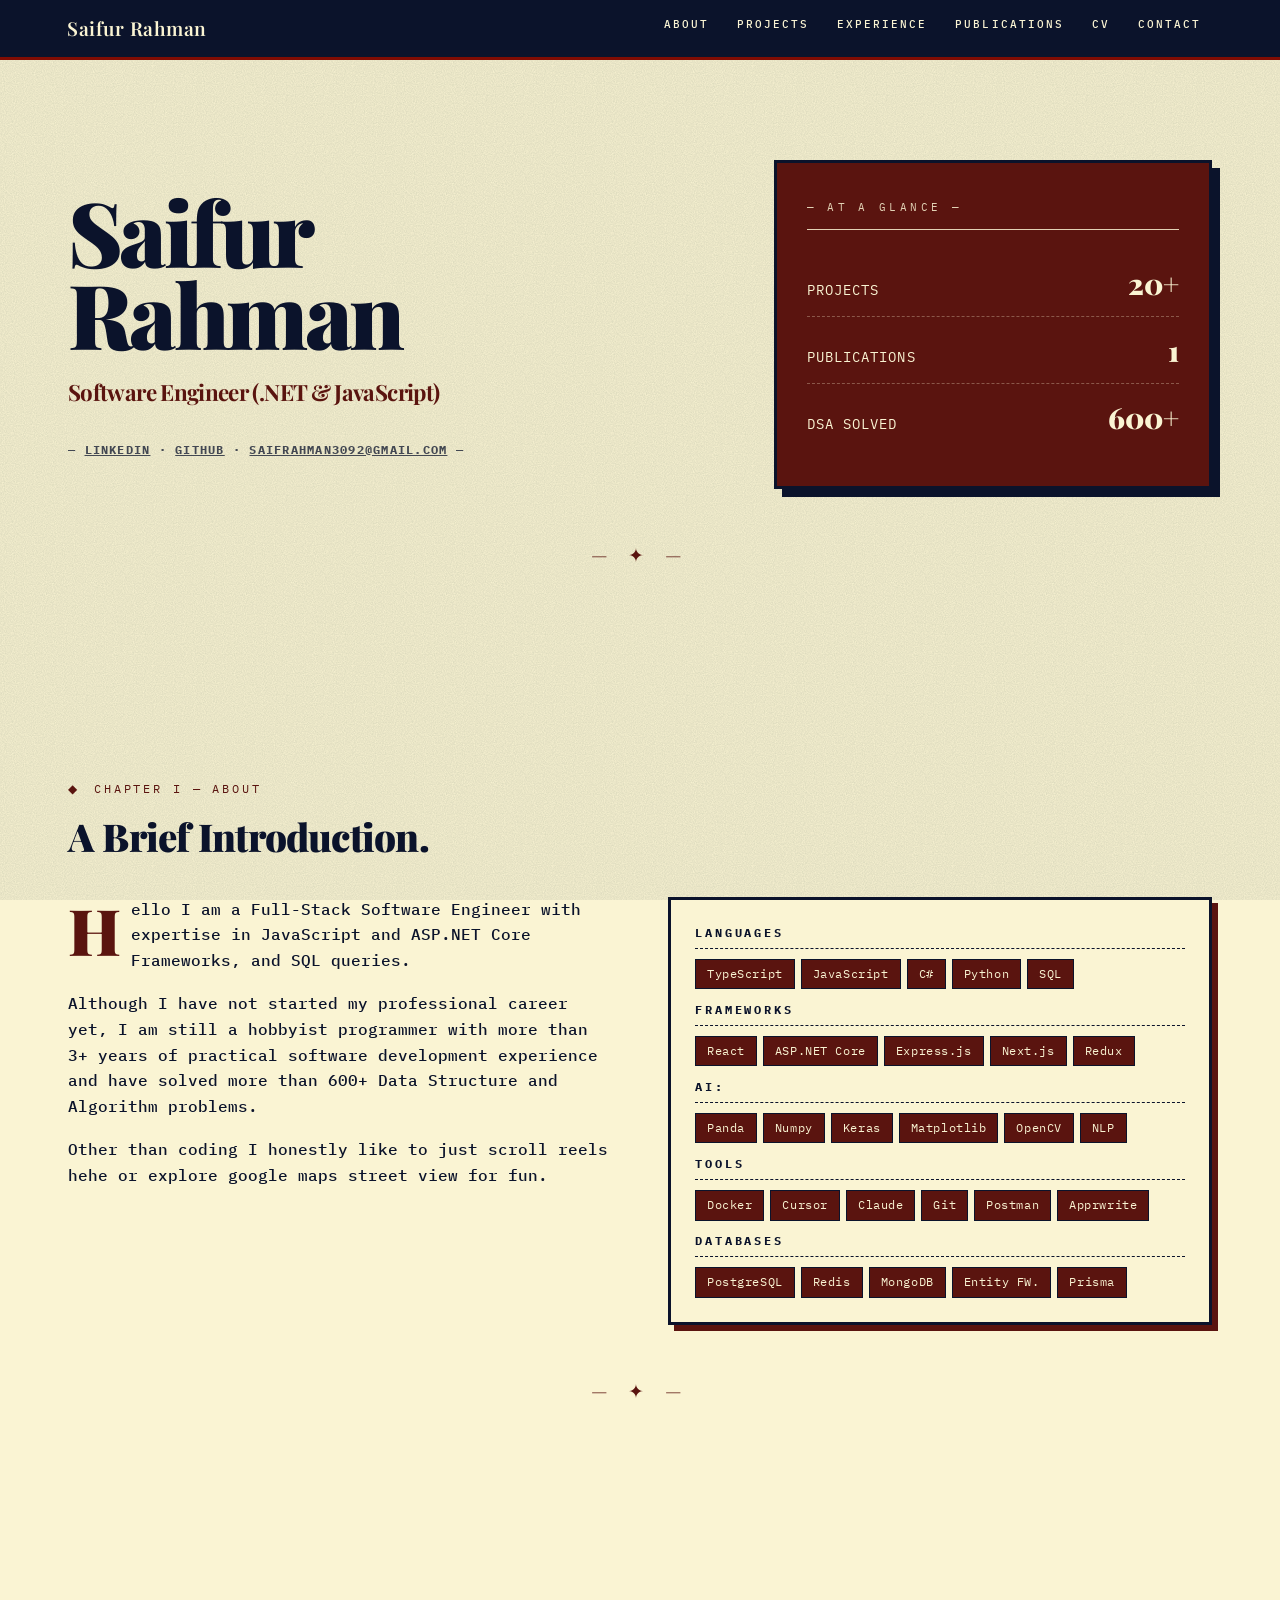
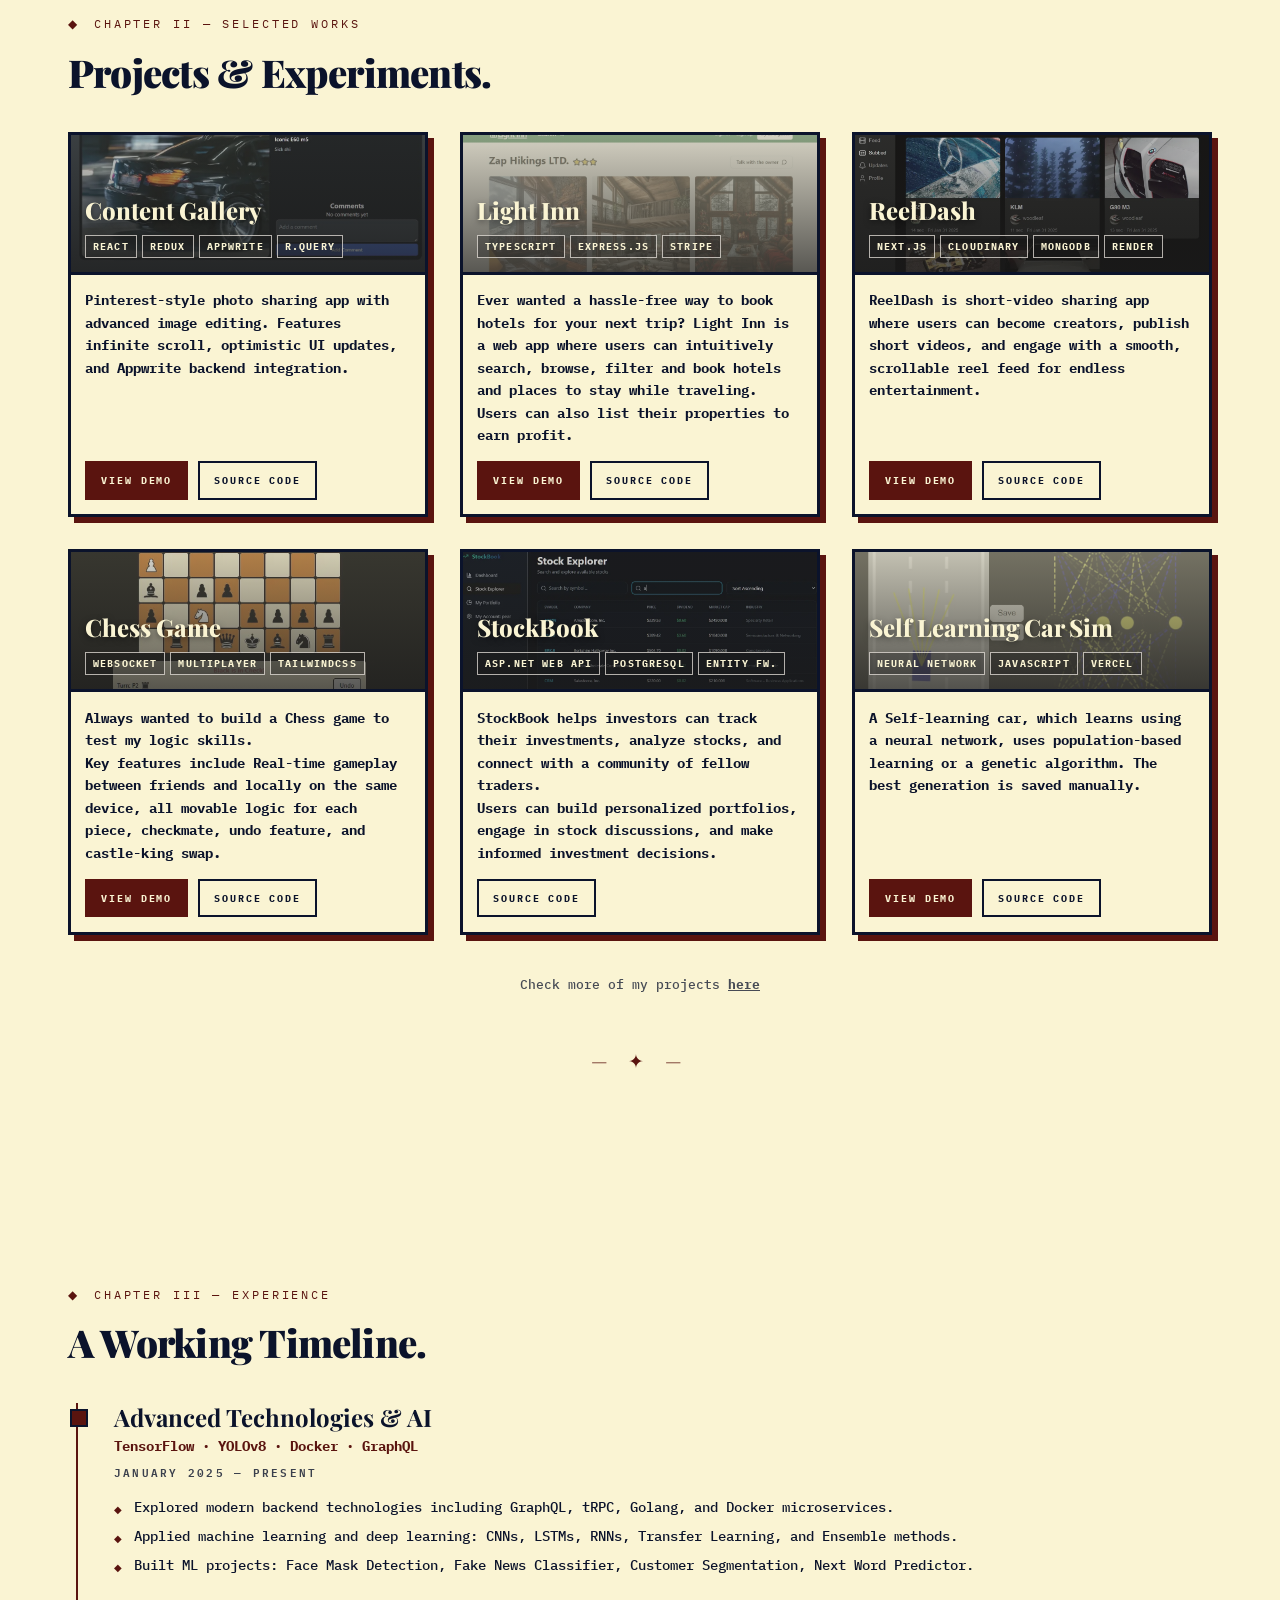
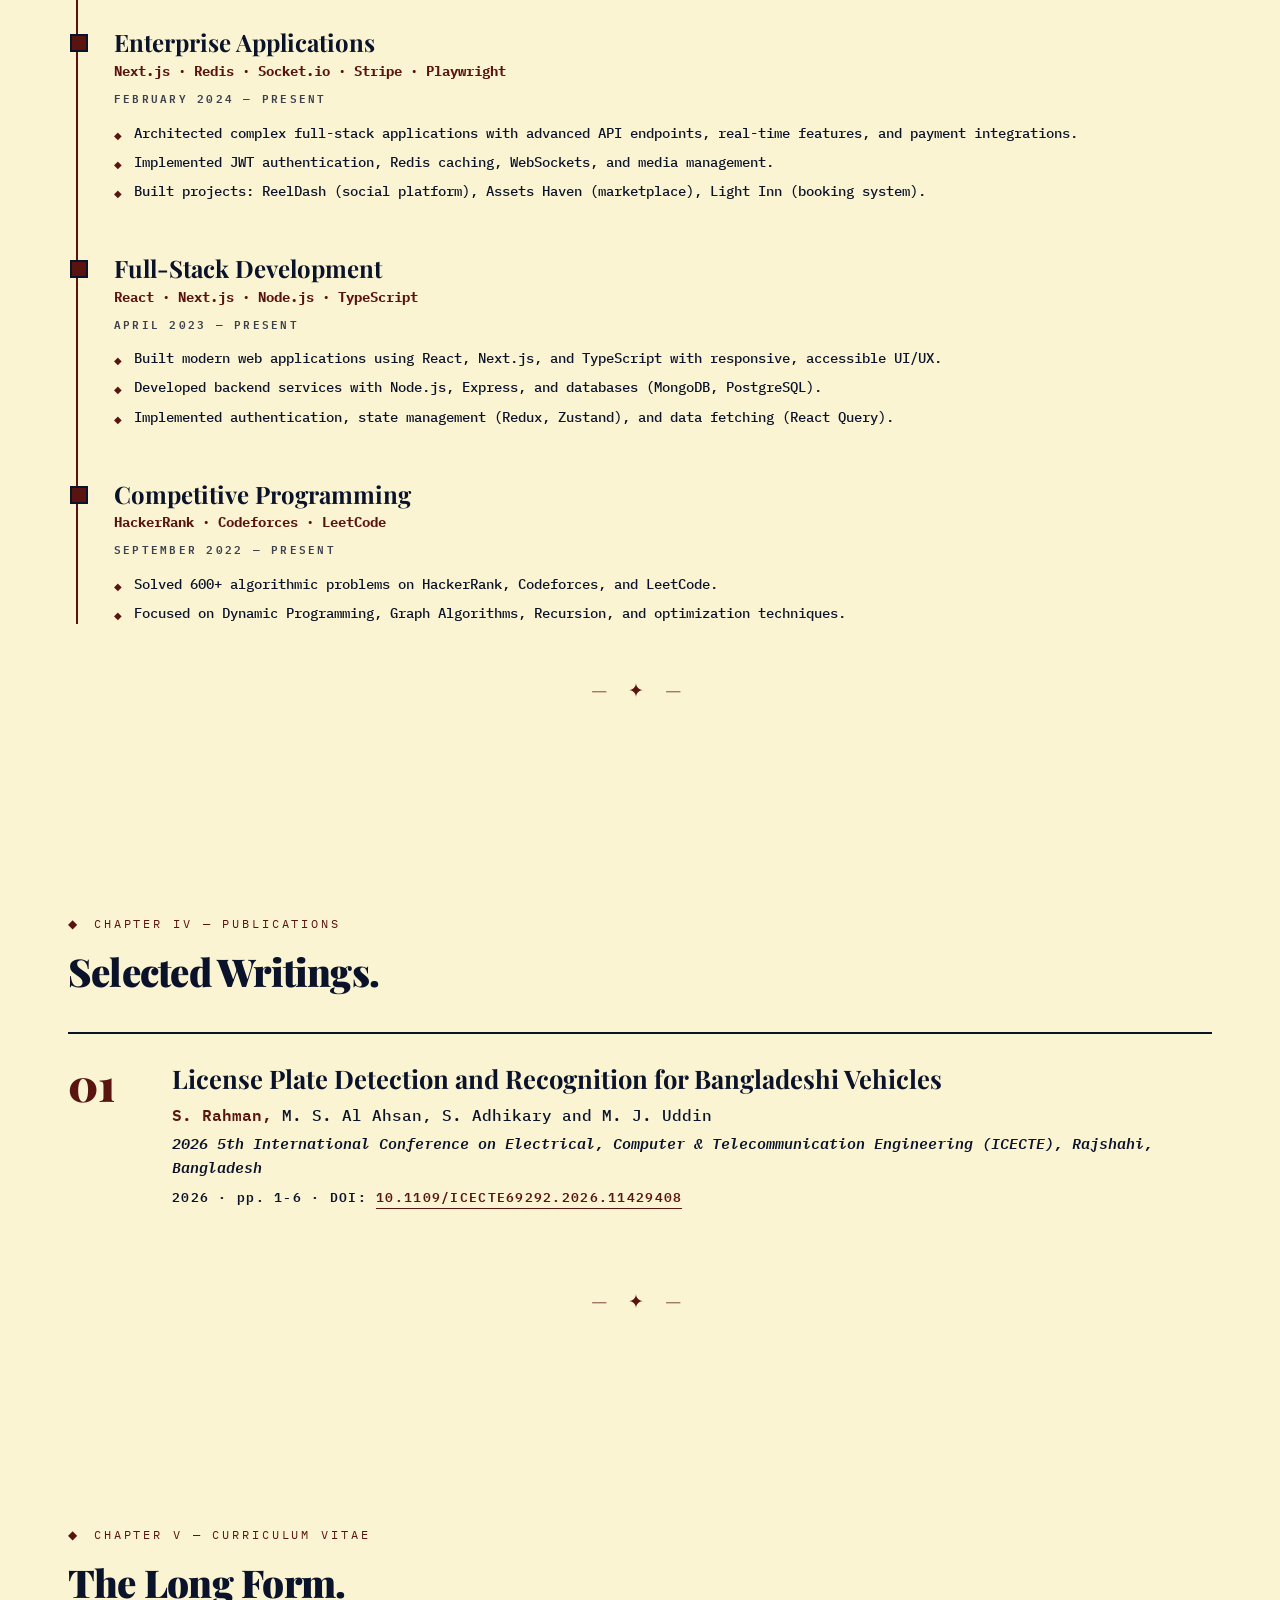
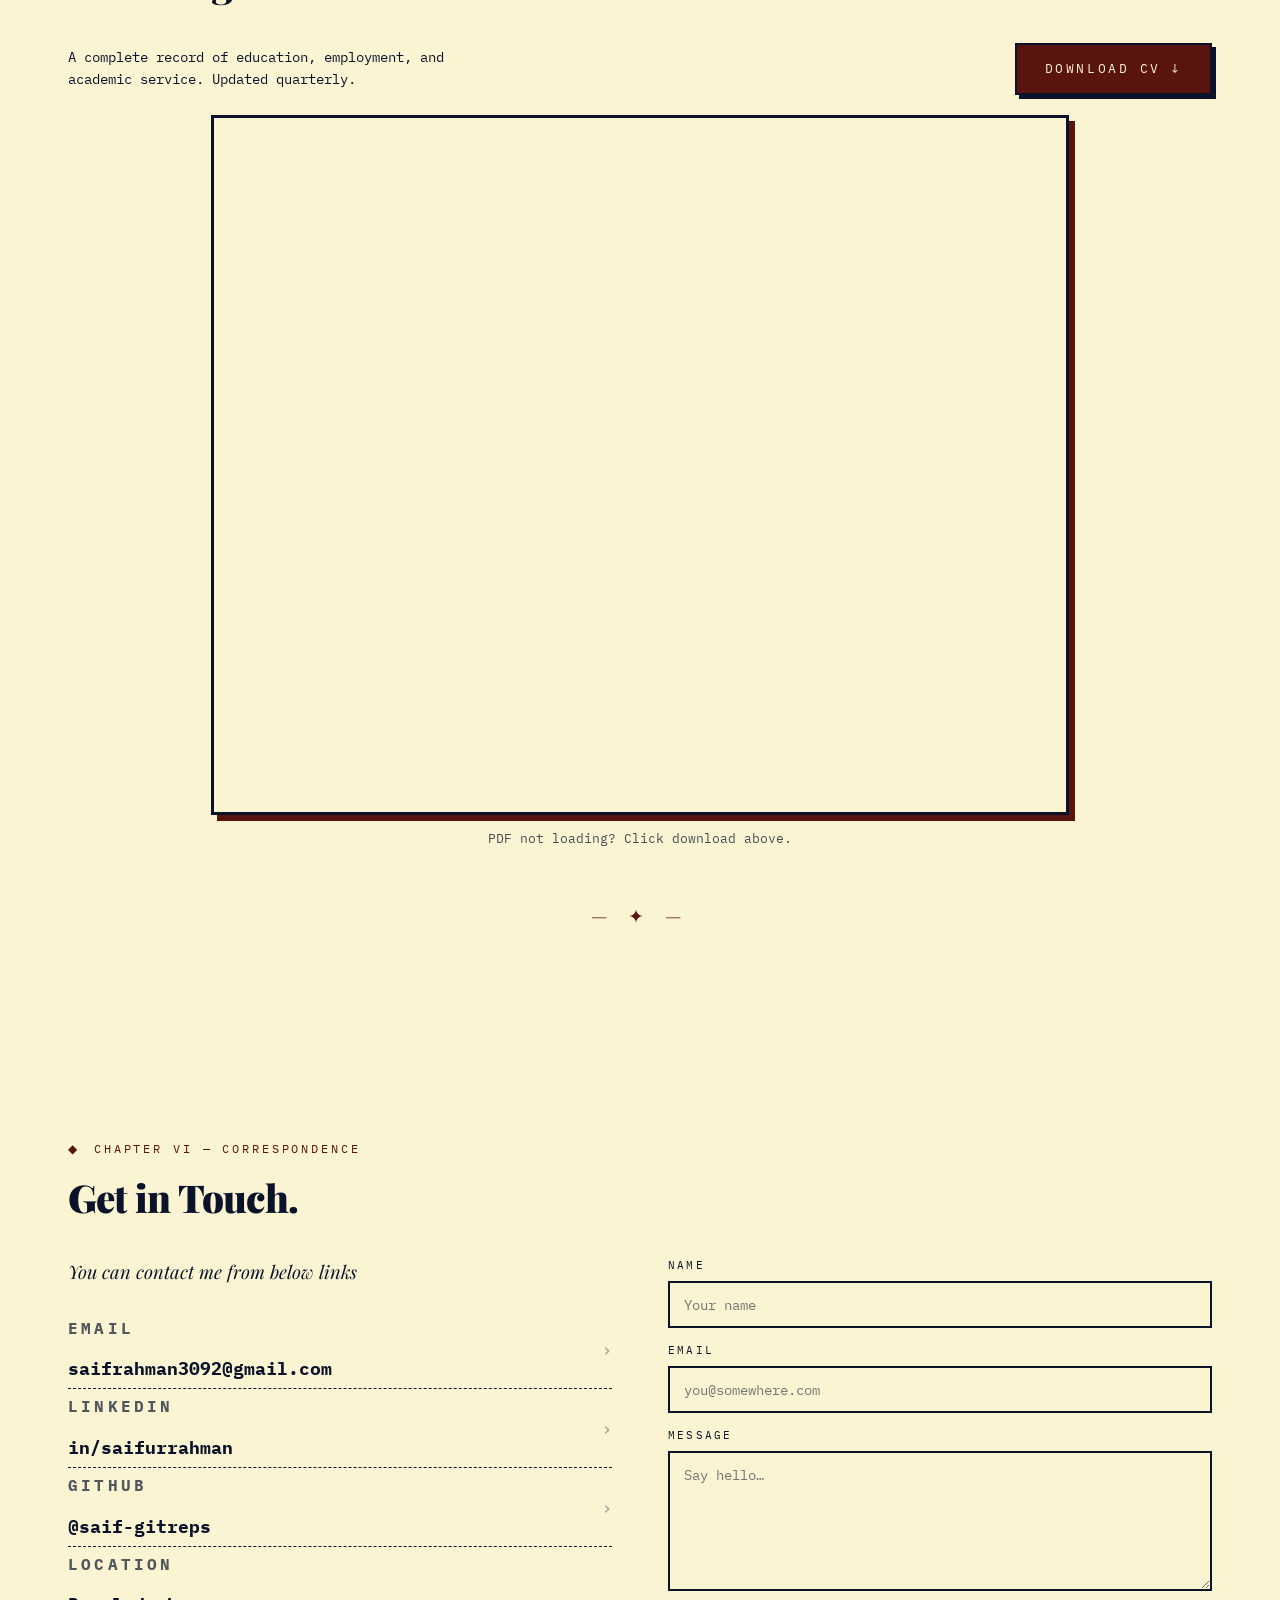
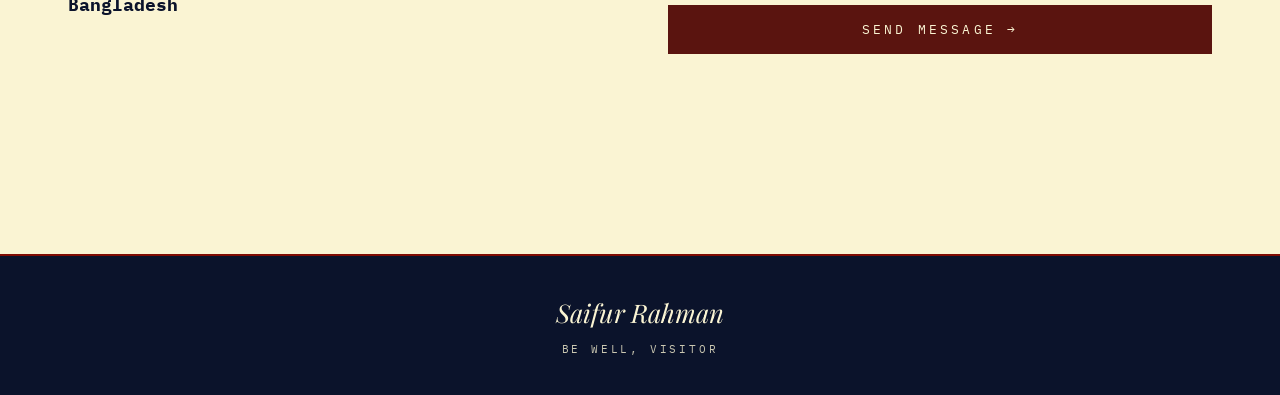
==== index.html @ 7e16777e "forgot to rename to index html lol" ====
<!doctype html>
<html lang="en">
   <head>
      <meta charset="UTF-8" />
      <meta name="viewport" content="width=device-width, initial-scale=1.0" />

      <title>Saifur Rahman</title>
      <meta
         name="description"
         content="Portfolio of Jonathan A. Doe — Full-Stack Developer & Research Engineer. Projects, experience, publications, and CV."
      />
      <link rel="preconnect" href="https://fonts.googleapis.com" />
      <link rel="preconnect" href="https://fonts.gstatic.com" crossorigin />
      <link
         href="https://fonts.googleapis.com/css2?family=Playfair+Display:ital,wght@0,400;0,700;0,900;1,400;1,700&family=IBM+Plex+Mono:wght@400;500;600;700&display=swap"
         rel="stylesheet"
      />
      <style>
         :root {
            --cream: #faf4d3;
            --ink: #0c1618;
            --teal: #004643;

            --cream: #faf4d3;
            --ink: #0b132b;
            --teal: #5a140f;

            --teal2: #800c03;

            --serif: "Playfair Display", Georgia, serif;
            --mono: "IBM Plex Mono", ui-monospace, monospace;
            --maxw: 1200px;
         }
         * {
            box-sizing: border-box;
            margin: 0;
            padding: 0;
         }
         html {
            scroll-behavior: smooth;
            scroll-padding-top: 80px;
         }
         body {
            background: var(--cream);
            color: var(--ink);
            font-family: var(--mono);
            font-size: 15px;
            line-height: 1.6;
            -webkit-font-smoothing: antialiased;
            position: relative;
            overflow-x: hidden;
         }
         /* Grain texture */
         body::before {
            content: "";
            position: fixed;
            inset: 0;
            pointer-events: none;
            z-index: 1;
            opacity: 0.35;
            background-image: url("data:image/svg+xml;utf8,<svg xmlns='http://www.w3.org/2000/svg' width='200' height='200'><filter id='n'><feTurbulence type='fractalNoise' baseFrequency='0.9' numOctaves='2' stitchTiles='stitch'/><feColorMatrix values='0 0 0 0 0.047 0 0 0 0 0.086 0 0 0 0 0.094 0 0 0 0.5 0'/></filter><rect width='100%' height='100%' filter='url(%23n)'/></svg>");
            mix-blend-mode: multiply;
         }
         a {
            color: inherit;
            text-decoration: none;
         }
         img {
            max-width: 100%;
            display: block;
         }

         /* ---------- NAV ---------- */
         .nav-wrap {
            position: fixed;
            top: 0;
            left: 0;
            right: 0;
            z-index: 100;
            display: flex;
            justify-content: center;
            pointer-events: none;
            border-bottom: 3px solid var(--teal2);
            background: var(--ink);
         }
         .nav {
            pointer-events: auto;
            width: 100%;
            max-width: var(--maxw);
            color: var(--cream);
            padding: 0.5rem 1.7rem;
            display: flex;
            align-items: center;
            justify-content: space-between;
            gap: 24px;
         }
         .logo {
            font-family: var(--serif);
            font-weight: 600;
            font-size: 1.2rem;
            color: var(--cream);
            letter-spacing: 0.5px;
         }
         .logo:hover {
            opacity: 0.85;
         }
         .nav-links {
            display: flex;
            gap: 4px;
            list-style: none;
         }
         .nav-links a {
            position: relative;
            display: inline-block;
            padding: 8px 12px;
            font-family: var(--mono);
            font-size: 0.7rem;
            font-weight: 500;
            letter-spacing: 0.18em;
            text-transform: uppercase;
            color: var(--cream);
            overflow: hidden;
            z-index: 1;
         }
         .nav-links a::before {
            content: "";
            position: absolute;
            inset: 0;
            background: var(--teal);
            width: 0;
            transition: width 0.28s ease;
            z-index: -1;
         }
         .nav-links a:hover::before,
         .nav-links a.active::before {
            width: 100%;
         }
         .nav-links a.active {
            color: var(--cream);
         }
         .hamburger {
            display: none;
            background: none;
            border: none;
            cursor: pointer;
            width: 36px;
            height: 36px;
            flex-direction: column;
            justify-content: center;
            align-items: center;
            gap: 5px;
            padding: 0;
         }
         .hamburger span {
            display: block;
            width: 22px;
            height: 2px;
            background: var(--cream);
            transition:
               transform 0.25s,
               opacity 0.25s;
         }
         .hamburger.open span:nth-child(1) {
            transform: translateY(7px) rotate(45deg);
         }
         .hamburger.open span:nth-child(2) {
            opacity: 0;
         }
         .hamburger.open span:nth-child(3) {
            transform: translateY(-7px) rotate(-45deg);
         }

         /* ---------- LAYOUT ---------- */
         main {
            position: relative;
            z-index: 2;
            max-width: var(--maxw);
            margin: 0 auto;
            padding: 120px 28px 60px;
         }
         section {
            padding: 80px 0;
            opacity: 0;
            transform: translateY(24px);
            transition:
               opacity 0.8s ease,
               transform 0.8s ease;
         }
         section.visible {
            opacity: 1;
            transform: none;
         }
         .section-label {
            font-family: var(--mono);
            font-size: 0.72rem;
            letter-spacing: 0.25em;
            text-transform: uppercase;
            color: var(--teal);
            margin-bottom: 18px;
            display: flex;
            align-items: center;
            gap: 14px;
         }
         .section-label::before {
            content: "◆";
            color: var(--teal);
         }
         .section-title {
            font-family: var(--serif);
            font-weight: 900;
            font-size: clamp(1.5rem, 3vw, 2.5rem);
            line-height: 1.05;
            margin-bottom: 40px;
            letter-spacing: -0.02em;
         }

         /* Diamond divider */
         .divider {
            text-align: center;
            color: var(--teal);
            letter-spacing: 0.5em;
            font-size: 0.9rem;
            margin: 20px 0 0;
            user-select: none;
            overflow: hidden;
            white-space: nowrap;
         }
         .ornament {
            text-align: center;
            font-family: var(--serif);
            color: var(--teal);
            font-size: 1.2rem;
            letter-spacing: 0.4em;
            margin: 50px 0;
         }

         /* ---------- HERO ---------- */
         #home {
            padding-top: 40px;
         }
         .hero {
            display: grid;
            grid-template-columns: 6fr 4fr;
            gap: 48px;
            align-items: center;
         }
         .hero-label {
            font-family: var(--mono);
            font-size: 0.78rem;
            letter-spacing: 0.3em;
            font-weight: 700;
            text-transform: uppercase;
            color: var(--ink);
            margin-bottom: 24px;
            display: flex;
            align-items: center;
            gap: 12px;
         }
         .hero-label::before {
            content: "";
            display: inline-block;
            width: 48px;
            height: 2px;
            background: var(--ink);
         }
         .hero-name {
            font-family: var(--serif);
            font-weight: 900;
            font-size: clamp(2.5rem, 7vw, 6rem);
            line-height: 0.92;
            letter-spacing: -0.04em;

            margin-bottom: 24px;
         }
         .hero-role {
            font-family: var(--serif);

            letter-spacing: -0.04rem;
            font-weight: 700;
            font-size: clamp(1rem, 2vw, 1.4rem);
            color: var(--teal);
            line-height: 1.3;
            max-width: 520px;
         }
         .hero-tag {
            margin-top: 32px;
            font-family: var(--mono);
            font-size: 0.78rem;
            font-weight: 800;
            letter-spacing: 0.1em;
            text-transform: uppercase;
            color: var(--ink);
            opacity: 0.75;
         }
         .hero-tag-links,
         .hero-tag-span {
            text-decoration: underline;
         }
         .stats-box {
            background: var(--teal);
            color: var(--cream);
            padding: 36px 30px;
            border: 3px solid var(--ink);
            box-shadow: 8px 8px 0 var(--ink);
            font-family: var(--mono);
            position: relative;
         }
         .stats-box .stats-head {
            font-family: var(--mono);
            font-size: 0.7rem;
            letter-spacing: 0.3em;
            text-transform: uppercase;
            margin-bottom: 20px;
            opacity: 0.85;
            border-bottom: 1px solid var(--cream);
            padding-bottom: 12px;
         }
         .stat {
            display: flex;
            justify-content: space-between;
            align-items: baseline;
            padding: 10px 0;
            border-bottom: 1px dashed rgba(250, 244, 211, 0.3);
            font-size: 0.85rem;
            letter-spacing: 0.08em;
            text-transform: uppercase;
         }
         .stat:last-child {
            border-bottom: none;
         }
         .stat .num {
            font-family: var(--serif);
            font-weight: 900;
            font-size: 1.8rem;
            letter-spacing: 0;
         }
         .diamond-rule {
            margin-top: 80px;
            color: var(--teal);
            letter-spacing: 0.6em;
            font-size: 0.85rem;
            text-align: center;
            overflow: hidden;
            white-space: nowrap;
         }

         /* ---------- ABOUT ---------- */
         .about-grid {
            display: grid;
            grid-template-columns: 1fr 1fr;
            gap: 56px;
            align-items: start;
         }
         .bio p {
            margin-bottom: 18px;
            font-size: 1rem;
            font-weight: 500;
         }
         .bio p:first-of-type::first-letter {
            font-family: var(--serif);
            font-size: 4rem;
            font-weight: 900;
            float: left;
            line-height: 0.85;
            margin: 6px 10px 0 0;
            color: var(--teal);
         }
         .skills-box {
            border: 3px solid var(--ink);
            background: var(--cream);
            padding: 1.5rem;
            box-shadow: 6px 6px 0 var(--teal);
         }
         .skill-group {
            margin-bottom: 0.7rem;
         }
         .skill-group:last-child {
            margin-bottom: 0;
         }
         .skill-group h4 {
            font-family: var(--mono);
            font-size: 0.72rem;
            letter-spacing: 0.25em;
            text-transform: uppercase;
            margin-bottom: 10px;
            color: var(--ink);
            border-bottom: 1px dashed var(--ink);
            padding-bottom: 6px;
         }
         .tags {
            display: flex;
            flex-wrap: wrap;
            gap: 6px;
         }
         .tag {
            background: var(--teal);
            color: var(--cream);
            padding: 5px 11px;
            font-family: var(--mono);
            font-size: 0.72rem;
            letter-spacing: 0.05em;
            border: 1px solid var(--ink);
         }

         /* ---------- PROJECTS ---------- */
         .projects-grid {
            display: grid;
            grid-template-columns: repeat(auto-fit, minmax(300px, 1fr));
            gap: 32px;
         }

         .card {
            background: var(--cream);
            border: 3px solid var(--ink);
            box-shadow: 6px 6px 0 var(--teal);
            transition:
               transform 0.24s ease,
               box-shadow 0.24s ease;
            display: flex;
            flex-direction: column;
            overflow: hidden;
         }

         .card:hover {
            transform: translate(-4px, -4px);
            box-shadow: 10px 10px 0 var(--teal);
         }

         /* --- Image header --- */
         .card-header {
            position: relative;
            height: 140px;
            border-bottom: 3px solid var(--ink);
            overflow: hidden;
         }

         .card-header-img {
            position: absolute;
            inset: 0;
            width: 100%;
            height: 100%;
            object-fit: cover;
            opacity: 0.65;
            filter: grayscale(30%);
         }

         #card-1 {
            opacity: 0.85;
         }

         #card-2 {
            opacity: 0.45;
         }
         #card-3 {
            opacity: 0.95;
         }
         #card-4 {
            opacity: 0.75;
         }
         #card-5 {
            opacity: 0.95;
         }
         #card-6 {
            opacity: 0.45;
         }

         .card-header-overlay {
            position: absolute;
            inset: 0;
            background: linear-gradient(
               to bottom,
               rgba(26, 26, 26, 0.18) 0%,
               rgba(26, 26, 26, 0.72) 100%
            );
         }

         .card-header-content {
            position: absolute;
            inset: 0;
            padding: 14px;
            display: flex;
            flex-direction: column;
            justify-content: flex-end;
         }

         .card-header h3 {
            font-family: var(--serif);
            font-weight: 800;
            font-size: 1.5rem;
            margin-bottom: 10px;
            line-height: 1.15;
            color: var(--cream);
            text-shadow: 0 2px 6px rgba(0, 0, 0, 0.5);
         }

         /* --- Stack badges (inside header) --- */
         .card .stack {
            display: flex;
            flex-wrap: wrap;
            gap: 5px;
         }

         .card .stack span {
            font-family: var(--mono);
            font-size: 0.6rem;
            font-weight: 700;
            letter-spacing: 0.12em;
            padding: 3px 7px;
            text-transform: uppercase;
            color: var(--cream);
            border: 1px solid rgba(245, 240, 232, 0.7);
            background: rgba(26, 26, 26, 0.35);
         }

         /* --- Body --- */
         .card p {
            font-size: 0.88rem;
            padding: 0.9rem 0.9rem 0;
            flex-grow: 1;
            font-weight: 700;
         }

         .card-actions {
            display: flex;
            gap: 10px;
            padding: 0.9rem;
         }

         /* --- Buttons (unchanged) --- */
         .btn {
            display: inline-block;
            font-family: var(--mono);
            font-size: 0.65rem;
            letter-spacing: 0.18em;
            font-weight: 800;
            text-transform: uppercase;
            padding: 9px 14px;
            border: 2px solid var(--ink);
            background: var(--cream);
            color: var(--ink);
            cursor: pointer;
            transition:
               background 0.2s,
               color 0.2s;
            text-align: center;
         }

         .btn:hover {
            background: var(--teal);
            color: var(--cream);
            border-color: var(--teal);
         }

         .btn-primary {
            background: var(--teal);
            color: var(--cream);
            border-color: var(--teal);
         }

         .btn-primary:hover {
            background: var(--ink);
            border-color: var(--ink);
            color: var(--cream);
         }

         .pjt-git-link {
            font-family: var(--mono);
            font-size: 0.8rem;
            margin-top: 2.5rem;
            font-weight: 500;
            text-align: center;
            opacity: 0.75;
         }
         .pjt-git-link a {
            font-weight: 700;
            text-decoration: underline;
         }

         /* ---------- EXPERIENCE ---------- */
         .timeline {
            border-left: 2px solid var(--teal);
            padding-left: 36px;
            margin-left: 8px;
            position: relative;
         }
         .tl-item {
            position: relative;
            padding-bottom: 46px;
         }
         .tl-item:last-child {
            padding-bottom: 0;
         }
         .tl-item::before {
            content: "";
            position: absolute;
            left: -44px;
            top: 6px;
            width: 14px;
            height: 14px;
            background: var(--teal);
            border: 2px solid var(--ink);
         }
         .tl-company {
            font-family: var(--serif);
            font-weight: 700;
            font-size: 1.5rem;
            line-height: 1.2;
         }
         .tl-role {
            font-family: var(--mono);
            font-size: 0.85rem;
            color: var(--teal);
            font-weight: 700;
            margin-top: 4px;
         }
         .tl-date {
            font-family: var(--mono);
            font-size: 0.7rem;
            letter-spacing: 0.2em;
            font-weight: 600;
            text-transform: uppercase;
            margin: 6px 0 14px;
            opacity: 0.8;
         }
         .tl-item ul {
            list-style: none;
            padding: 0;
         }
         .tl-item li {
            padding-left: 20px;
            position: relative;
            margin-bottom: 6px;
            font-size: 0.9rem;
            font-weight: 500;
         }
         .tl-item li::before {
            content: "◆";
            position: absolute;
            left: 0;
            color: var(--teal);
            font-size: 0.6rem;
            top: 7px;
         }

         /* ---------- PUBLICATIONS ---------- */
         .pub {
            display: grid;
            grid-template-columns: 80px 1fr;
            gap: 24px;
            border-top: 2px solid var(--ink);
            padding: 28px 0;
         }
         .pub:last-child {
            border-bottom: 2px solid var(--ink);
         }
         .pub-num {
            font-family: var(--serif);
            font-weight: 900;
            font-size: 2.8rem;
            color: var(--teal);
            line-height: 1;
         }
         .pub-title {
            font-family: var(--serif);
            font-weight: 700;
            font-size: 1.6rem;
            margin-bottom: 8px;
            line-height: 1.25;
         }
         .pub-authors {
            font-family: var(--mono);
            font-size: 1rem;
            font-weight: 500;
            margin-bottom: 4px;
         }
         .pub-main-author {
            font-family: var(--mono);
            color: var(--teal);
            font-weight: 600;
         }
         .pub-venue {
            font-family: var(--mono);
            font-size: 0.95rem;
            font-weight: 600;
            font-style: italic;
            letter-spacing: 0rem;
            margin-bottom: 6px;
         }
         .pub-meta {
            font-family: var(--mono);
            font-size: 0.8rem;
            letter-spacing: 0.1em;
            font-weight: 600;
         }
         .pub-meta a {
            color: var(--teal);
            border-bottom: 1px solid var(--teal);
         }

         /* ---------- CV ---------- */
         .cv-actions {
            display: flex;
            justify-content: space-between;
            align-items: center;
            margin-bottom: 20px;
            width: 100%;
            flex-wrap: wrap;
            gap: 14px;
         }
         .btn-download {
            background: var(--teal);
            color: var(--cream);
            border: 2px solid var(--ink);
            padding: 14px 28px;
            font-family: var(--mono);
            font-size: 0.8rem;
            letter-spacing: 0.2em;
            text-transform: uppercase;
            box-shadow: 4px 4px 0 var(--ink);
            cursor: pointer;
            transition:
               transform 0.2s,
               box-shadow 0.2s;
         }
         .btn-download:hover {
            transform: translate(-2px, -2px);
            box-shadow: 6px 6px 0 var(--ink);
         }
         .cv-frame-container {
            width: 100%;
            display: flex;
            justify-content: center;
            align-items: center;
         }
         .cv-frame {
            width: 75%;
            height: 700px;
            border: 3px solid var(--ink);
            background: var(--cream);
            box-shadow: 6px 6px 0 var(--teal);
         }
         .cv-note {
            font-family: var(--mono);
            font-size: 0.8rem;
            margin-top: 14px;
            text-align: center;
            opacity: 0.75;
         }

         /* ---------- CONTACT ---------- */
         .contact-grid {
            display: grid;
            grid-template-columns: 1fr 1fr;
            gap: 56px;
         }
         .contact-info p {
            margin-bottom: 14px;
            font-size: 0.95rem;
         }
         .contact-info .ci-line {
            display: flex;
            align-items: center;
            font-weight: bold;
            gap: 10px;
            padding: 14px 0;
            border-bottom: 1px dashed var(--ink);
         }
         .contact-info .ci-line::before {
            content: "◆";
            color: var(--teal);
         }
         .contact-info .ci-label {
            font-family: var(--mono);
            font-weight: bold;
            font-size: 1rem;
            letter-spacing: 0.2em;
            text-transform: uppercase;
            margin-right: 8px;
            opacity: 0.7;
         }
         .ci-list {
            display: flex;
            flex-direction: column;
         }

         .ci-row {
            display: flex;
            align-items: center;
            gap: 14px;
            padding: 5px 0;
            border-bottom: 1px dashed var(--ink);
         }

         .ci-row:last-child {
            border-bottom: none;
         }

         .ci-meta {
            flex: 1;
            font-size: 1.1rem;
         }

         .contact-info .ci-value {
            font-size: 1.1rem;
            font-weight: bold;
            margin: 0;
         }

         .ci-value a {
            color: inherit;
            text-decoration: none;
         }

         .ci-value a:hover {
            text-decoration: underline;
         }

         .ci-arrow {
            font-size: 1.2rem;
            opacity: 0.35;
         }
         form {
            display: flex;
            flex-direction: column;
            gap: 14px;
         }
         form label {
            font-family: var(--mono);
            font-size: 0.7rem;
            letter-spacing: 0.2em;
            text-transform: uppercase;
            margin-bottom: -8px;
         }
         form input,
         form textarea {
            background: var(--cream);
            border: 2px solid var(--ink);
            border-radius: 0;
            padding: 12px 14px;
            font-family: var(--mono);
            font-size: 0.9rem;
            color: var(--ink);
            outline: none;
            transition: border-color 0.2s;
         }
         form input:focus,
         form textarea:focus {
            border-color: var(--teal);
         }
         form textarea {
            min-height: 140px;
            resize: vertical;
         }
         form button {
            background: var(--teal);
            color: var(--cream);
            border: 2px solid var(--teal);
            padding: 14px;
            font-family: var(--mono);
            font-size: 0.8rem;
            letter-spacing: 0.25em;
            text-transform: uppercase;
            cursor: pointer;
            transition:
               background 0.2s,
               border-color 0.2s;
         }
         form button:hover {
            background: var(--ink);
            border-color: var(--ink);
         }

         /* ---------- FOOTER ---------- */
         footer {
            position: relative;
            z-index: 2;
            background: var(--ink);
            color: var(--cream);
            padding: 36px 28px;
            border-top: 2px solid var(--teal2);
            text-align: center;
            margin-top: 60px;
         }
         footer .f-name {
            font-family: var(--serif);
            font-style: italic;
            font-size: 1.6rem;
            margin-bottom: 8px;
         }
         footer .f-meta {
            font-family: var(--mono);
            font-size: 0.7rem;
            letter-spacing: 0.25em;
            text-transform: uppercase;
            opacity: 0.8;
         }

         footer .socials {
            display: flex;
            gap: 18px;
            justify-content: center;
            margin-top: 18px;
            margin-bottom: 18px;
         }
         footer .socials a {
            font-family: var(--mono);
            font-size: 0.75rem;
            letter-spacing: 0.15em;
            border: 1px solid var(--cream);
            padding: 6px 10px;
            transition:
               background 0.2s,
               color 0.2s,
               border-color 0.2s;
         }
         footer .socials a:hover {
            background: var(--teal);
            border-color: var(--teal);
            color: var(--cream);
         }

         /* ---------- RESPONSIVE ---------- */
         @media (max-width: 900px) {
            .hero {
               grid-template-columns: 1fr;
               gap: 40px;
            }
            .about-grid,
            .contact-grid {
               grid-template-columns: 1fr;
               gap: 36px;
            }
            .nav {
               padding: 12px 18px;
            }
            main {
               padding: 110px 18px 40px;
            }
         }
         @media (max-width: 768px) {
            .hamburger {
               display: flex;
            }
            .nav-links {
               position: absolute;
               top: 100%;
               left: 0;
               right: 0;
               background: var(--ink);
               flex-direction: column;
               gap: 0;
               padding: 0;
               max-height: 0;
               overflow: hidden;
               transition: max-height 0.3s ease;
               border-bottom: 2px solid var(--teal);
            }
            .nav-links.open {
               max-height: 500px;
            }
            .nav-links li {
               width: 100%;
            }
            .nav-links a {
               display: block;
               width: 100%;
               padding: 14px 24px;
               border-bottom: 1px solid rgba(250, 244, 211, 0.1);
            }
            .pub {
               grid-template-columns: 60px 1fr;
               gap: 14px;
            }
            .pub-num {
               font-size: 2.5rem;
            }
            .cv-frame {
               height: 500px;
            }
         }
         @media (max-width: 480px) {
            main {
               padding: 100px 14px 30px;
            }
            .stats-box {
               padding: 24px 20px;
            }
            .card {
               padding: 20px;
            }
            .timeline {
               padding-left: 24px;
            }
            .tl-item::before {
               left: -32px;
            }
         }
      </style>
   </head>
   <body>
      <div class="nav-wrap">
         <nav class="nav" aria-label="Primary">
            <a href="#home" class="logo">Saifur Rahman</a>
            <button
               class="hamburger"
               id="hamburger"
               aria-label="Toggle menu"
               aria-expanded="false"
            >
               <span></span><span></span><span></span>
            </button>
            <ul class="nav-links" id="navLinks">
               <li><a href="#about">About</a></li>
               <li><a href="#projects">Projects</a></li>
               <li><a href="#experience">Experience</a></li>
               <li><a href="#publications">Publications</a></li>
               <li><a href="#cv">CV</a></li>
               <li><a href="#contact">Contact</a></li>
            </ul>
         </nav>
      </div>

      <main>
         <!-- HERO -->
         <section id="home" class="visible">
            <div class="hero">
               <div>
                  <h1 class="hero-name">Saifur <br />Rahman</h1>
                  <p class="hero-role">Software Engineer (.NET &amp; JavaScript)<br /></p>

                  <div class="hero-tag">
                     —
                     <a
                        class="hero-tag-links"
                        target="_blank"
                        href="https://www.linkedin.com/in/saifur-rahman-4184b3244/"
                        >LinkedIn</a
                     >
                     ·
                     <a
                        class="hero-tag-links"
                        target="_blank"
                        href="https://github.com/saif-gitreps"
                        >Github</a
                     >
                     ·
                     <span class="hero-tag-span">saifrahman3092@gmail.com</span>
                     —
                  </div>
               </div>
               <aside class="stats-box" aria-label="Quick stats">
                  <div class="stats-head">— At a Glance —</div>
                  <!-- <div class="stat">
                     <span>Years Exp.</span><span class="num">Fresher :/</span>
                  </div> -->
                  <div class="stat">
                     <span>Projects</span><span class="num">20+</span>
                  </div>
                  <div class="stat">
                     <span>Publications</span><span class="num">1</span>
                  </div>
                  <div class="stat">
                     <span>DSA Solved</span><span class="num">600+</span>
                  </div>
                  <!-- <div class="stat"><span>Tea · L</span><span class="num">∞</span></div> -->
               </aside>
            </div>
            <div class="ornament">— ✦ —</div>
         </section>

         <!-- ABOUT -->
         <section id="about">
            <div class="section-label">Chapter I — About</div>
            <h2 class="section-title">A Brief Introduction.</h2>
            <div class="about-grid">
               <div class="bio">
                  <p>
                     Hello I am a Full-Stack Software Engineer with expertise in
                     JavaScript and ASP.NET Core Frameworks, and SQL queries.
                  </p>
                  <p>
                     Although I have not started my professional career yet, I am still a
                     hobbyist programmer with more than 3+ years of practical software
                     development experience and have solved more than 600+ Data Structure
                     and Algorithm problems.
                  </p>
                  <p>
                     Other than coding I honestly like to just scroll reels hehe or
                     explore google maps street view for fun.
                  </p>
               </div>
               <div class="skills-box">
                  <div class="skill-group">
                     <h4>Languages</h4>
                     <div class="tags">
                        <span class="tag">TypeScript</span
                        ><span class="tag">JavaScript</span> <span class="tag">C#</span
                        ><span class="tag">Python</span><span class="tag">SQL</span>
                     </div>
                  </div>
                  <div class="skill-group">
                     <h4>Frameworks</h4>
                     <div class="tags">
                        <span class="tag">React</span>
                        <span class="tag">ASP.NET Core</span
                        ><span class="tag"> Express.js</span
                        ><span class="tag">Next.js</span>
                        <span class="tag">Redux</span>
                     </div>
                  </div>

                  <div class="skill-group">
                     <h4>AI:</h4>
                     <div class="tags">
                        <span class="tag">Panda</span>
                        <span class="tag">Numpy</span><span class="tag">Keras</span
                        ><span class="tag">Matplotlib</span>
                        <span class="tag">OpenCV</span>
                        <span class="tag">NLP</span>
                     </div>
                  </div>

                  <div class="skill-group">
                     <h4>Tools</h4>
                     <div class="tags">
                        <span class="tag">Docker</span><span class="tag">Cursor</span>
                        <span class="tag">Claude</span><span class="tag">Git</span
                        ><span class="tag">Postman</span>
                        <span class="tag">Apprwrite</span>
                     </div>
                  </div>
                  <div class="skill-group">
                     <h4>Databases</h4>
                     <div class="tags">
                        <span class="tag">PostgreSQL</span><span class="tag">Redis</span>
                        <span class="tag">MongoDB</span
                        ><span class="tag">Entity FW.</span>
                        <span class="tag">Prisma</span>
                     </div>
                  </div>
               </div>
            </div>
            <div class="ornament">— ✦ —</div>
         </section>

         <!-- PROJECTS -->
         <section id="projects">
            <div class="section-label">Chapter II — Selected Works</div>
            <h2 class="section-title">Projects &amp; Experiments.</h2>
            <div class="projects-grid">
               <article class="card">
                  <div class="card-header">
                     <img
                        class="card-header-img"
                        id="card-1"
                        src="image1.webp"
                        alt="Content Gallery preview"
                     />
                     <div class="card-header-overlay"></div>
                     <div class="card-header-content">
                        <h3>Content Gallery</h3>
                        <div class="stack">
                           <span>React</span>
                           <span>Redux</span>
                           <span>Appwrite</span>
                           <span>R.Query</span>
                        </div>
                     </div>
                  </div>
                  <p>
                     Pinterest-style photo sharing app with advanced image editing.
                     Features infinite scroll, optimistic UI updates, and Appwrite backend
                     integration.
                  </p>
                  <div class="card-actions">
                     <a
                        target="_blank"
                        class="btn btn-primary"
                        href="https://content-gallery-pro.vercel.app/"
                        >View Demo</a
                     >
                     <a
                        class="btn"
                        href="https://github.com/saif-gitreps/Content-Gallery"
                        target="_blank"
                        >Source Code</a
                     >
                  </div>
               </article>

               <article class="card">
                  <div class="card-header">
                     <img
                        id="card-2"
                        class="card-header-img"
                        src="image2.webp"
                        alt="Light Inn preview"
                     />
                     <div class="card-header-overlay"></div>
                     <div class="card-header-content">
                        <h3>Light Inn</h3>
                        <div class="stack">
                           <span>TypeScript</span>
                           <span>Express.js</span>
                           <span>Stripe</span>
                        </div>
                     </div>
                  </div>
                  <p>
                     Ever wanted a hassle-free way to book hotels for your next trip?
                     Light Inn is a web app where users can intuitively search, browse,
                     filter and book hotels and places to stay while traveling.
                     <br />
                     Users can also list their properties to earn profit.
                  </p>
                  <div class="card-actions">
                     <a
                        target="_blank"
                        class="btn btn-primary"
                        href="https://light-inn.vercel.app/"
                        >View Demo</a
                     >
                     <a
                        target="_blank"
                        class="btn"
                        href="https://github.com/saif-gitreps/Light-Inn"
                        >Source Code</a
                     >
                  </div>
               </article>

               <article class="card">
                  <div class="card-header">
                     <img
                        id="card-3"
                        class="card-header-img"
                        src="test-image2.webp"
                        alt="ReelDash preview"
                     />
                     <div class="card-header-overlay"></div>
                     <div class="card-header-content">
                        <h3>ReelDash</h3>
                        <div class="stack">
                           <span>Next.js</span>
                           <span>Cloudinary</span>
                           <span>MongoDB</span>
                           <span>Render</span>
                        </div>
                     </div>
                  </div>
                  <p>
                     ReelDash is short-video sharing app where users can become creators,
                     publish short videos, and engage with a smooth, scrollable reel feed
                     for endless entertainment.
                  </p>
                  <div class="card-actions">
                     <a
                        target="_blank"
                        class="btn btn-primary"
                        href="https://reel-dash-frontend.vercel.app/"
                        >View Demo</a
                     >
                     <a
                        target="_blank"
                        class="btn"
                        href="https://github.com/saif-gitreps/ReelDash-Frontend"
                        >Source Code</a
                     >
                  </div>
               </article>

               <article class="card">
                  <div class="card-header">
                     <img
                        id="card-4"
                        class="card-header-img"
                        src="image5.webp"
                        alt="Chess Game preview"
                     />
                     <div class="card-header-overlay"></div>
                     <div class="card-header-content">
                        <h3>Chess Game</h3>
                        <div class="stack">
                           <span>Websocket</span>
                           <span>Multiplayer</span>
                           <span>TailwindCSS</span>
                        </div>
                     </div>
                  </div>
                  <p>
                     Always wanted to build a Chess game to test my logic skills.
                     <br />
                     Key features include Real-time gameplay between friends and locally
                     on the same device, all movable logic for each piece, checkmate, undo
                     feature, and castle-king swap.
                  </p>
                  <div class="card-actions">
                     <a
                        target="_blank"
                        class="btn btn-primary"
                        href="https://chess-from-scratch.vercel.app/"
                        >View Demo</a
                     >
                     <a
                        target="_blank"
                        class="btn"
                        href="https://github.com/saif-gitreps/Chess"
                        >Source Code</a
                     >
                  </div>
               </article>

               <article class="card">
                  <div class="card-header">
                     <img
                        id="card-5"
                        class="card-header-img"
                        src="image6.webp"
                        alt="StockBook preview"
                     />
                     <div class="card-header-overlay"></div>
                     <div class="card-header-content">
                        <h3>StockBook</h3>
                        <div class="stack">
                           <span>ASP.NET Web API</span>
                           <span>PostgreSQL</span>
                           <span>Entity FW.</span>
                        </div>
                     </div>
                  </div>
                  <p>
                     StockBook helps investors can track their investments, analyze
                     stocks, and connect with a community of fellow traders.<br />
                     Users can build personalized portfolios, engage in stock discussions,
                     and make informed investment decisions.
                  </p>
                  <div class="card-actions">
                     <a
                        target="_blank"
                        class="btn"
                        href="https://github.com/saif-gitreps/StockBook"
                        >Source Code</a
                     >
                  </div>
               </article>

               <article class="card">
                  <div class="card-header">
                     <img
                        id="card-6"
                        class="card-header-img"
                        src="image4.webp"
                        alt="Self Learning Car Sim preview"
                     />
                     <div class="card-header-overlay"></div>
                     <div class="card-header-content">
                        <h3>Self Learning Car Sim</h3>
                        <div class="stack">
                           <span>Neural Network</span>
                           <span>JavaScript</span>
                           <span>Vercel</span>
                        </div>
                     </div>
                  </div>
                  <p>
                     A Self-learning car, which learns using a neural network, uses
                     population-based learning or a genetic algorithm. The best generation
                     is saved manually.
                  </p>
                  <div class="card-actions">
                     <a
                        target="_blank"
                        class="btn btn-primary"
                        href="https://self-learning-car-simulation.vercel.app/"
                        >View Demo</a
                     >
                     <a
                        target="_blank"
                        class="btn"
                        href="https://github.com/saif-gitreps/Self-Learning-Car-Simulation"
                        >Source Code</a
                     >
                  </div>
               </article>
            </div>
            <p class="pjt-git-link">
               Check more of my projects
               <a href="https://github.com/saif-gitreps?tab=repositories" target="_blank"
                  >here</a
               >
            </p>
            <div class="ornament">— ✦ —</div>
         </section>

         <!-- EXPERIENCE -->
         <section id="experience">
            <div class="section-label">Chapter III — Experience</div>
            <h2 class="section-title">A Working Timeline.</h2>
            <div class="timeline">
               <div class="tl-item">
                  <div class="tl-company">Advanced Technologies &amp; AI</div>
                  <div class="tl-role">TensorFlow · YOLOv8 · Docker · GraphQL</div>
                  <div class="tl-date">January 2025 — Present</div>
                  <ul>
                     <li>
                        Explored modern backend technologies including GraphQL, tRPC,
                        Golang, and Docker microservices.
                     </li>
                     <li>
                        Applied machine learning and deep learning: CNNs, LSTMs, RNNs,
                        Transfer Learning, and Ensemble methods.
                     </li>
                     <li>
                        Built ML projects: Face Mask Detection, Fake News Classifier,
                        Customer Segmentation, Next Word Predictor.
                     </li>
                  </ul>
               </div>

               <div class="tl-item">
                  <div class="tl-company">Enterprise Applications</div>
                  <div class="tl-role">
                     Next.js · Redis · Socket.io · Stripe · Playwright
                  </div>
                  <div class="tl-date">February 2024 — Present</div>
                  <ul>
                     <li>
                        Architected complex full-stack applications with advanced API
                        endpoints, real-time features, and payment integrations.
                     </li>
                     <li>
                        Implemented JWT authentication, Redis caching, WebSockets, and
                        media management.
                     </li>
                     <li>
                        Built projects: ReelDash (social platform), Assets Haven
                        (marketplace), Light Inn (booking system).
                     </li>
                  </ul>
               </div>

               <div class="tl-item">
                  <div class="tl-company">Full-Stack Development</div>
                  <div class="tl-role">React · Next.js · Node.js · TypeScript</div>
                  <div class="tl-date">April 2023 — Present</div>
                  <ul>
                     <li>
                        Built modern web applications using React, Next.js, and TypeScript
                        with responsive, accessible UI/UX.
                     </li>
                     <li>
                        Developed backend services with Node.js, Express, and databases
                        (MongoDB, PostgreSQL).
                     </li>
                     <li>
                        Implemented authentication, state management (Redux, Zustand), and
                        data fetching (React Query).
                     </li>
                  </ul>
               </div>

               <div class="tl-item">
                  <div class="tl-company">Competitive Programming</div>
                  <div class="tl-role">HackerRank · Codeforces · LeetCode</div>
                  <div class="tl-date">September 2022 — Present</div>
                  <ul>
                     <li>
                        Solved 600+ algorithmic problems on HackerRank, Codeforces, and
                        LeetCode.
                     </li>
                     <li>
                        Focused on Dynamic Programming, Graph Algorithms, Recursion, and
                        optimization techniques.
                     </li>
                  </ul>
               </div>
            </div>
            <div class="ornament">— ✦ —</div>
         </section>

         <!-- PUBLICATIONS -->
         <section id="publications">
            <div class="section-label">Chapter IV — Publications</div>
            <h2 class="section-title">Selected Writings.</h2>
            <div class="pub">
               <div class="pub-num">01</div>
               <div>
                  <div class="pub-title">
                     License Plate Detection and Recognition for Bangladeshi Vehicles
                  </div>
                  <div class="pub-authors">
                     <span class="pub-main-author">S. Rahman,</span> M. S. Al Ahsan, S.
                     Adhikary and M. J. Uddin
                  </div>
                  <div class="pub-venue">
                     2026 5th International Conference on Electrical, Computer &
                     Telecommunication Engineering (ICECTE), Rajshahi, Bangladesh
                  </div>
                  <div class="pub-meta">
                     2026 · pp. 1-6 · DOI:
                     <a
                        target="_blank"
                        href="https://ieeexplore.ieee.org/document/11429408"
                     >
                        10.1109/ICECTE69292.2026.11429408</a
                     >
                  </div>
               </div>
            </div>
            <div class="ornament">— ✦ —</div>
         </section>

         <!-- CV -->
         <section id="cv">
            <div class="section-label">Chapter V — Curriculum Vitae</div>
            <h2 class="section-title">The Long Form.</h2>
            <div class="cv-actions">
               <p style="font-family: var(--mono); font-size: 0.85rem; max-width: 420px">
                  A complete record of education, employment, and academic service.
                  Updated quarterly.
               </p>
               <a
                  class="btn-download"
                  href="https://www.w3.org/WAI/WCAG21/Techniques/pdf/sample.pdf"
                  download
                  >Download CV ↓</a
               >
            </div>
            <div class="cv-frame-container">
               <iframe
                  class="cv-frame"
                  src="Saifur Rahman.pdf"
                  title="Saifur Rahman — CV"
               ></iframe>
            </div>
            <p class="cv-note">PDF not loading? Click download above.</p>
            <div class="ornament">— ✦ —</div>
         </section>

         <!-- CONTACT -->
         <section id="contact">
            <div class="section-label">Chapter VI — Correspondence</div>
            <h2 class="section-title">Get in Touch.</h2>
            <div class="contact-grid">
               <div class="contact-info">
                  <p
                     style="
                        margin-bottom: 24px;
                        font-family: var(--serif);
                        font-style: italic;
                        font-size: 1.15rem;
                     "
                  >
                     You can contact me from below links
                  </p>
                  <div class="ci-list">
                     <div class="ci-row">
                        <div class="ci-meta">
                           <p class="ci-label">Email</p>
                           <p class="ci-value">saifrahman3092@gmail.com</p>
                        </div>
                        <span class="ci-arrow">›</span>
                     </div>

                     <div class="ci-row">
                        <div class="ci-meta">
                           <p class="ci-label">LinkedIn</p>
                           <p class="ci-value">
                              <a
                                 target="_blank"
                                 href="https://www.linkedin.com/in/saifur-rahman-4184b3244/"
                                 >in/saifurrahman</a
                              >
                           </p>
                        </div>
                        <span class="ci-arrow">›</span>
                     </div>

                     <div class="ci-row">
                        <div class="ci-meta">
                           <p class="ci-label">GitHub</p>
                           <p class="ci-value">
                              <a target="_blank" href="https://github.com/saif-gitreps"
                                 >@saif-gitreps</a
                              >
                           </p>
                        </div>
                        <span class="ci-arrow">›</span>
                     </div>

                     <div class="ci-row">
                        <div class="ci-meta">
                           <p class="ci-label">Location</p>
                           <p class="ci-value">Bangladesh</p>
                        </div>
                     </div>
                  </div>
               </div>
               <form
                  id="contactForm"
                  action="https://formspree.io/f/maqapalb"
                  target="_top"
                  method="POST"
               >
                  <label for="cname">Name</label>
                  <input
                     id="cname"
                     name="name"
                     type="text"
                     required
                     placeholder="Your name"
                  />
                  <label for="cemail">Email</label>
                  <input
                     id="cemail"
                     name="email"
                     type="email"
                     required
                     placeholder="you@somewhere.com"
                  />
                  <label for="cmsg">Message</label>
                  <textarea
                     id="cmsg"
                     name="message"
                     required
                     placeholder="Say hello…"
                  ></textarea>
                  <button type="submit">Send Message →</button>
               </form>
            </div>
         </section>
      </main>

      <footer>
         <div class="f-name">Saifur Rahman</div>

         <div class="f-meta">Be well, visitor</div>
      </footer>

      <script>
         (function () {
            // Hamburger toggle
            const burger = document.getElementById("hamburger");
            const links = document.getElementById("navLinks");
            burger.addEventListener("click", () => {
               const open = links.classList.toggle("open");
               burger.classList.toggle("open", open);
               burger.setAttribute("aria-expanded", open);
            });
            // Close mobile menu on link click
            links.querySelectorAll("a").forEach((a) => {
               a.addEventListener("click", () => {
                  links.classList.remove("open");
                  burger.classList.remove("open");
                  burger.setAttribute("aria-expanded", false);
               });
            });

            // Active nav link via IntersectionObserver
            const sections = document.querySelectorAll("main section[id]");
            const navMap = {};
            links.querySelectorAll("a").forEach((a) => {
               const id = a.getAttribute("href").slice(1);
               navMap[id] = a;
            });
            const navObs = new IntersectionObserver(
               (entries) => {
                  entries.forEach((e) => {
                     if (e.isIntersecting) {
                        const id = e.target.id;
                        Object.values(navMap).forEach((a) =>
                           a.classList.remove("active"),
                        );
                        if (navMap[id]) navMap[id].classList.add("active");
                        if (history.replaceState)
                           history.replaceState(null, "", "#" + id);
                     }
                  });
               },
               { rootMargin: "-40% 0px -55% 0px", threshold: 0 },
            );
            sections.forEach((s) => navObs.observe(s));

            // Fade-in on enter
            const fadeObs = new IntersectionObserver(
               (entries) => {
                  entries.forEach((e) => {
                     if (e.isIntersecting) {
                        e.target.classList.add("visible");
                        fadeObs.unobserve(e.target);
                     }
                  });
               },
               { threshold: 0.08 },
            );
            sections.forEach((s) => fadeObs.observe(s));
         })();
      </script>
   </body>
</html>
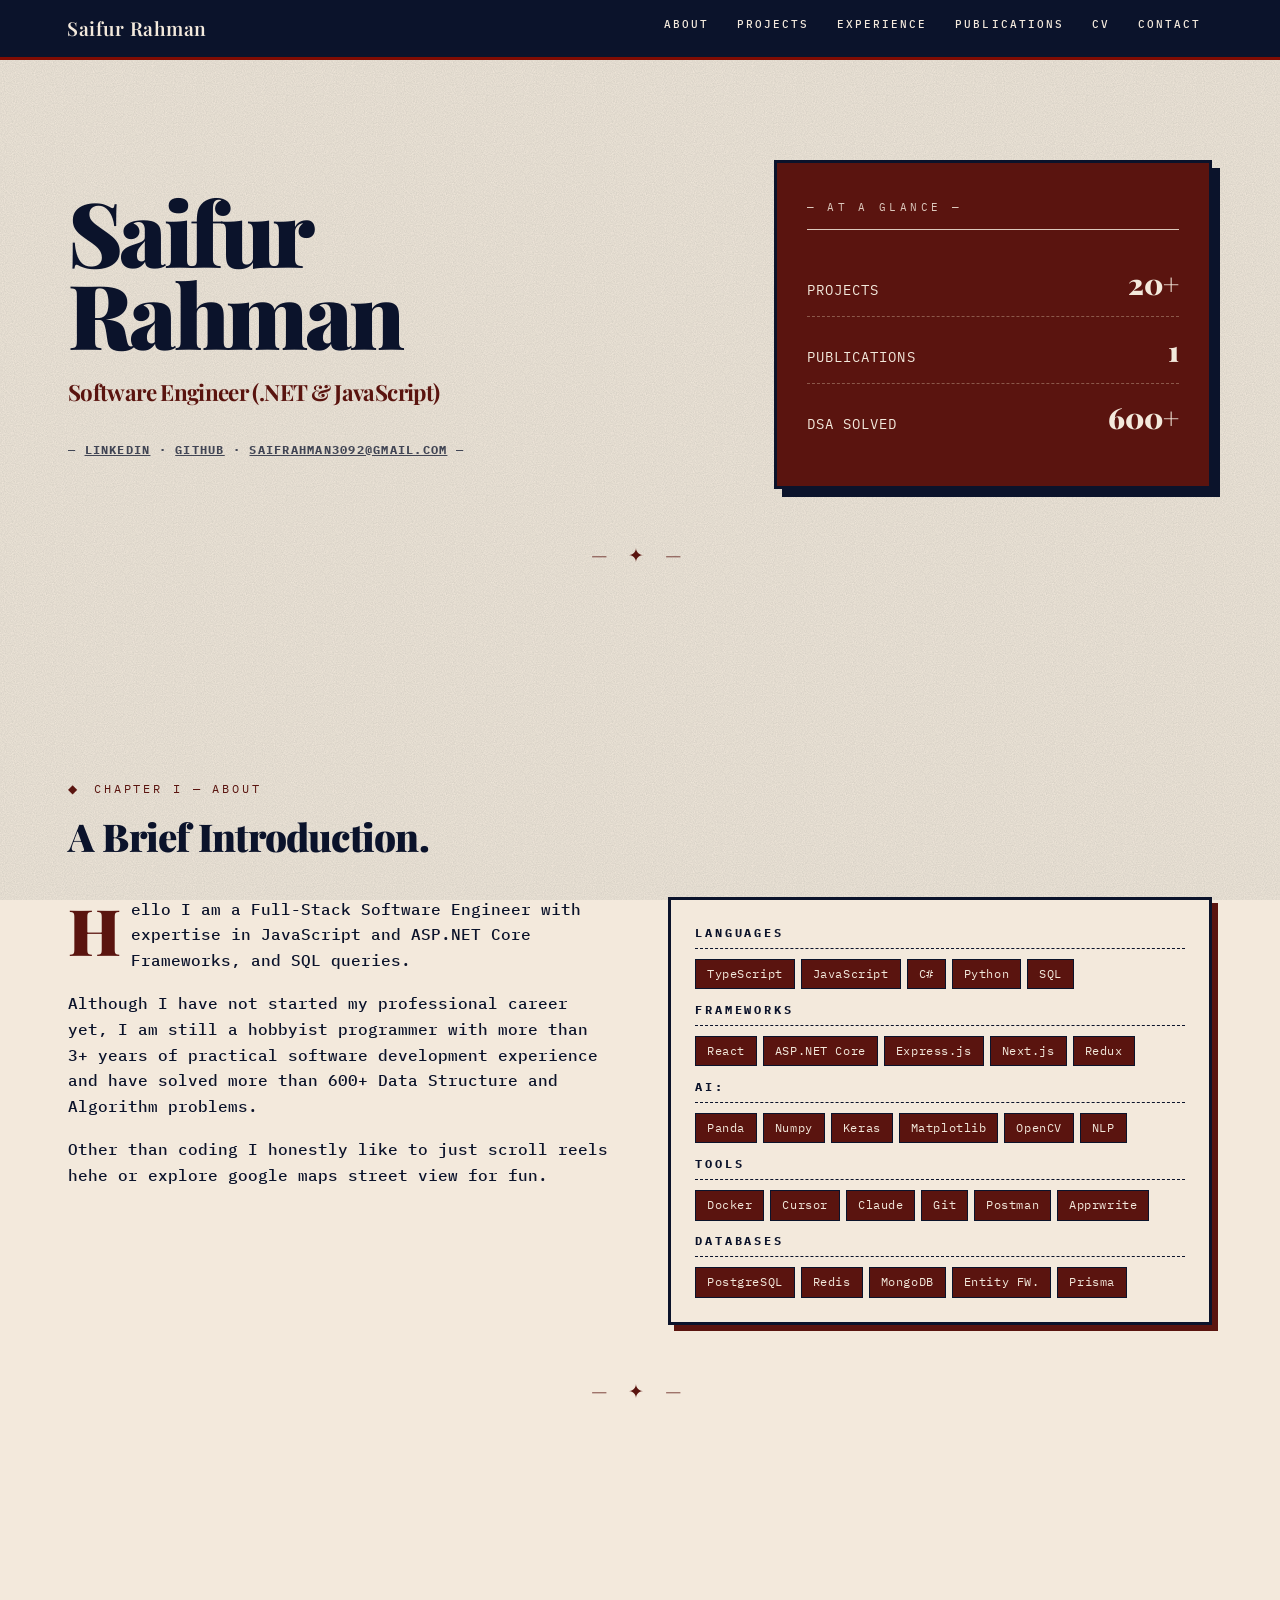
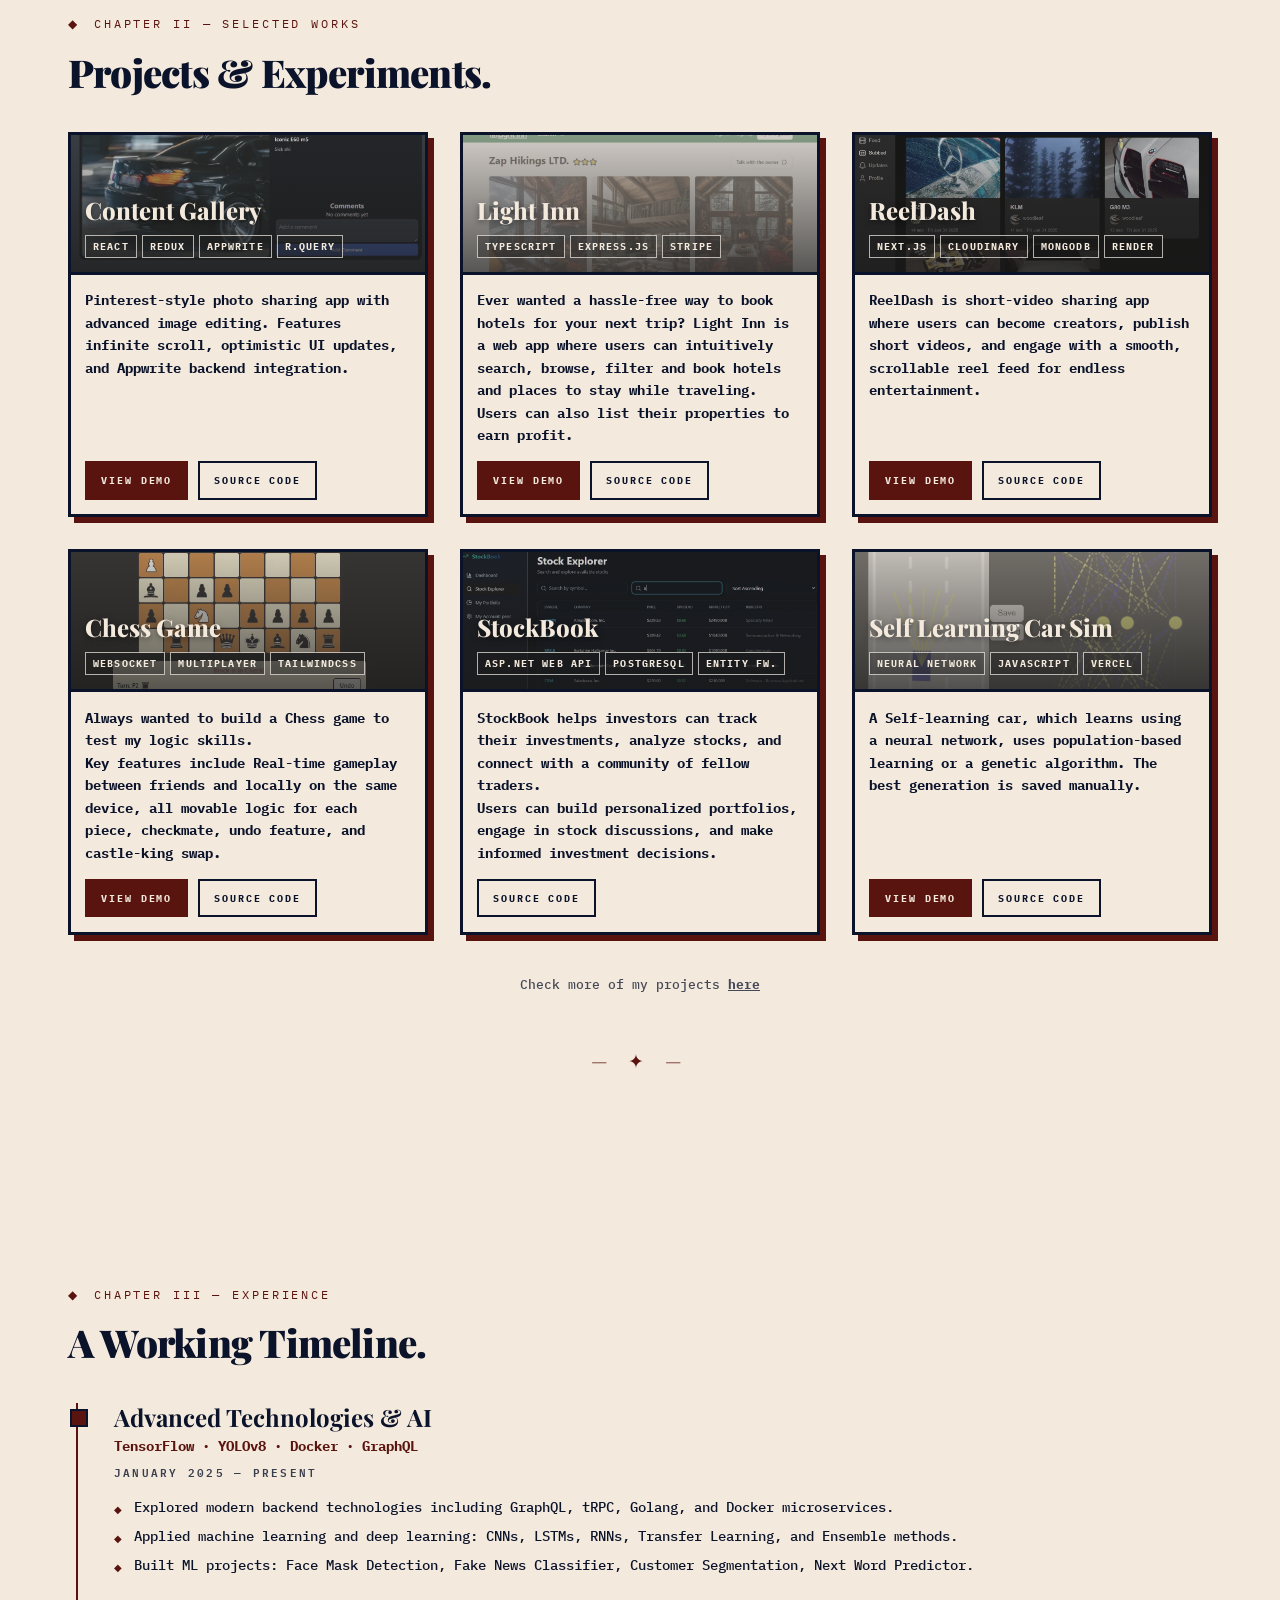
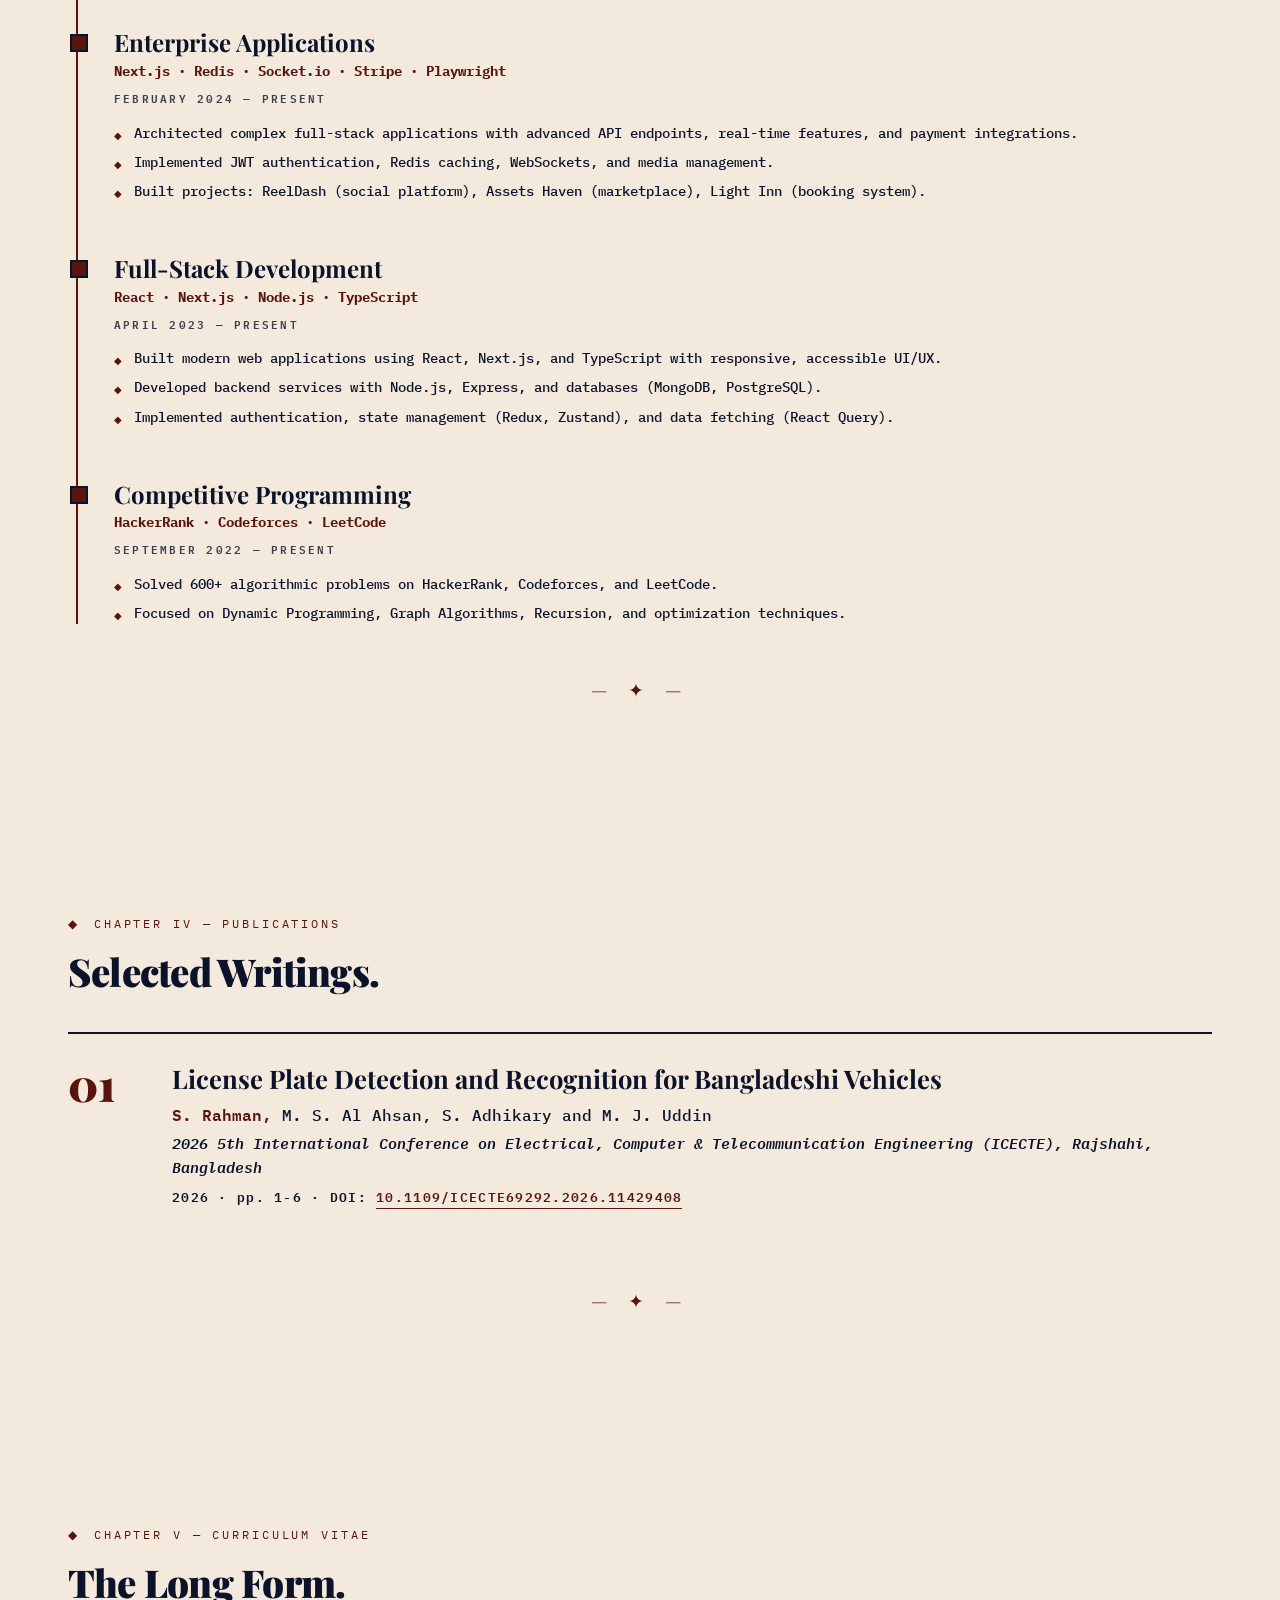
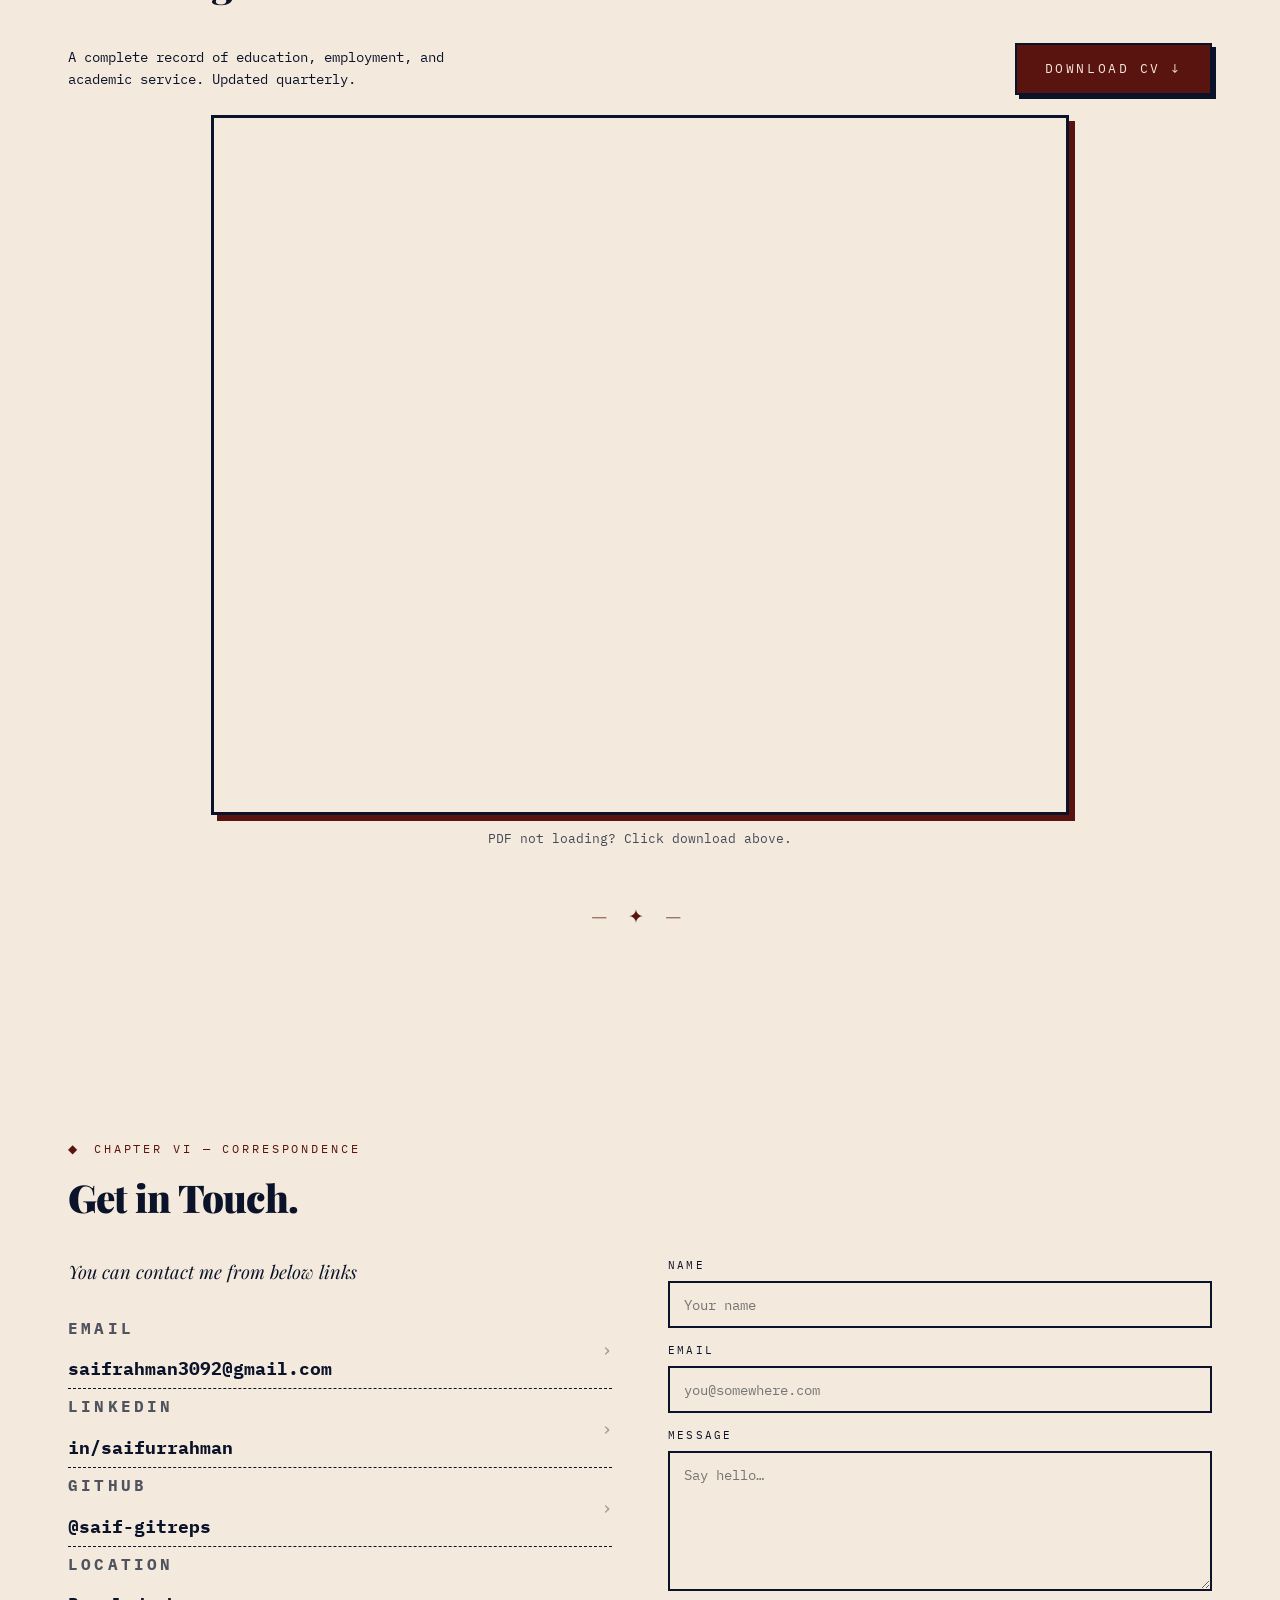
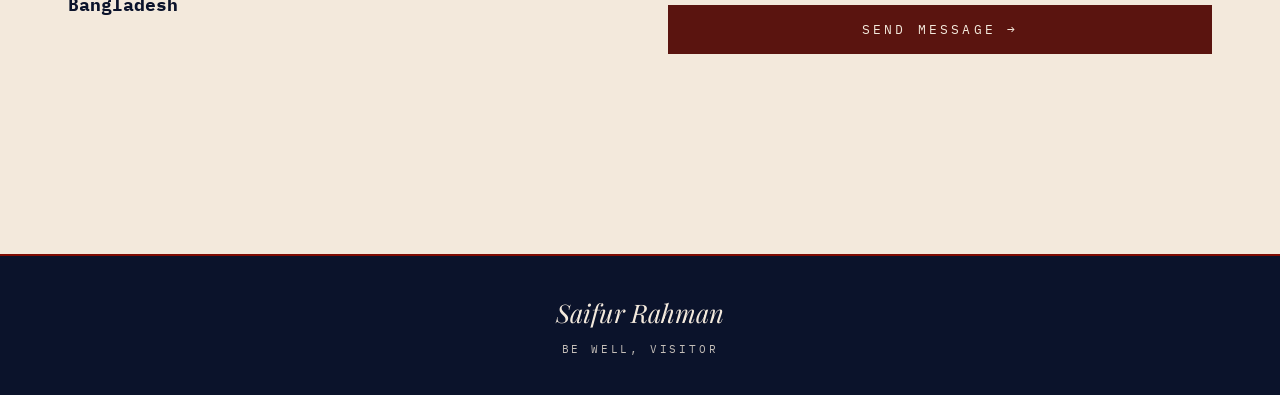
==== commit f7d35a8e: "Update teal color" ====
--- a/index.html
+++ b/index.html
@@ -17,11 +17,7 @@
       />
       <style>
          :root {
-            --cream: #faf4d3;
-            --ink: #0c1618;
-            --teal: #004643;
-
-            --cream: #faf4d3;
+            --cream: #f3e9dc;
             --ink: #0b132b;
             --teal: #5a140f;
 
@@ -1069,7 +1065,7 @@
          </section>
 
          <!-- ABOUT -->
-         <section id="about">
+         <section id="about" class="visible">
             <div class="section-label">Chapter I — About</div>
             <h2 class="section-title">A Brief Introduction.</h2>
             <div class="about-grid">
@@ -1144,7 +1140,7 @@
          </section>
 
          <!-- PROJECTS -->
-         <section id="projects">
+         <section id="projects" class="visible">
             <div class="section-label">Chapter II — Selected Works</div>
             <h2 class="section-title">Projects &amp; Experiments.</h2>
             <div class="projects-grid">
@@ -1393,7 +1389,7 @@
          </section>
 
          <!-- EXPERIENCE -->
-         <section id="experience">
+         <section id="experience" class="visible">
             <div class="section-label">Chapter III — Experience</div>
             <h2 class="section-title">A Working Timeline.</h2>
             <div class="timeline">
@@ -1479,7 +1475,7 @@
          </section>
 
          <!-- PUBLICATIONS -->
-         <section id="publications">
+         <section id="publications" class="visible">
             <div class="section-label">Chapter IV — Publications</div>
             <h2 class="section-title">Selected Writings.</h2>
             <div class="pub">
@@ -1511,7 +1507,7 @@
          </section>
 
          <!-- CV -->
-         <section id="cv">
+         <section id="cv" class="visible">
             <div class="section-label">Chapter V — Curriculum Vitae</div>
             <h2 class="section-title">The Long Form.</h2>
             <div class="cv-actions">
@@ -1519,12 +1515,7 @@
                   A complete record of education, employment, and academic service.
                   Updated quarterly.
                </p>
-               <a
-                  class="btn-download"
-                  href="https://www.w3.org/WAI/WCAG21/Techniques/pdf/sample.pdf"
-                  download
-                  >Download CV ↓</a
-               >
+               <a class="btn-download" href="Saifur Rahman.pdf" download>Download CV ↓</a>
             </div>
             <div class="cv-frame-container">
                <iframe
@@ -1538,7 +1529,7 @@
          </section>
 
          <!-- CONTACT -->
-         <section id="contact">
+         <section id="contact" class="visible">
             <div class="section-label">Chapter VI — Correspondence</div>
             <h2 class="section-title">Get in Touch.</h2>
             <div class="contact-grid">
@@ -1656,7 +1647,6 @@
                });
             });
 
-            // Active nav link via IntersectionObserver
             const sections = document.querySelectorAll("main section[id]");
             const navMap = {};
             links.querySelectorAll("a").forEach((a) => {
@@ -1680,20 +1670,6 @@
                { rootMargin: "-40% 0px -55% 0px", threshold: 0 },
             );
             sections.forEach((s) => navObs.observe(s));
-
-            // Fade-in on enter
-            const fadeObs = new IntersectionObserver(
-               (entries) => {
-                  entries.forEach((e) => {
-                     if (e.isIntersecting) {
-                        e.target.classList.add("visible");
-                        fadeObs.unobserve(e.target);
-                     }
-                  });
-               },
-               { threshold: 0.08 },
-            );
-            sections.forEach((s) => fadeObs.observe(s));
          })();
       </script>
    </body>
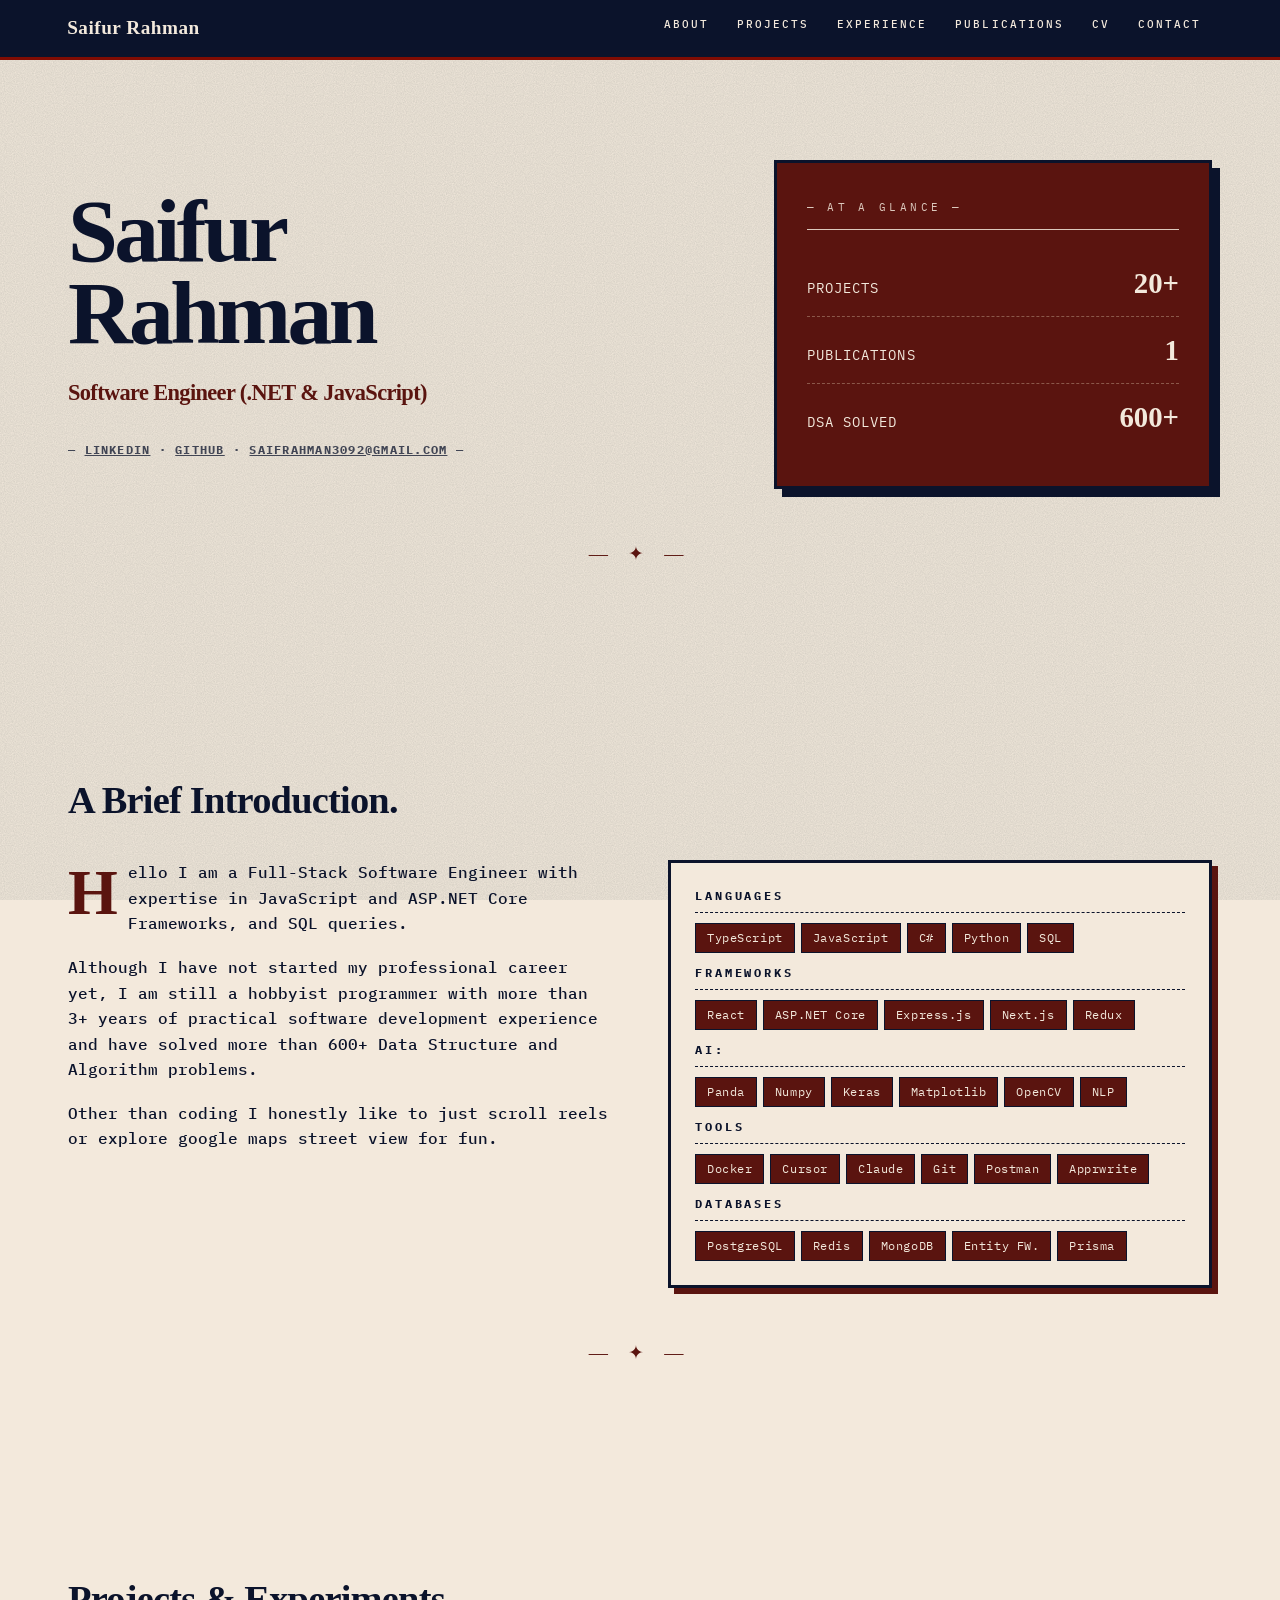
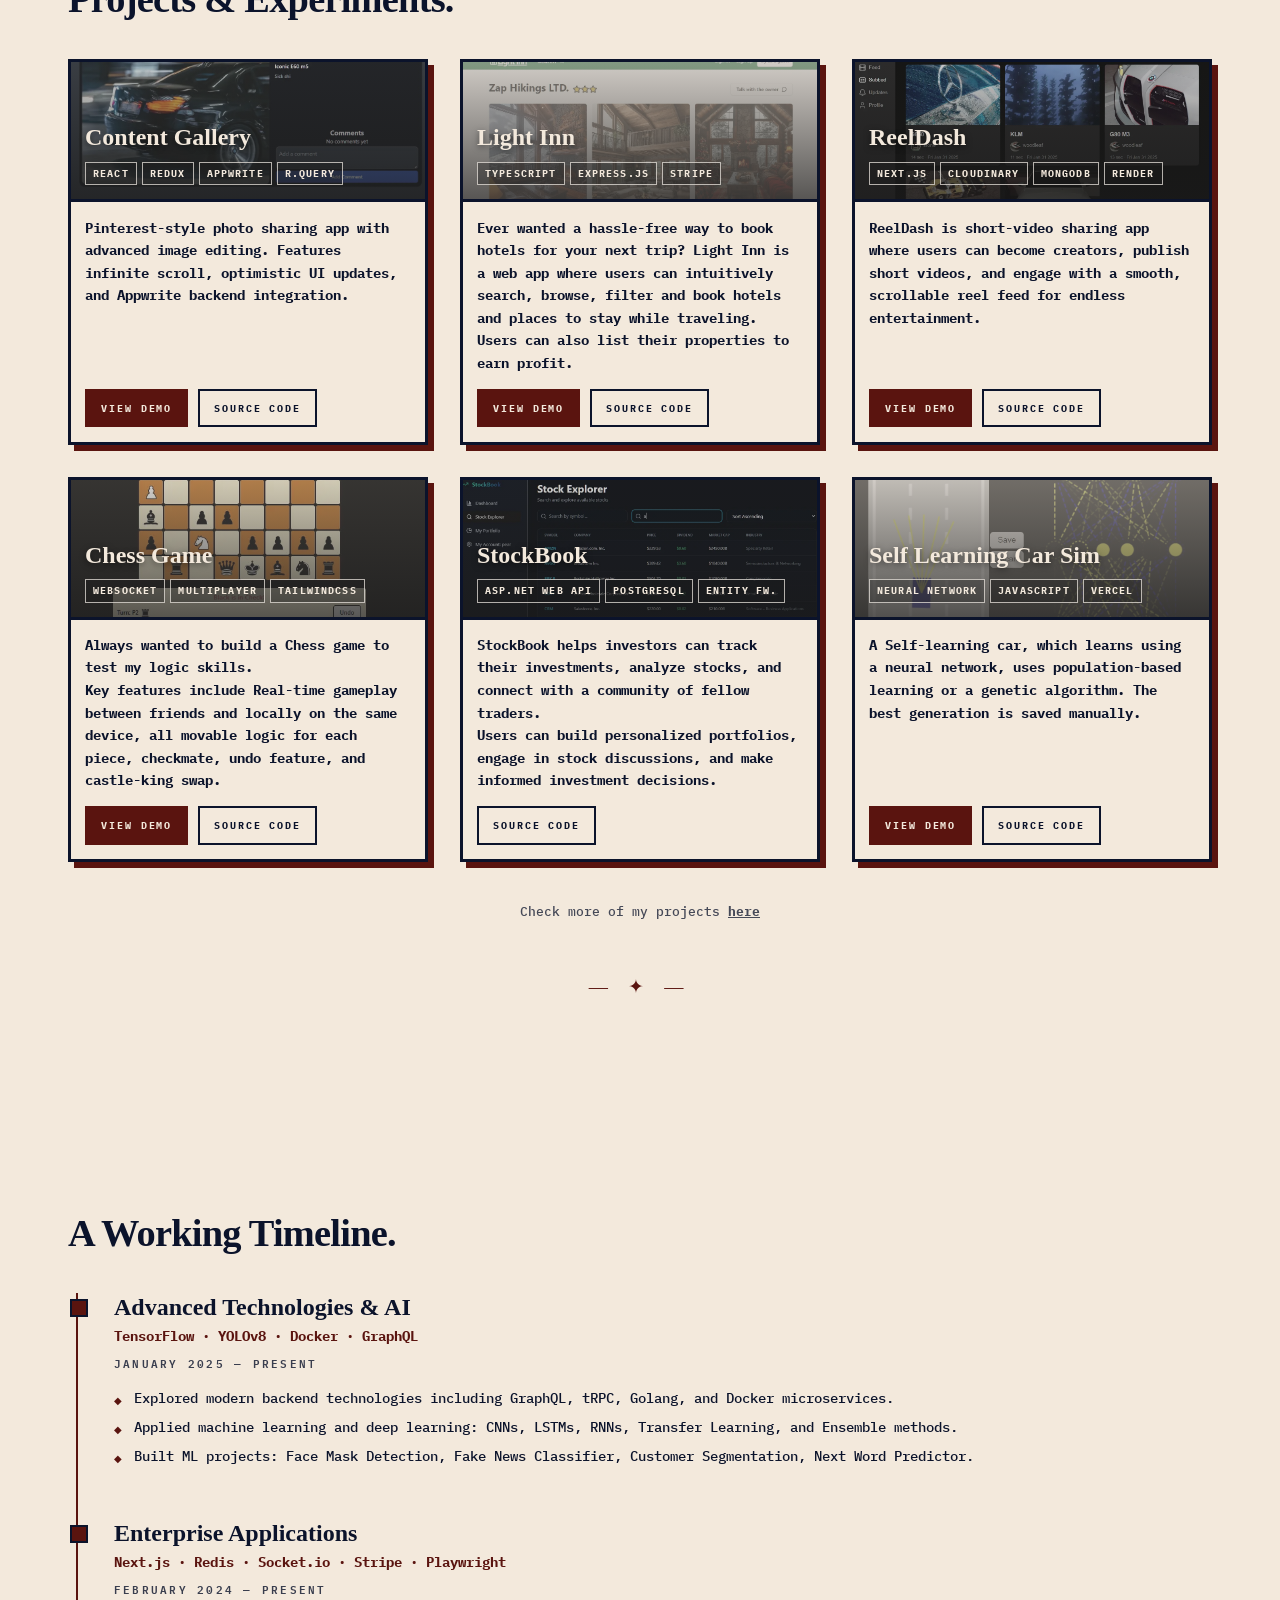
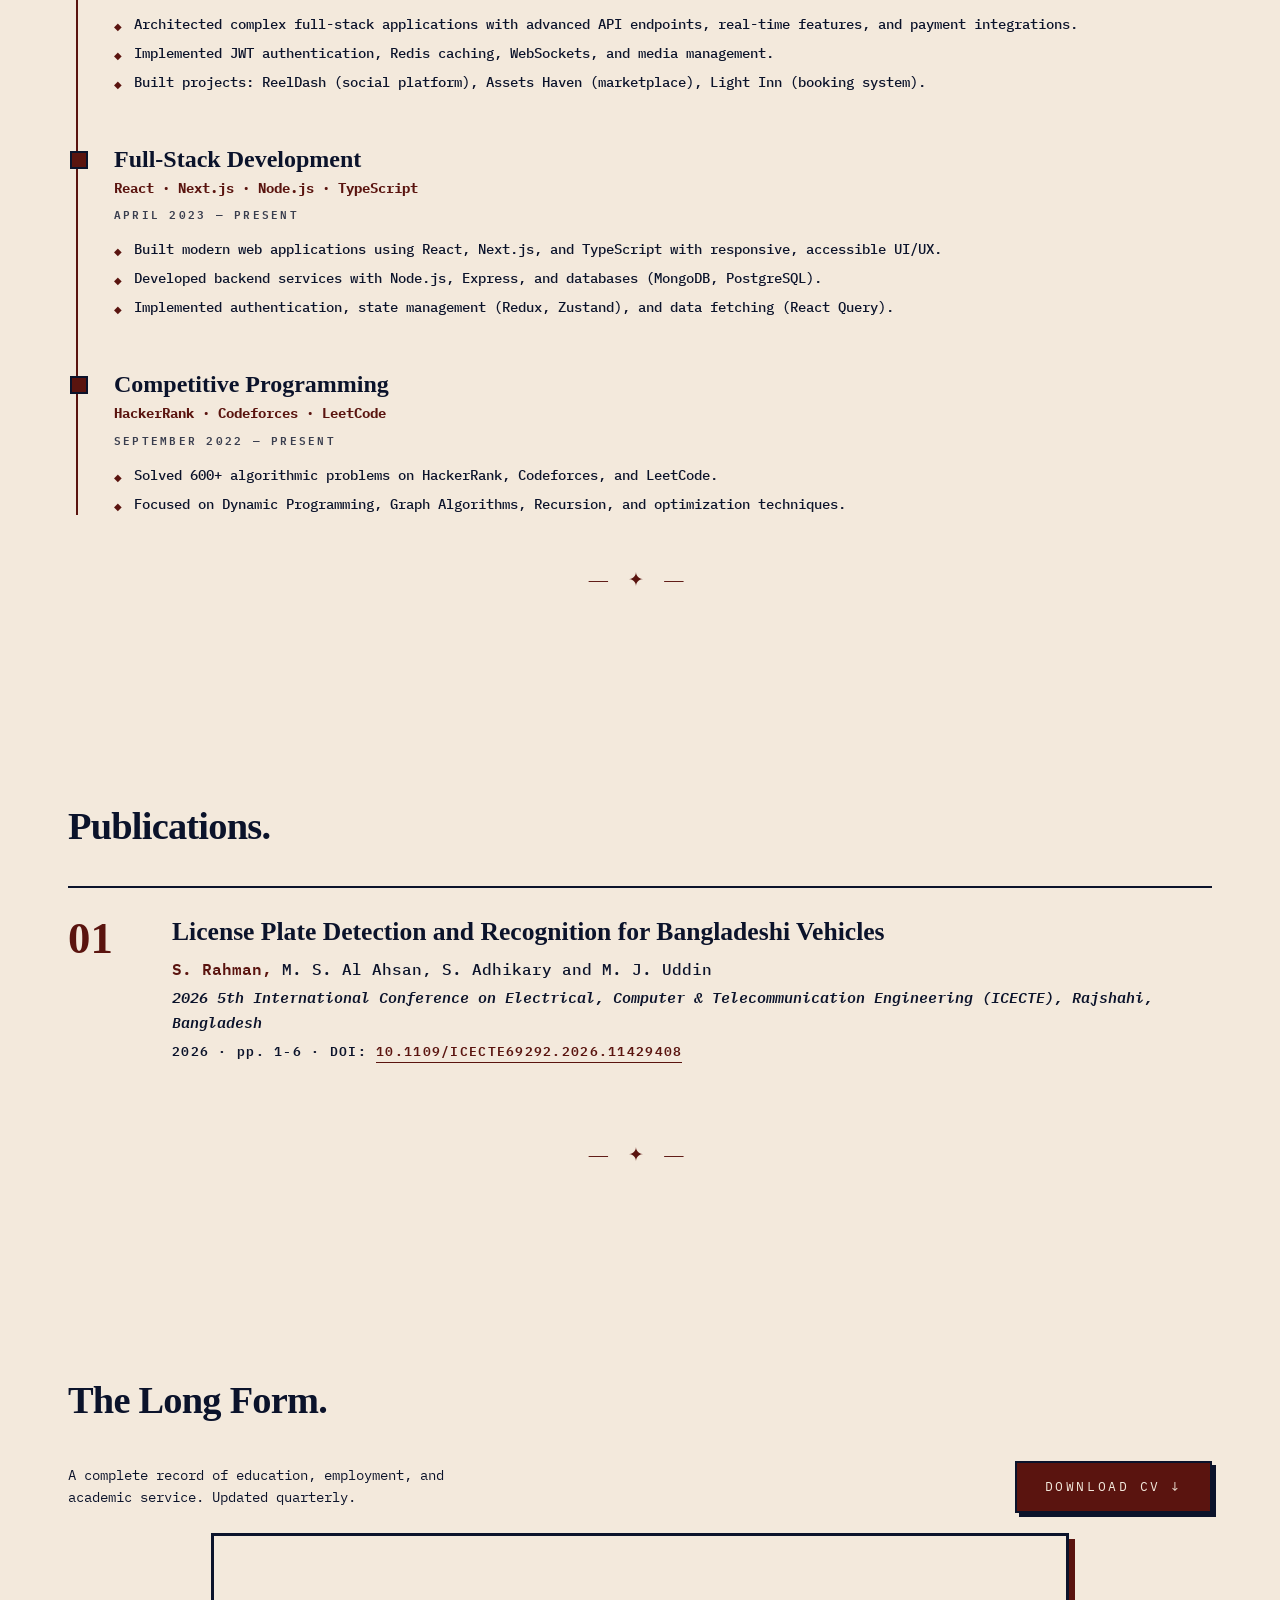
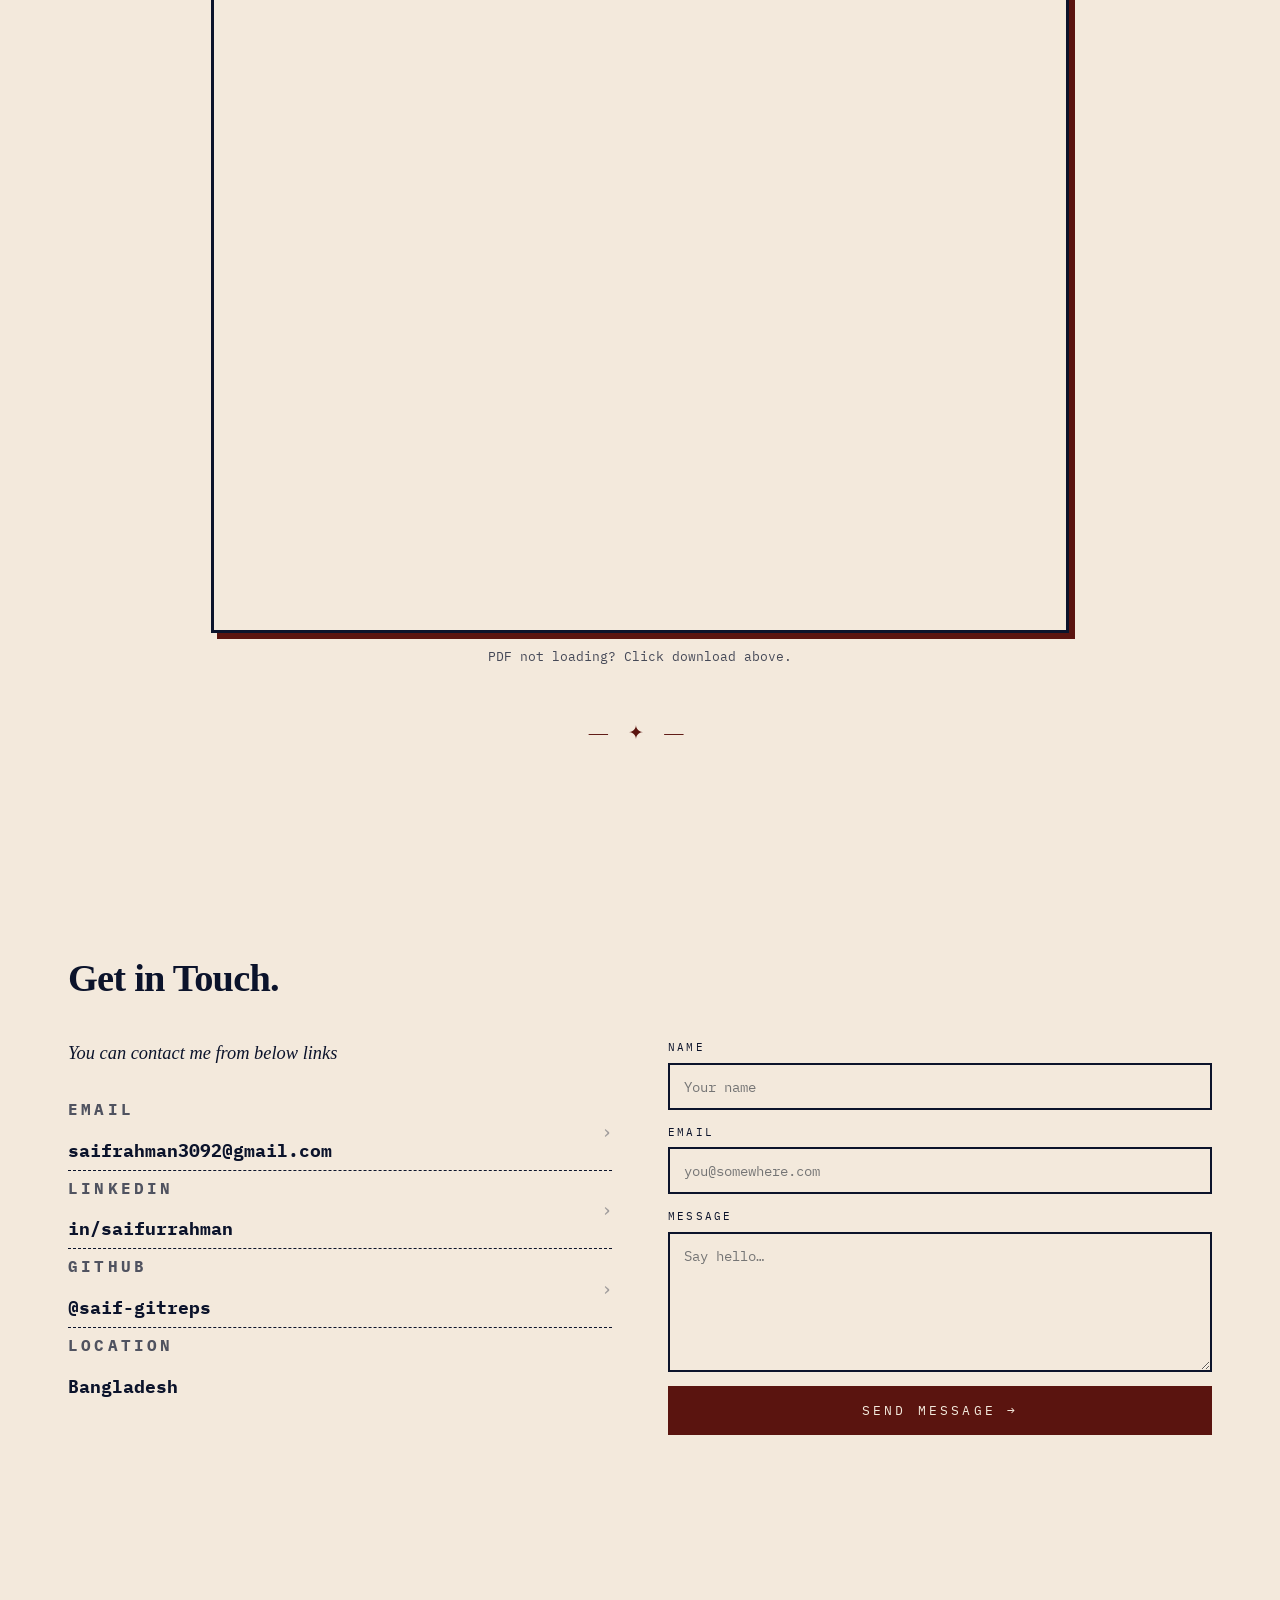
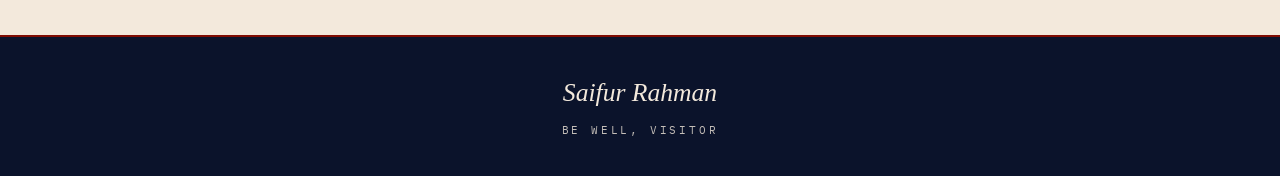
==== commit fe4a280e: "Small update" ====
--- a/index.html
+++ b/index.html
@@ -23,7 +23,7 @@
 
             --teal2: #800c03;
 
-            --serif: "Playfair Display", Georgia, serif;
+            --serif: Georgia, serif;
             --mono: "IBM Plex Mono", ui-monospace, monospace;
             --maxw: 1200px;
          }
@@ -196,6 +196,7 @@
             display: flex;
             align-items: center;
             gap: 14px;
+            display: none;
          }
          .section-label::before {
             content: "◆";
@@ -1081,8 +1082,8 @@
                      and Algorithm problems.
                   </p>
                   <p>
-                     Other than coding I honestly like to just scroll reels hehe or
-                     explore google maps street view for fun.
+                     Other than coding I honestly like to just scroll reels or explore
+                     google maps street view for fun.
                   </p>
                </div>
                <div class="skills-box">
@@ -1141,7 +1142,7 @@
 
          <!-- PROJECTS -->
          <section id="projects" class="visible">
-            <div class="section-label">Chapter II — Selected Works</div>
+            <div class="section-label">Chapter II — Projects</div>
             <h2 class="section-title">Projects &amp; Experiments.</h2>
             <div class="projects-grid">
                <article class="card">
@@ -1477,7 +1478,7 @@
          <!-- PUBLICATIONS -->
          <section id="publications" class="visible">
             <div class="section-label">Chapter IV — Publications</div>
-            <h2 class="section-title">Selected Writings.</h2>
+            <h2 class="section-title">Publications.</h2>
             <div class="pub">
                <div class="pub-num">01</div>
                <div>
@@ -1530,7 +1531,7 @@
 
          <!-- CONTACT -->
          <section id="contact" class="visible">
-            <div class="section-label">Chapter VI — Correspondence</div>
+            <div class="section-label">Chapter VI — Contact</div>
             <h2 class="section-title">Get in Touch.</h2>
             <div class="contact-grid">
                <div class="contact-info">
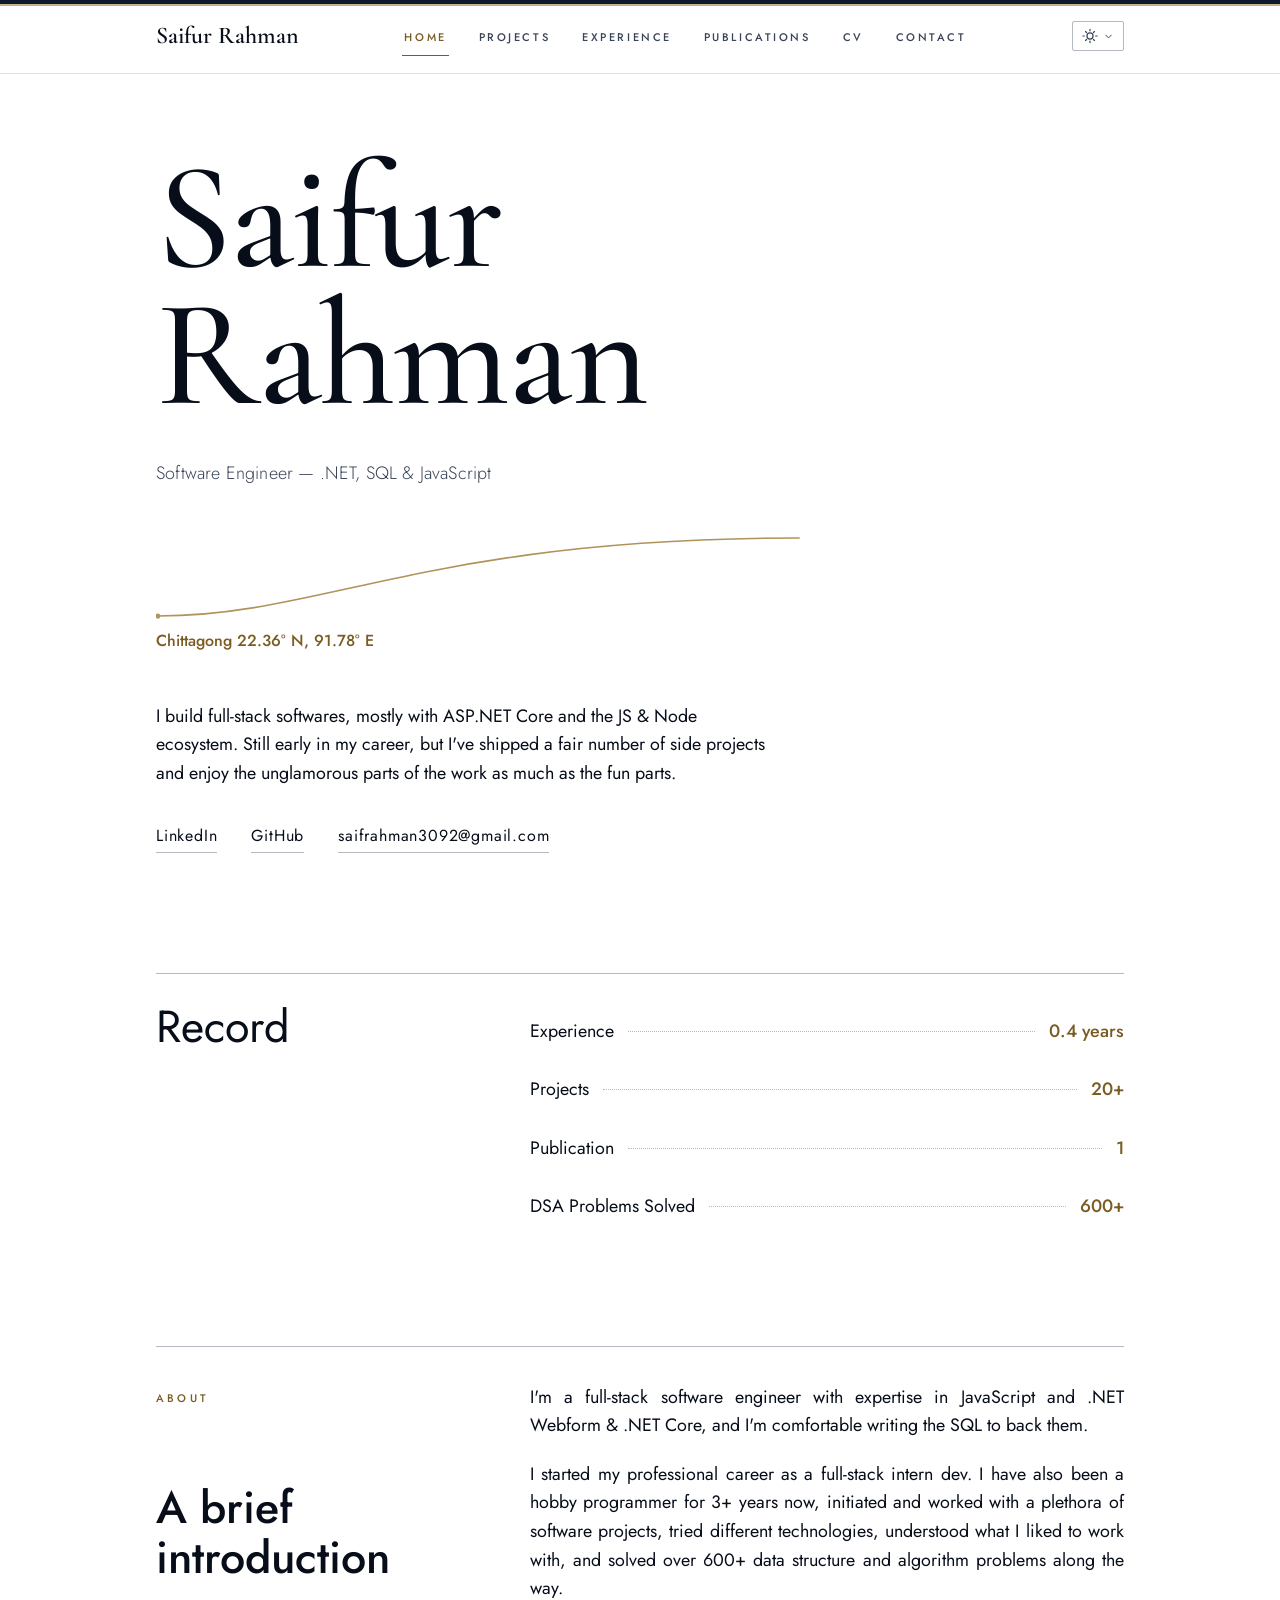
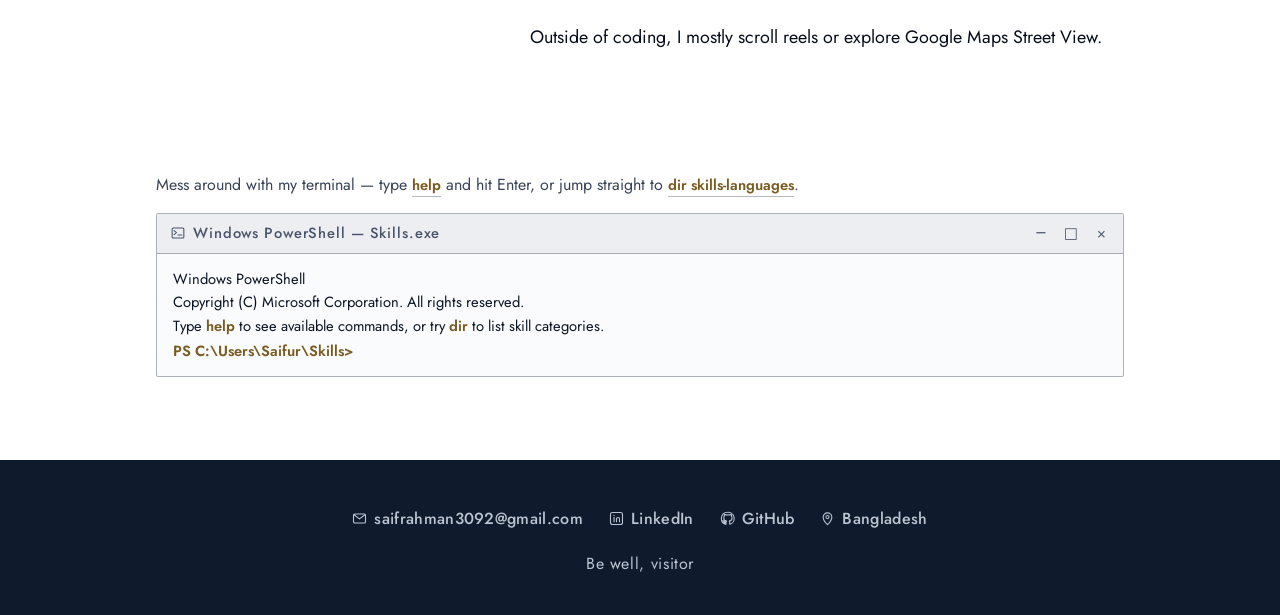
==== commit 9c8ec041: "Alotta changes" ====
--- a/index.html
+++ b/index.html
@@ -3,1674 +3,723 @@
    <head>
       <meta charset="UTF-8" />
       <meta name="viewport" content="width=device-width, initial-scale=1.0" />
-
-      <title>Saifur Rahman</title>
+      <title>Saifur Rahman — Software Engineer</title>
       <meta
          name="description"
-         content="Portfolio of Jonathan A. Doe — Full-Stack Developer & Research Engineer. Projects, experience, publications, and CV."
+         content="Portfolio of Saifur Rahman — Software Engineer (.NET & JavaScript). Projects, experience, publications, and CV."
       />
       <link rel="preconnect" href="https://fonts.googleapis.com" />
       <link rel="preconnect" href="https://fonts.gstatic.com" crossorigin />
       <link
-         href="https://fonts.googleapis.com/css2?family=Playfair+Display:ital,wght@0,400;0,700;0,900;1,400;1,700&family=IBM+Plex+Mono:wght@400;500;600;700&display=swap"
+         href="https://fonts.googleapis.com/css2?family=Inter:wght@400;500;600;700;800&family=IBM+Plex+Mono:wght@400;500;600&display=swap"
          rel="stylesheet"
       />
-      <style>
-         :root {
-            --cream: #f3e9dc;
-            --ink: #0b132b;
-            --teal: #5a140f;
-
-            --teal2: #800c03;
-
-            --serif: Georgia, serif;
-            --mono: "IBM Plex Mono", ui-monospace, monospace;
-            --maxw: 1200px;
-         }
-         * {
-            box-sizing: border-box;
-            margin: 0;
-            padding: 0;
-         }
-         html {
-            scroll-behavior: smooth;
-            scroll-padding-top: 80px;
-         }
-         body {
-            background: var(--cream);
-            color: var(--ink);
-            font-family: var(--mono);
-            font-size: 15px;
-            line-height: 1.6;
-            -webkit-font-smoothing: antialiased;
-            position: relative;
-            overflow-x: hidden;
-         }
-         /* Grain texture */
-         body::before {
-            content: "";
-            position: fixed;
-            inset: 0;
-            pointer-events: none;
-            z-index: 1;
-            opacity: 0.35;
-            background-image: url("data:image/svg+xml;utf8,<svg xmlns='http://www.w3.org/2000/svg' width='200' height='200'><filter id='n'><feTurbulence type='fractalNoise' baseFrequency='0.9' numOctaves='2' stitchTiles='stitch'/><feColorMatrix values='0 0 0 0 0.047 0 0 0 0 0.086 0 0 0 0 0.094 0 0 0 0.5 0'/></filter><rect width='100%' height='100%' filter='url(%23n)'/></svg>");
-            mix-blend-mode: multiply;
-         }
-         a {
-            color: inherit;
-            text-decoration: none;
-         }
-         img {
-            max-width: 100%;
-            display: block;
-         }
-
-         /* ---------- NAV ---------- */
-         .nav-wrap {
-            position: fixed;
-            top: 0;
-            left: 0;
-            right: 0;
-            z-index: 100;
-            display: flex;
-            justify-content: center;
-            pointer-events: none;
-            border-bottom: 3px solid var(--teal2);
-            background: var(--ink);
-         }
-         .nav {
-            pointer-events: auto;
-            width: 100%;
-            max-width: var(--maxw);
-            color: var(--cream);
-            padding: 0.5rem 1.7rem;
-            display: flex;
-            align-items: center;
-            justify-content: space-between;
-            gap: 24px;
-         }
-         .logo {
-            font-family: var(--serif);
-            font-weight: 600;
-            font-size: 1.2rem;
-            color: var(--cream);
-            letter-spacing: 0.5px;
-         }
-         .logo:hover {
-            opacity: 0.85;
-         }
-         .nav-links {
-            display: flex;
-            gap: 4px;
-            list-style: none;
-         }
-         .nav-links a {
-            position: relative;
-            display: inline-block;
-            padding: 8px 12px;
-            font-family: var(--mono);
-            font-size: 0.7rem;
-            font-weight: 500;
-            letter-spacing: 0.18em;
-            text-transform: uppercase;
-            color: var(--cream);
-            overflow: hidden;
-            z-index: 1;
-         }
-         .nav-links a::before {
-            content: "";
-            position: absolute;
-            inset: 0;
-            background: var(--teal);
-            width: 0;
-            transition: width 0.28s ease;
-            z-index: -1;
-         }
-         .nav-links a:hover::before,
-         .nav-links a.active::before {
-            width: 100%;
-         }
-         .nav-links a.active {
-            color: var(--cream);
-         }
-         .hamburger {
-            display: none;
-            background: none;
-            border: none;
-            cursor: pointer;
-            width: 36px;
-            height: 36px;
-            flex-direction: column;
-            justify-content: center;
-            align-items: center;
-            gap: 5px;
-            padding: 0;
-         }
-         .hamburger span {
-            display: block;
-            width: 22px;
-            height: 2px;
-            background: var(--cream);
-            transition:
-               transform 0.25s,
-               opacity 0.25s;
-         }
-         .hamburger.open span:nth-child(1) {
-            transform: translateY(7px) rotate(45deg);
-         }
-         .hamburger.open span:nth-child(2) {
-            opacity: 0;
-         }
-         .hamburger.open span:nth-child(3) {
-            transform: translateY(-7px) rotate(-45deg);
-         }
-
-         /* ---------- LAYOUT ---------- */
-         main {
-            position: relative;
-            z-index: 2;
-            max-width: var(--maxw);
-            margin: 0 auto;
-            padding: 120px 28px 60px;
-         }
-         section {
-            padding: 80px 0;
-            opacity: 0;
-            transform: translateY(24px);
-            transition:
-               opacity 0.8s ease,
-               transform 0.8s ease;
-         }
-         section.visible {
-            opacity: 1;
-            transform: none;
-         }
-         .section-label {
-            font-family: var(--mono);
-            font-size: 0.72rem;
-            letter-spacing: 0.25em;
-            text-transform: uppercase;
-            color: var(--teal);
-            margin-bottom: 18px;
-            display: flex;
-            align-items: center;
-            gap: 14px;
-            display: none;
-         }
-         .section-label::before {
-            content: "◆";
-            color: var(--teal);
-         }
-         .section-title {
-            font-family: var(--serif);
-            font-weight: 900;
-            font-size: clamp(1.5rem, 3vw, 2.5rem);
-            line-height: 1.05;
-            margin-bottom: 40px;
-            letter-spacing: -0.02em;
-         }
-
-         /* Diamond divider */
-         .divider {
-            text-align: center;
-            color: var(--teal);
-            letter-spacing: 0.5em;
-            font-size: 0.9rem;
-            margin: 20px 0 0;
-            user-select: none;
-            overflow: hidden;
-            white-space: nowrap;
-         }
-         .ornament {
-            text-align: center;
-            font-family: var(--serif);
-            color: var(--teal);
-            font-size: 1.2rem;
-            letter-spacing: 0.4em;
-            margin: 50px 0;
-         }
-
-         /* ---------- HERO ---------- */
-         #home {
-            padding-top: 40px;
-         }
-         .hero {
-            display: grid;
-            grid-template-columns: 6fr 4fr;
-            gap: 48px;
-            align-items: center;
-         }
-         .hero-label {
-            font-family: var(--mono);
-            font-size: 0.78rem;
-            letter-spacing: 0.3em;
-            font-weight: 700;
-            text-transform: uppercase;
-            color: var(--ink);
-            margin-bottom: 24px;
-            display: flex;
-            align-items: center;
-            gap: 12px;
-         }
-         .hero-label::before {
-            content: "";
-            display: inline-block;
-            width: 48px;
-            height: 2px;
-            background: var(--ink);
-         }
-         .hero-name {
-            font-family: var(--serif);
-            font-weight: 900;
-            font-size: clamp(2.5rem, 7vw, 6rem);
-            line-height: 0.92;
-            letter-spacing: -0.04em;
-
-            margin-bottom: 24px;
-         }
-         .hero-role {
-            font-family: var(--serif);
-
-            letter-spacing: -0.04rem;
-            font-weight: 700;
-            font-size: clamp(1rem, 2vw, 1.4rem);
-            color: var(--teal);
-            line-height: 1.3;
-            max-width: 520px;
-         }
-         .hero-tag {
-            margin-top: 32px;
-            font-family: var(--mono);
-            font-size: 0.78rem;
-            font-weight: 800;
-            letter-spacing: 0.1em;
-            text-transform: uppercase;
-            color: var(--ink);
-            opacity: 0.75;
-         }
-         .hero-tag-links,
-         .hero-tag-span {
-            text-decoration: underline;
-         }
-         .stats-box {
-            background: var(--teal);
-            color: var(--cream);
-            padding: 36px 30px;
-            border: 3px solid var(--ink);
-            box-shadow: 8px 8px 0 var(--ink);
-            font-family: var(--mono);
-            position: relative;
-         }
-         .stats-box .stats-head {
-            font-family: var(--mono);
-            font-size: 0.7rem;
-            letter-spacing: 0.3em;
-            text-transform: uppercase;
-            margin-bottom: 20px;
-            opacity: 0.85;
-            border-bottom: 1px solid var(--cream);
-            padding-bottom: 12px;
-         }
-         .stat {
-            display: flex;
-            justify-content: space-between;
-            align-items: baseline;
-            padding: 10px 0;
-            border-bottom: 1px dashed rgba(250, 244, 211, 0.3);
-            font-size: 0.85rem;
-            letter-spacing: 0.08em;
-            text-transform: uppercase;
-         }
-         .stat:last-child {
-            border-bottom: none;
-         }
-         .stat .num {
-            font-family: var(--serif);
-            font-weight: 900;
-            font-size: 1.8rem;
-            letter-spacing: 0;
-         }
-         .diamond-rule {
-            margin-top: 80px;
-            color: var(--teal);
-            letter-spacing: 0.6em;
-            font-size: 0.85rem;
-            text-align: center;
-            overflow: hidden;
-            white-space: nowrap;
-         }
-
-         /* ---------- ABOUT ---------- */
-         .about-grid {
-            display: grid;
-            grid-template-columns: 1fr 1fr;
-            gap: 56px;
-            align-items: start;
-         }
-         .bio p {
-            margin-bottom: 18px;
-            font-size: 1rem;
-            font-weight: 500;
-         }
-         .bio p:first-of-type::first-letter {
-            font-family: var(--serif);
-            font-size: 4rem;
-            font-weight: 900;
-            float: left;
-            line-height: 0.85;
-            margin: 6px 10px 0 0;
-            color: var(--teal);
-         }
-         .skills-box {
-            border: 3px solid var(--ink);
-            background: var(--cream);
-            padding: 1.5rem;
-            box-shadow: 6px 6px 0 var(--teal);
-         }
-         .skill-group {
-            margin-bottom: 0.7rem;
-         }
-         .skill-group:last-child {
-            margin-bottom: 0;
-         }
-         .skill-group h4 {
-            font-family: var(--mono);
-            font-size: 0.72rem;
-            letter-spacing: 0.25em;
-            text-transform: uppercase;
-            margin-bottom: 10px;
-            color: var(--ink);
-            border-bottom: 1px dashed var(--ink);
-            padding-bottom: 6px;
-         }
-         .tags {
-            display: flex;
-            flex-wrap: wrap;
-            gap: 6px;
-         }
-         .tag {
-            background: var(--teal);
-            color: var(--cream);
-            padding: 5px 11px;
-            font-family: var(--mono);
-            font-size: 0.72rem;
-            letter-spacing: 0.05em;
-            border: 1px solid var(--ink);
-         }
-
-         /* ---------- PROJECTS ---------- */
-         .projects-grid {
-            display: grid;
-            grid-template-columns: repeat(auto-fit, minmax(300px, 1fr));
-            gap: 32px;
-         }
-
-         .card {
-            background: var(--cream);
-            border: 3px solid var(--ink);
-            box-shadow: 6px 6px 0 var(--teal);
-            transition:
-               transform 0.24s ease,
-               box-shadow 0.24s ease;
-            display: flex;
-            flex-direction: column;
-            overflow: hidden;
-         }
-
-         .card:hover {
-            transform: translate(-4px, -4px);
-            box-shadow: 10px 10px 0 var(--teal);
-         }
-
-         /* --- Image header --- */
-         .card-header {
-            position: relative;
-            height: 140px;
-            border-bottom: 3px solid var(--ink);
-            overflow: hidden;
-         }
-
-         .card-header-img {
-            position: absolute;
-            inset: 0;
-            width: 100%;
-            height: 100%;
-            object-fit: cover;
-            opacity: 0.65;
-            filter: grayscale(30%);
-         }
-
-         #card-1 {
-            opacity: 0.85;
-         }
-
-         #card-2 {
-            opacity: 0.45;
-         }
-         #card-3 {
-            opacity: 0.95;
-         }
-         #card-4 {
-            opacity: 0.75;
-         }
-         #card-5 {
-            opacity: 0.95;
-         }
-         #card-6 {
-            opacity: 0.45;
-         }
-
-         .card-header-overlay {
-            position: absolute;
-            inset: 0;
-            background: linear-gradient(
-               to bottom,
-               rgba(26, 26, 26, 0.18) 0%,
-               rgba(26, 26, 26, 0.72) 100%
-            );
-         }
-
-         .card-header-content {
-            position: absolute;
-            inset: 0;
-            padding: 14px;
-            display: flex;
-            flex-direction: column;
-            justify-content: flex-end;
-         }
-
-         .card-header h3 {
-            font-family: var(--serif);
-            font-weight: 800;
-            font-size: 1.5rem;
-            margin-bottom: 10px;
-            line-height: 1.15;
-            color: var(--cream);
-            text-shadow: 0 2px 6px rgba(0, 0, 0, 0.5);
-         }
-
-         /* --- Stack badges (inside header) --- */
-         .card .stack {
-            display: flex;
-            flex-wrap: wrap;
-            gap: 5px;
-         }
-
-         .card .stack span {
-            font-family: var(--mono);
-            font-size: 0.6rem;
-            font-weight: 700;
-            letter-spacing: 0.12em;
-            padding: 3px 7px;
-            text-transform: uppercase;
-            color: var(--cream);
-            border: 1px solid rgba(245, 240, 232, 0.7);
-            background: rgba(26, 26, 26, 0.35);
-         }
-
-         /* --- Body --- */
-         .card p {
-            font-size: 0.88rem;
-            padding: 0.9rem 0.9rem 0;
-            flex-grow: 1;
-            font-weight: 700;
-         }
-
-         .card-actions {
-            display: flex;
-            gap: 10px;
-            padding: 0.9rem;
-         }
-
-         /* --- Buttons (unchanged) --- */
-         .btn {
-            display: inline-block;
-            font-family: var(--mono);
-            font-size: 0.65rem;
-            letter-spacing: 0.18em;
-            font-weight: 800;
-            text-transform: uppercase;
-            padding: 9px 14px;
-            border: 2px solid var(--ink);
-            background: var(--cream);
-            color: var(--ink);
-            cursor: pointer;
-            transition:
-               background 0.2s,
-               color 0.2s;
-            text-align: center;
-         }
-
-         .btn:hover {
-            background: var(--teal);
-            color: var(--cream);
-            border-color: var(--teal);
-         }
-
-         .btn-primary {
-            background: var(--teal);
-            color: var(--cream);
-            border-color: var(--teal);
-         }
-
-         .btn-primary:hover {
-            background: var(--ink);
-            border-color: var(--ink);
-            color: var(--cream);
-         }
-
-         .pjt-git-link {
-            font-family: var(--mono);
-            font-size: 0.8rem;
-            margin-top: 2.5rem;
-            font-weight: 500;
-            text-align: center;
-            opacity: 0.75;
-         }
-         .pjt-git-link a {
-            font-weight: 700;
-            text-decoration: underline;
-         }
-
-         /* ---------- EXPERIENCE ---------- */
-         .timeline {
-            border-left: 2px solid var(--teal);
-            padding-left: 36px;
-            margin-left: 8px;
-            position: relative;
-         }
-         .tl-item {
-            position: relative;
-            padding-bottom: 46px;
-         }
-         .tl-item:last-child {
-            padding-bottom: 0;
-         }
-         .tl-item::before {
-            content: "";
-            position: absolute;
-            left: -44px;
-            top: 6px;
-            width: 14px;
-            height: 14px;
-            background: var(--teal);
-            border: 2px solid var(--ink);
-         }
-         .tl-company {
-            font-family: var(--serif);
-            font-weight: 700;
-            font-size: 1.5rem;
-            line-height: 1.2;
-         }
-         .tl-role {
-            font-family: var(--mono);
-            font-size: 0.85rem;
-            color: var(--teal);
-            font-weight: 700;
-            margin-top: 4px;
-         }
-         .tl-date {
-            font-family: var(--mono);
-            font-size: 0.7rem;
-            letter-spacing: 0.2em;
-            font-weight: 600;
-            text-transform: uppercase;
-            margin: 6px 0 14px;
-            opacity: 0.8;
-         }
-         .tl-item ul {
-            list-style: none;
-            padding: 0;
-         }
-         .tl-item li {
-            padding-left: 20px;
-            position: relative;
-            margin-bottom: 6px;
-            font-size: 0.9rem;
-            font-weight: 500;
-         }
-         .tl-item li::before {
-            content: "◆";
-            position: absolute;
-            left: 0;
-            color: var(--teal);
-            font-size: 0.6rem;
-            top: 7px;
-         }
-
-         /* ---------- PUBLICATIONS ---------- */
-         .pub {
-            display: grid;
-            grid-template-columns: 80px 1fr;
-            gap: 24px;
-            border-top: 2px solid var(--ink);
-            padding: 28px 0;
-         }
-         .pub:last-child {
-            border-bottom: 2px solid var(--ink);
-         }
-         .pub-num {
-            font-family: var(--serif);
-            font-weight: 900;
-            font-size: 2.8rem;
-            color: var(--teal);
-            line-height: 1;
-         }
-         .pub-title {
-            font-family: var(--serif);
-            font-weight: 700;
-            font-size: 1.6rem;
-            margin-bottom: 8px;
-            line-height: 1.25;
-         }
-         .pub-authors {
-            font-family: var(--mono);
-            font-size: 1rem;
-            font-weight: 500;
-            margin-bottom: 4px;
-         }
-         .pub-main-author {
-            font-family: var(--mono);
-            color: var(--teal);
-            font-weight: 600;
-         }
-         .pub-venue {
-            font-family: var(--mono);
-            font-size: 0.95rem;
-            font-weight: 600;
-            font-style: italic;
-            letter-spacing: 0rem;
-            margin-bottom: 6px;
-         }
-         .pub-meta {
-            font-family: var(--mono);
-            font-size: 0.8rem;
-            letter-spacing: 0.1em;
-            font-weight: 600;
-         }
-         .pub-meta a {
-            color: var(--teal);
-            border-bottom: 1px solid var(--teal);
-         }
-
-         /* ---------- CV ---------- */
-         .cv-actions {
-            display: flex;
-            justify-content: space-between;
-            align-items: center;
-            margin-bottom: 20px;
-            width: 100%;
-            flex-wrap: wrap;
-            gap: 14px;
-         }
-         .btn-download {
-            background: var(--teal);
-            color: var(--cream);
-            border: 2px solid var(--ink);
-            padding: 14px 28px;
-            font-family: var(--mono);
-            font-size: 0.8rem;
-            letter-spacing: 0.2em;
-            text-transform: uppercase;
-            box-shadow: 4px 4px 0 var(--ink);
-            cursor: pointer;
-            transition:
-               transform 0.2s,
-               box-shadow 0.2s;
-         }
-         .btn-download:hover {
-            transform: translate(-2px, -2px);
-            box-shadow: 6px 6px 0 var(--ink);
-         }
-         .cv-frame-container {
-            width: 100%;
-            display: flex;
-            justify-content: center;
-            align-items: center;
-         }
-         .cv-frame {
-            width: 75%;
-            height: 700px;
-            border: 3px solid var(--ink);
-            background: var(--cream);
-            box-shadow: 6px 6px 0 var(--teal);
-         }
-         .cv-note {
-            font-family: var(--mono);
-            font-size: 0.8rem;
-            margin-top: 14px;
-            text-align: center;
-            opacity: 0.75;
-         }
-
-         /* ---------- CONTACT ---------- */
-         .contact-grid {
-            display: grid;
-            grid-template-columns: 1fr 1fr;
-            gap: 56px;
-         }
-         .contact-info p {
-            margin-bottom: 14px;
-            font-size: 0.95rem;
-         }
-         .contact-info .ci-line {
-            display: flex;
-            align-items: center;
-            font-weight: bold;
-            gap: 10px;
-            padding: 14px 0;
-            border-bottom: 1px dashed var(--ink);
-         }
-         .contact-info .ci-line::before {
-            content: "◆";
-            color: var(--teal);
-         }
-         .contact-info .ci-label {
-            font-family: var(--mono);
-            font-weight: bold;
-            font-size: 1rem;
-            letter-spacing: 0.2em;
-            text-transform: uppercase;
-            margin-right: 8px;
-            opacity: 0.7;
-         }
-         .ci-list {
-            display: flex;
-            flex-direction: column;
-         }
-
-         .ci-row {
-            display: flex;
-            align-items: center;
-            gap: 14px;
-            padding: 5px 0;
-            border-bottom: 1px dashed var(--ink);
-         }
-
-         .ci-row:last-child {
-            border-bottom: none;
-         }
-
-         .ci-meta {
-            flex: 1;
-            font-size: 1.1rem;
-         }
-
-         .contact-info .ci-value {
-            font-size: 1.1rem;
-            font-weight: bold;
-            margin: 0;
-         }
-
-         .ci-value a {
-            color: inherit;
-            text-decoration: none;
-         }
-
-         .ci-value a:hover {
-            text-decoration: underline;
-         }
-
-         .ci-arrow {
-            font-size: 1.2rem;
-            opacity: 0.35;
-         }
-         form {
-            display: flex;
-            flex-direction: column;
-            gap: 14px;
-         }
-         form label {
-            font-family: var(--mono);
-            font-size: 0.7rem;
-            letter-spacing: 0.2em;
-            text-transform: uppercase;
-            margin-bottom: -8px;
-         }
-         form input,
-         form textarea {
-            background: var(--cream);
-            border: 2px solid var(--ink);
-            border-radius: 0;
-            padding: 12px 14px;
-            font-family: var(--mono);
-            font-size: 0.9rem;
-            color: var(--ink);
-            outline: none;
-            transition: border-color 0.2s;
-         }
-         form input:focus,
-         form textarea:focus {
-            border-color: var(--teal);
-         }
-         form textarea {
-            min-height: 140px;
-            resize: vertical;
-         }
-         form button {
-            background: var(--teal);
-            color: var(--cream);
-            border: 2px solid var(--teal);
-            padding: 14px;
-            font-family: var(--mono);
-            font-size: 0.8rem;
-            letter-spacing: 0.25em;
-            text-transform: uppercase;
-            cursor: pointer;
-            transition:
-               background 0.2s,
-               border-color 0.2s;
-         }
-         form button:hover {
-            background: var(--ink);
-            border-color: var(--ink);
-         }
-
-         /* ---------- FOOTER ---------- */
-         footer {
-            position: relative;
-            z-index: 2;
-            background: var(--ink);
-            color: var(--cream);
-            padding: 36px 28px;
-            border-top: 2px solid var(--teal2);
-            text-align: center;
-            margin-top: 60px;
-         }
-         footer .f-name {
-            font-family: var(--serif);
-            font-style: italic;
-            font-size: 1.6rem;
-            margin-bottom: 8px;
-         }
-         footer .f-meta {
-            font-family: var(--mono);
-            font-size: 0.7rem;
-            letter-spacing: 0.25em;
-            text-transform: uppercase;
-            opacity: 0.8;
-         }
-
-         footer .socials {
-            display: flex;
-            gap: 18px;
-            justify-content: center;
-            margin-top: 18px;
-            margin-bottom: 18px;
-         }
-         footer .socials a {
-            font-family: var(--mono);
-            font-size: 0.75rem;
-            letter-spacing: 0.15em;
-            border: 1px solid var(--cream);
-            padding: 6px 10px;
-            transition:
-               background 0.2s,
-               color 0.2s,
-               border-color 0.2s;
-         }
-         footer .socials a:hover {
-            background: var(--teal);
-            border-color: var(--teal);
-            color: var(--cream);
-         }
-
-         /* ---------- RESPONSIVE ---------- */
-         @media (max-width: 900px) {
-            .hero {
-               grid-template-columns: 1fr;
-               gap: 40px;
-            }
-            .about-grid,
-            .contact-grid {
-               grid-template-columns: 1fr;
-               gap: 36px;
-            }
-            .nav {
-               padding: 12px 18px;
-            }
-            main {
-               padding: 110px 18px 40px;
-            }
-         }
-         @media (max-width: 768px) {
-            .hamburger {
-               display: flex;
-            }
-            .nav-links {
-               position: absolute;
-               top: 100%;
-               left: 0;
-               right: 0;
-               background: var(--ink);
-               flex-direction: column;
-               gap: 0;
-               padding: 0;
-               max-height: 0;
-               overflow: hidden;
-               transition: max-height 0.3s ease;
-               border-bottom: 2px solid var(--teal);
-            }
-            .nav-links.open {
-               max-height: 500px;
-            }
-            .nav-links li {
-               width: 100%;
-            }
-            .nav-links a {
-               display: block;
-               width: 100%;
-               padding: 14px 24px;
-               border-bottom: 1px solid rgba(250, 244, 211, 0.1);
-            }
-            .pub {
-               grid-template-columns: 60px 1fr;
-               gap: 14px;
-            }
-            .pub-num {
-               font-size: 2.5rem;
-            }
-            .cv-frame {
-               height: 500px;
-            }
-         }
-         @media (max-width: 480px) {
-            main {
-               padding: 100px 14px 30px;
-            }
-            .stats-box {
-               padding: 24px 20px;
-            }
-            .card {
-               padding: 20px;
-            }
-            .timeline {
-               padding-left: 24px;
-            }
-            .tl-item::before {
-               left: -32px;
-            }
-         }
-      </style>
+      <link rel="stylesheet" href="common.css" />
    </head>
-   <body>
+   <body class="page-home">
       <div class="nav-wrap">
          <nav class="nav" aria-label="Primary">
-            <a href="#home" class="logo">Saifur Rahman</a>
-            <button
-               class="hamburger"
-               id="hamburger"
-               aria-label="Toggle menu"
-               aria-expanded="false"
-            >
-               <span></span><span></span><span></span>
-            </button>
+            <a href="index.html" class="logo">Saifur Rahman</a>
             <ul class="nav-links" id="navLinks">
-               <li><a href="#about">About</a></li>
-               <li><a href="#projects">Projects</a></li>
-               <li><a href="#experience">Experience</a></li>
-               <li><a href="#publications">Publications</a></li>
-               <li><a href="#cv">CV</a></li>
-               <li><a href="#contact">Contact</a></li>
+               <li><a href="index.html" class="active">Home</a></li>
+               <li><a href="projects.html">Projects</a></li>
+               <li><a href="experience.html">Experience</a></li>
+               <li><a href="publications.html">Publications</a></li>
+               <li><a href="cv.html">CV</a></li>
+               <li><a href="contact.html">Contact</a></li>
             </ul>
+            <div class="nav-right">
+               <div class="theme-switch">
+                  <button
+                     class="theme-btn"
+                     id="themeToggleBtn"
+                     aria-haspopup="listbox"
+                     aria-expanded="false"
+                  >
+                     <span id="themeIconWrap"
+                        ><svg
+                           viewBox="0 0 18 18"
+                           width="16"
+                           height="16"
+                           fill="none"
+                           stroke="currentColor"
+                           stroke-width="1.4"
+                           stroke-linecap="round"
+                        >
+                           <circle cx="9" cy="9" r="3.4" />
+                           <path
+                              d="M9 1.6v1.6M9 14.8v1.6M2.6 9H1M17 9h-1.6M4 4l1.1 1.1M12.9 12.9L14 14M14 4l-1.1 1.1M5.1 12.9L4 14"
+                           /></svg
+                     ></span>
+                     <svg
+                        viewBox="0 0 18 18"
+                        width="11"
+                        height="11"
+                        fill="none"
+                        stroke="currentColor"
+                        stroke-width="1.6"
+                        stroke-linecap="round"
+                        stroke-linejoin="round"
+                     >
+                        <path d="M4.5 6.75L9 11.25l4.5-4.5" />
+                     </svg>
+                  </button>
+                  <ul class="theme-menu" id="themeMenu" role="listbox">
+                     <li role="option" data-value="light" class="selected">
+                        <svg
+                           viewBox="0 0 18 18"
+                           width="16"
+                           height="16"
+                           fill="none"
+                           stroke="currentColor"
+                           stroke-width="1.4"
+                           stroke-linecap="round"
+                        >
+                           <circle cx="9" cy="9" r="3.4" />
+                           <path
+                              d="M9 1.6v1.6M9 14.8v1.6M2.6 9H1M17 9h-1.6M4 4l1.1 1.1M12.9 12.9L14 14M14 4l-1.1 1.1M5.1 12.9L4 14"
+                           /></svg
+                        ><span>Light</span>
+                     </li>
+                     <li role="option" data-value="dark">
+                        <svg
+                           viewBox="0 0 18 18"
+                           width="16"
+                           height="16"
+                           fill="none"
+                           stroke="currentColor"
+                           stroke-width="1.4"
+                           stroke-linejoin="round"
+                        >
+                           <path
+                              d="M15.5 10.6A6.8 6.8 0 117.4 2.5a5.4 5.4 0 108.1 8.1z"
+                           /></svg
+                        ><span>Dark</span>
+                     </li>
+                  </ul>
+               </div>
+               <button
+                  class="hamburger"
+                  id="hamburger"
+                  aria-label="Toggle menu"
+                  aria-expanded="false"
+               >
+                  <span></span><span></span><span></span>
+               </button>
+            </div>
          </nav>
       </div>
 
       <main>
-         <!-- HERO -->
-         <section id="home" class="visible">
-            <div class="hero">
-               <div>
-                  <h1 class="hero-name">Saifur <br />Rahman</h1>
-                  <p class="hero-role">Software Engineer (.NET &amp; JavaScript)<br /></p>
-
-                  <div class="hero-tag">
-                     —
-                     <a
-                        class="hero-tag-links"
-                        target="_blank"
-                        href="https://www.linkedin.com/in/saifur-rahman-4184b3244/"
-                        >LinkedIn</a
-                     >
-                     ·
-                     <a
-                        class="hero-tag-links"
-                        target="_blank"
-                        href="https://github.com/saif-gitreps"
-                        >Github</a
-                     >
-                     ·
-                     <span class="hero-tag-span">saifrahman3092@gmail.com</span>
-                     —
-                  </div>
+         <section class="page-head">
+            <h1 class="hero-name">Saifur Rahman</h1>
+            <p class="hero-role">Software Engineer — .NET, SQL &amp; JavaScript</p>
+            <p class="hero-bio">
+               I build full-stack softwares, mostly with ASP.NET Core and the JS & Node
+               ecosystem. Still early in my career, but I've shipped a fair number of side
+               projects and enjoy the unglamorous parts of the work as much as the fun
+               parts.
+            </p>
+            <div class="hero-links">
+               <a
+                  target="_blank"
+                  href="https://www.linkedin.com/in/saifur-rahman-4184b3244/"
+                  >LinkedIn</a
+               >
+               <a target="_blank" href="https://github.com/saif-gitreps">GitHub</a>
+               <a href="mailto:saifrahman3092@gmail.com">saifrahman3092@gmail.com</a>
+            </div>
+            <div class="stats-row">
+               <div class="stat">
+                  <span class="num" id="yoe"></span><span class="label">Experience</span>
                </div>
-               <aside class="stats-box" aria-label="Quick stats">
-                  <div class="stats-head">— At a Glance —</div>
-                  <!-- <div class="stat">
-                     <span>Years Exp.</span><span class="num">Fresher :/</span>
-                  </div> -->
-                  <div class="stat">
-                     <span>Projects</span><span class="num">20+</span>
-                  </div>
-                  <div class="stat">
-                     <span>Publications</span><span class="num">1</span>
-                  </div>
-                  <div class="stat">
-                     <span>DSA Solved</span><span class="num">600+</span>
-                  </div>
-                  <!-- <div class="stat"><span>Tea · L</span><span class="num">∞</span></div> -->
-               </aside>
+               <div class="stat">
+                  <span class="num">20+</span><span class="label">projects</span>
+               </div>
+               <div class="stat">
+                  <span class="num">1</span><span class="label">publication</span>
+               </div>
+               <div class="stat">
+                  <span class="num">600+</span
+                  ><span class="label">DSA problems solved</span>
+               </div>
             </div>
-            <div class="ornament">— ✦ —</div>
-         </section>
-
-         <!-- ABOUT -->
-         <section id="about" class="visible">
-            <div class="section-label">Chapter I — About</div>
-            <h2 class="section-title">A Brief Introduction.</h2>
-            <div class="about-grid">
+
+            <div class="about-block">
+               <div class="eyebrow">About</div>
+               <h2 class="section-title">A brief introduction</h2>
                <div class="bio">
                   <p>
-                     Hello I am a Full-Stack Software Engineer with expertise in
-                     JavaScript and ASP.NET Core Frameworks, and SQL queries.
+                     I'm a full-stack software engineer with expertise in JavaScript and
+                     .NET Webform & .NET Core, and I'm comfortable writing the SQL to back
+                     them.
                   </p>
                   <p>
-                     Although I have not started my professional career yet, I am still a
-                     hobbyist programmer with more than 3+ years of practical software
-                     development experience and have solved more than 600+ Data Structure
-                     and Algorithm problems.
+                     I started my professional career as a full-stack intern dev. I have
+                     also been a hobby programmer for 3+ years now, initiated and worked
+                     with a plethora of software projects, tried different technologies,
+                     understood what I liked to work with, and solved over 600+ data
+                     structure and algorithm problems along the way.
                   </p>
                   <p>
-                     Other than coding I honestly like to just scroll reels or explore
-                     google maps street view for fun.
+                     Outside of coding, I mostly scroll reels or explore Google Maps
+                     Street View.
                   </p>
                </div>
-               <div class="skills-box">
-                  <div class="skill-group">
-                     <h4>Languages</h4>
-                     <div class="tags">
-                        <span class="tag">TypeScript</span
-                        ><span class="tag">JavaScript</span> <span class="tag">C#</span
-                        ><span class="tag">Python</span><span class="tag">SQL</span>
+
+               <!-- <noscript>
+                  <div class="skills">
+                     <div class="skill-group">
+                        <h4>Languages</h4>
+                        <div class="tags">
+                           <span class="tag">TypeScript</span
+                           ><span class="tag">JavaScript</span><span class="tag">C#</span
+                           ><span class="tag">Python</span><span class="tag">SQL</span>
+                        </div>
+                     </div>
+                     <div class="skill-group">
+                        <h4>Frameworks</h4>
+                        <div class="tags">
+                           <span class="tag">React</span
+                           ><span class="tag">ASP.NET Core</span
+                           ><span class="tag">Express.js</span
+                           ><span class="tag">Next.js</span><span class="tag">Redux</span>
+                        </div>
+                     </div>
+                     <div class="skill-group">
+                        <h4>AI / ML</h4>
+                        <div class="tags">
+                           <span class="tag">Pandas</span><span class="tag">NumPy</span
+                           ><span class="tag">Keras</span
+                           ><span class="tag">Matplotlib</span
+                           ><span class="tag">OpenCV</span><span class="tag">NLP</span>
+                        </div>
+                     </div>
+                     <div class="skill-group">
+                        <h4>Tools</h4>
+                        <div class="tags">
+                           <span class="tag">Docker</span><span class="tag">Cursor</span
+                           ><span class="tag">Claude</span><span class="tag">Git</span
+                           ><span class="tag">Postman</span
+                           ><span class="tag">Appwrite</span>
+                        </div>
+                     </div>
+                     <div class="skill-group">
+                        <h4>Databases</h4>
+                        <div class="tags">
+                           <span class="tag">PostgreSQL</span
+                           ><span class="tag">Redis</span><span class="tag">MongoDB</span
+                           ><span class="tag">Entity FW.</span
+                           ><span class="tag">Prisma</span>
+                        </div>
                      </div>
                   </div>
-                  <div class="skill-group">
-                     <h4>Frameworks</h4>
-                     <div class="tags">
-                        <span class="tag">React</span>
-                        <span class="tag">ASP.NET Core</span
-                        ><span class="tag"> Express.js</span
-                        ><span class="tag">Next.js</span>
-                        <span class="tag">Redux</span>
+               </noscript> -->
+
+               <div class="skills-wrap">
+                  <p class="skills-hint">
+                     Mess around with my terminal — type <code>help</code> and hit Enter,
+                     or jump straight to <code>dir skills-languages</code>.
+                  </p>
+                  <div class="skills-terminal" id="skillsTerminal">
+                     <div class="term-titlebar">
+                        <div class="term-title">
+                           <svg
+                              width="14"
+                              height="14"
+                              viewBox="0 0 18 18"
+                              fill="none"
+                              stroke="currentColor"
+                              stroke-width="1.4"
+                              stroke-linecap="round"
+                              stroke-linejoin="round"
+                           >
+                              <rect x="1.5" y="2.5" width="15" height="13" rx="1.3" />
+                              <path d="M4 6l3 2.5L4 11M9 11.5h5" />
+                           </svg>
+                           <span>Windows PowerShell — Skills.exe</span>
+                        </div>
+                        <div class="term-controls">
+                           <button
+                              class="term-btn"
+                              id="termMin"
+                              aria-label="Minimize terminal"
+                              type="button"
+                           >
+                              &#9472;
+                           </button>
+                           <button
+                              class="term-btn"
+                              id="termMax"
+                              aria-label="Toggle terminal size"
+                              type="button"
+                           >
+                              &#9633;
+                           </button>
+                           <button
+                              class="term-btn close"
+                              id="termClose"
+                              aria-label="Close terminal"
+                              type="button"
+                           >
+                              &times;
+                           </button>
+                        </div>
                      </div>
-                  </div>
-
-                  <div class="skill-group">
-                     <h4>AI:</h4>
-                     <div class="tags">
-                        <span class="tag">Panda</span>
-                        <span class="tag">Numpy</span><span class="tag">Keras</span
-                        ><span class="tag">Matplotlib</span>
-                        <span class="tag">OpenCV</span>
-                        <span class="tag">NLP</span>
-                     </div>
-                  </div>
-
-                  <div class="skill-group">
-                     <h4>Tools</h4>
-                     <div class="tags">
-                        <span class="tag">Docker</span><span class="tag">Cursor</span>
-                        <span class="tag">Claude</span><span class="tag">Git</span
-                        ><span class="tag">Postman</span>
-                        <span class="tag">Apprwrite</span>
-                     </div>
-                  </div>
-                  <div class="skill-group">
-                     <h4>Databases</h4>
-                     <div class="tags">
-                        <span class="tag">PostgreSQL</span><span class="tag">Redis</span>
-                        <span class="tag">MongoDB</span
-                        ><span class="tag">Entity FW.</span>
-                        <span class="tag">Prisma</span>
+                     <div class="term-body" id="termBody">
+                        <div class="term-output" id="termOutput"></div>
+                        <div class="term-inputline">
+                           <span class="term-prompt-label" id="termPromptLabel"
+                              >PS C:\Users\Saifur\Skills&gt;</span
+                           >
+                           <input
+                              class="term-input"
+                              id="termInput"
+                              type="text"
+                              autocomplete="off"
+                              autocapitalize="off"
+                              spellcheck="false"
+                              aria-label="Terminal command input"
+                           />
+                        </div>
                      </div>
                   </div>
                </div>
             </div>
-            <div class="ornament">— ✦ —</div>
-         </section>
-
-         <!-- PROJECTS -->
-         <section id="projects" class="visible">
-            <div class="section-label">Chapter II — Projects</div>
-            <h2 class="section-title">Projects &amp; Experiments.</h2>
-            <div class="projects-grid">
-               <article class="card">
-                  <div class="card-header">
-                     <img
-                        class="card-header-img"
-                        id="card-1"
-                        src="image1.webp"
-                        alt="Content Gallery preview"
-                     />
-                     <div class="card-header-overlay"></div>
-                     <div class="card-header-content">
-                        <h3>Content Gallery</h3>
-                        <div class="stack">
-                           <span>React</span>
-                           <span>Redux</span>
-                           <span>Appwrite</span>
-                           <span>R.Query</span>
-                        </div>
-                     </div>
-                  </div>
-                  <p>
-                     Pinterest-style photo sharing app with advanced image editing.
-                     Features infinite scroll, optimistic UI updates, and Appwrite backend
-                     integration.
-                  </p>
-                  <div class="card-actions">
-                     <a
-                        target="_blank"
-                        class="btn btn-primary"
-                        href="https://content-gallery-pro.vercel.app/"
-                        >View Demo</a
-                     >
-                     <a
-                        class="btn"
-                        href="https://github.com/saif-gitreps/Content-Gallery"
-                        target="_blank"
-                        >Source Code</a
-                     >
-                  </div>
-               </article>
-
-               <article class="card">
-                  <div class="card-header">
-                     <img
-                        id="card-2"
-                        class="card-header-img"
-                        src="image2.webp"
-                        alt="Light Inn preview"
-                     />
-                     <div class="card-header-overlay"></div>
-                     <div class="card-header-content">
-                        <h3>Light Inn</h3>
-                        <div class="stack">
-                           <span>TypeScript</span>
-                           <span>Express.js</span>
-                           <span>Stripe</span>
-                        </div>
-                     </div>
-                  </div>
-                  <p>
-                     Ever wanted a hassle-free way to book hotels for your next trip?
-                     Light Inn is a web app where users can intuitively search, browse,
-                     filter and book hotels and places to stay while traveling.
-                     <br />
-                     Users can also list their properties to earn profit.
-                  </p>
-                  <div class="card-actions">
-                     <a
-                        target="_blank"
-                        class="btn btn-primary"
-                        href="https://light-inn.vercel.app/"
-                        >View Demo</a
-                     >
-                     <a
-                        target="_blank"
-                        class="btn"
-                        href="https://github.com/saif-gitreps/Light-Inn"
-                        >Source Code</a
-                     >
-                  </div>
-               </article>
-
-               <article class="card">
-                  <div class="card-header">
-                     <img
-                        id="card-3"
-                        class="card-header-img"
-                        src="test-image2.webp"
-                        alt="ReelDash preview"
-                     />
-                     <div class="card-header-overlay"></div>
-                     <div class="card-header-content">
-                        <h3>ReelDash</h3>
-                        <div class="stack">
-                           <span>Next.js</span>
-                           <span>Cloudinary</span>
-                           <span>MongoDB</span>
-                           <span>Render</span>
-                        </div>
-                     </div>
-                  </div>
-                  <p>
-                     ReelDash is short-video sharing app where users can become creators,
-                     publish short videos, and engage with a smooth, scrollable reel feed
-                     for endless entertainment.
-                  </p>
-                  <div class="card-actions">
-                     <a
-                        target="_blank"
-                        class="btn btn-primary"
-                        href="https://reel-dash-frontend.vercel.app/"
-                        >View Demo</a
-                     >
-                     <a
-                        target="_blank"
-                        class="btn"
-                        href="https://github.com/saif-gitreps/ReelDash-Frontend"
-                        >Source Code</a
-                     >
-                  </div>
-               </article>
-
-               <article class="card">
-                  <div class="card-header">
-                     <img
-                        id="card-4"
-                        class="card-header-img"
-                        src="image5.webp"
-                        alt="Chess Game preview"
-                     />
-                     <div class="card-header-overlay"></div>
-                     <div class="card-header-content">
-                        <h3>Chess Game</h3>
-                        <div class="stack">
-                           <span>Websocket</span>
-                           <span>Multiplayer</span>
-                           <span>TailwindCSS</span>
-                        </div>
-                     </div>
-                  </div>
-                  <p>
-                     Always wanted to build a Chess game to test my logic skills.
-                     <br />
-                     Key features include Real-time gameplay between friends and locally
-                     on the same device, all movable logic for each piece, checkmate, undo
-                     feature, and castle-king swap.
-                  </p>
-                  <div class="card-actions">
-                     <a
-                        target="_blank"
-                        class="btn btn-primary"
-                        href="https://chess-from-scratch.vercel.app/"
-                        >View Demo</a
-                     >
-                     <a
-                        target="_blank"
-                        class="btn"
-                        href="https://github.com/saif-gitreps/Chess"
-                        >Source Code</a
-                     >
-                  </div>
-               </article>
-
-               <article class="card">
-                  <div class="card-header">
-                     <img
-                        id="card-5"
-                        class="card-header-img"
-                        src="image6.webp"
-                        alt="StockBook preview"
-                     />
-                     <div class="card-header-overlay"></div>
-                     <div class="card-header-content">
-                        <h3>StockBook</h3>
-                        <div class="stack">
-                           <span>ASP.NET Web API</span>
-                           <span>PostgreSQL</span>
-                           <span>Entity FW.</span>
-                        </div>
-                     </div>
-                  </div>
-                  <p>
-                     StockBook helps investors can track their investments, analyze
-                     stocks, and connect with a community of fellow traders.<br />
-                     Users can build personalized portfolios, engage in stock discussions,
-                     and make informed investment decisions.
-                  </p>
-                  <div class="card-actions">
-                     <a
-                        target="_blank"
-                        class="btn"
-                        href="https://github.com/saif-gitreps/StockBook"
-                        >Source Code</a
-                     >
-                  </div>
-               </article>
-
-               <article class="card">
-                  <div class="card-header">
-                     <img
-                        id="card-6"
-                        class="card-header-img"
-                        src="image4.webp"
-                        alt="Self Learning Car Sim preview"
-                     />
-                     <div class="card-header-overlay"></div>
-                     <div class="card-header-content">
-                        <h3>Self Learning Car Sim</h3>
-                        <div class="stack">
-                           <span>Neural Network</span>
-                           <span>JavaScript</span>
-                           <span>Vercel</span>
-                        </div>
-                     </div>
-                  </div>
-                  <p>
-                     A Self-learning car, which learns using a neural network, uses
-                     population-based learning or a genetic algorithm. The best generation
-                     is saved manually.
-                  </p>
-                  <div class="card-actions">
-                     <a
-                        target="_blank"
-                        class="btn btn-primary"
-                        href="https://self-learning-car-simulation.vercel.app/"
-                        >View Demo</a
-                     >
-                     <a
-                        target="_blank"
-                        class="btn"
-                        href="https://github.com/saif-gitreps/Self-Learning-Car-Simulation"
-                        >Source Code</a
-                     >
-                  </div>
-               </article>
-            </div>
-            <p class="pjt-git-link">
-               Check more of my projects
-               <a href="https://github.com/saif-gitreps?tab=repositories" target="_blank"
-                  >here</a
-               >
-            </p>
-            <div class="ornament">— ✦ —</div>
-         </section>
-
-         <!-- EXPERIENCE -->
-         <section id="experience" class="visible">
-            <div class="section-label">Chapter III — Experience</div>
-            <h2 class="section-title">A Working Timeline.</h2>
-            <div class="timeline">
-               <div class="tl-item">
-                  <div class="tl-company">Advanced Technologies &amp; AI</div>
-                  <div class="tl-role">TensorFlow · YOLOv8 · Docker · GraphQL</div>
-                  <div class="tl-date">January 2025 — Present</div>
-                  <ul>
-                     <li>
-                        Explored modern backend technologies including GraphQL, tRPC,
-                        Golang, and Docker microservices.
-                     </li>
-                     <li>
-                        Applied machine learning and deep learning: CNNs, LSTMs, RNNs,
-                        Transfer Learning, and Ensemble methods.
-                     </li>
-                     <li>
-                        Built ML projects: Face Mask Detection, Fake News Classifier,
-                        Customer Segmentation, Next Word Predictor.
-                     </li>
-                  </ul>
-               </div>
-
-               <div class="tl-item">
-                  <div class="tl-company">Enterprise Applications</div>
-                  <div class="tl-role">
-                     Next.js · Redis · Socket.io · Stripe · Playwright
-                  </div>
-                  <div class="tl-date">February 2024 — Present</div>
-                  <ul>
-                     <li>
-                        Architected complex full-stack applications with advanced API
-                        endpoints, real-time features, and payment integrations.
-                     </li>
-                     <li>
-                        Implemented JWT authentication, Redis caching, WebSockets, and
-                        media management.
-                     </li>
-                     <li>
-                        Built projects: ReelDash (social platform), Assets Haven
-                        (marketplace), Light Inn (booking system).
-                     </li>
-                  </ul>
-               </div>
-
-               <div class="tl-item">
-                  <div class="tl-company">Full-Stack Development</div>
-                  <div class="tl-role">React · Next.js · Node.js · TypeScript</div>
-                  <div class="tl-date">April 2023 — Present</div>
-                  <ul>
-                     <li>
-                        Built modern web applications using React, Next.js, and TypeScript
-                        with responsive, accessible UI/UX.
-                     </li>
-                     <li>
-                        Developed backend services with Node.js, Express, and databases
-                        (MongoDB, PostgreSQL).
-                     </li>
-                     <li>
-                        Implemented authentication, state management (Redux, Zustand), and
-                        data fetching (React Query).
-                     </li>
-                  </ul>
-               </div>
-
-               <div class="tl-item">
-                  <div class="tl-company">Competitive Programming</div>
-                  <div class="tl-role">HackerRank · Codeforces · LeetCode</div>
-                  <div class="tl-date">September 2022 — Present</div>
-                  <ul>
-                     <li>
-                        Solved 600+ algorithmic problems on HackerRank, Codeforces, and
-                        LeetCode.
-                     </li>
-                     <li>
-                        Focused on Dynamic Programming, Graph Algorithms, Recursion, and
-                        optimization techniques.
-                     </li>
-                  </ul>
-               </div>
-            </div>
-            <div class="ornament">— ✦ —</div>
-         </section>
-
-         <!-- PUBLICATIONS -->
-         <section id="publications" class="visible">
-            <div class="section-label">Chapter IV — Publications</div>
-            <h2 class="section-title">Publications.</h2>
-            <div class="pub">
-               <div class="pub-num">01</div>
-               <div>
-                  <div class="pub-title">
-                     License Plate Detection and Recognition for Bangladeshi Vehicles
-                  </div>
-                  <div class="pub-authors">
-                     <span class="pub-main-author">S. Rahman,</span> M. S. Al Ahsan, S.
-                     Adhikary and M. J. Uddin
-                  </div>
-                  <div class="pub-venue">
-                     2026 5th International Conference on Electrical, Computer &
-                     Telecommunication Engineering (ICECTE), Rajshahi, Bangladesh
-                  </div>
-                  <div class="pub-meta">
-                     2026 · pp. 1-6 · DOI:
-                     <a
-                        target="_blank"
-                        href="https://ieeexplore.ieee.org/document/11429408"
-                     >
-                        10.1109/ICECTE69292.2026.11429408</a
-                     >
-                  </div>
-               </div>
-            </div>
-            <div class="ornament">— ✦ —</div>
-         </section>
-
-         <!-- CV -->
-         <section id="cv" class="visible">
-            <div class="section-label">Chapter V — Curriculum Vitae</div>
-            <h2 class="section-title">The Long Form.</h2>
-            <div class="cv-actions">
-               <p style="font-family: var(--mono); font-size: 0.85rem; max-width: 420px">
-                  A complete record of education, employment, and academic service.
-                  Updated quarterly.
-               </p>
-               <a class="btn-download" href="Saifur Rahman.pdf" download>Download CV ↓</a>
-            </div>
-            <div class="cv-frame-container">
-               <iframe
-                  class="cv-frame"
-                  src="Saifur Rahman.pdf"
-                  title="Saifur Rahman — CV"
-               ></iframe>
-            </div>
-            <p class="cv-note">PDF not loading? Click download above.</p>
-            <div class="ornament">— ✦ —</div>
-         </section>
-
-         <!-- CONTACT -->
-         <section id="contact" class="visible">
-            <div class="section-label">Chapter VI — Contact</div>
-            <h2 class="section-title">Get in Touch.</h2>
-            <div class="contact-grid">
-               <div class="contact-info">
-                  <p
-                     style="
-                        margin-bottom: 24px;
-                        font-family: var(--serif);
-                        font-style: italic;
-                        font-size: 1.15rem;
-                     "
-                  >
-                     You can contact me from below links
-                  </p>
-                  <div class="ci-list">
-                     <div class="ci-row">
-                        <div class="ci-meta">
-                           <p class="ci-label">Email</p>
-                           <p class="ci-value">saifrahman3092@gmail.com</p>
-                        </div>
-                        <span class="ci-arrow">›</span>
-                     </div>
-
-                     <div class="ci-row">
-                        <div class="ci-meta">
-                           <p class="ci-label">LinkedIn</p>
-                           <p class="ci-value">
-                              <a
-                                 target="_blank"
-                                 href="https://www.linkedin.com/in/saifur-rahman-4184b3244/"
-                                 >in/saifurrahman</a
-                              >
-                           </p>
-                        </div>
-                        <span class="ci-arrow">›</span>
-                     </div>
-
-                     <div class="ci-row">
-                        <div class="ci-meta">
-                           <p class="ci-label">GitHub</p>
-                           <p class="ci-value">
-                              <a target="_blank" href="https://github.com/saif-gitreps"
-                                 >@saif-gitreps</a
-                              >
-                           </p>
-                        </div>
-                        <span class="ci-arrow">›</span>
-                     </div>
-
-                     <div class="ci-row">
-                        <div class="ci-meta">
-                           <p class="ci-label">Location</p>
-                           <p class="ci-value">Bangladesh</p>
-                        </div>
-                     </div>
-                  </div>
-               </div>
-               <form
-                  id="contactForm"
-                  action="https://formspree.io/f/maqapalb"
-                  target="_top"
-                  method="POST"
-               >
-                  <label for="cname">Name</label>
-                  <input
-                     id="cname"
-                     name="name"
-                     type="text"
-                     required
-                     placeholder="Your name"
-                  />
-                  <label for="cemail">Email</label>
-                  <input
-                     id="cemail"
-                     name="email"
-                     type="email"
-                     required
-                     placeholder="you@somewhere.com"
-                  />
-                  <label for="cmsg">Message</label>
-                  <textarea
-                     id="cmsg"
-                     name="message"
-                     required
-                     placeholder="Say hello…"
-                  ></textarea>
-                  <button type="submit">Send Message →</button>
-               </form>
-            </div>
          </section>
       </main>
 
       <footer>
-         <div class="f-name">Saifur Rahman</div>
-
-         <div class="f-meta">Be well, visitor</div>
+         <div class="footer-inner">
+            <!-- <div class="f-name">Saifur Rahman</div> -->
+            <div class="f-contact">
+               <a href="mailto:saifrahman3092@gmail.com"
+                  ><svg
+                     viewBox="0 0 18 18"
+                     width="15"
+                     height="15"
+                     fill="none"
+                     stroke="currentColor"
+                     stroke-width="1.3"
+                  >
+                     <rect x="1.8" y="3.6" width="14.4" height="10.8" rx="1.6" />
+                     <path
+                        d="M2.4 4.5l6.6 5 6.6-5"
+                        stroke-linecap="round"
+                        stroke-linejoin="round"
+                     /></svg
+                  ><span>saifrahman3092@gmail.com</span></a
+               >
+               <a
+                  target="_blank"
+                  href="https://www.linkedin.com/in/saifur-rahman-4184b3244/"
+                  ><svg
+                     viewBox="0 0 18 18"
+                     width="15"
+                     height="15"
+                     fill="none"
+                     stroke="currentColor"
+                     stroke-width="1.3"
+                  >
+                     <rect x="1.8" y="1.8" width="14.4" height="14.4" rx="2.4" />
+                     <path d="M6.1 7.4v5.6M6.1 5.2v.05" stroke-linecap="round" />
+                     <path
+                        d="M9 12.9V9.6c0-1 .8-1.8 1.8-1.8s1.8.8 1.8 1.8v3.3"
+                        stroke-linecap="round"
+                     /></svg
+                  ><span>LinkedIn</span></a
+               >
+               <a target="_blank" href="https://github.com/saif-gitreps"
+                  ><svg
+                     viewBox="0 0 18 18"
+                     width="15"
+                     height="15"
+                     fill="none"
+                     stroke="currentColor"
+                     stroke-width="1.3"
+                     stroke-linejoin="round"
+                  >
+                     <path
+                        d="M9 1.6a7.4 7.4 0 00-2.3 14.4c.4.07.5-.16.5-.36v-1.4c-2 .44-2.5-.5-2.6-.94-.1-.24-.5-.94-.8-1.13-.3-.16-.7-.55 0-.56.6 0 1.1.6 1.2.86.7 1.2 1.9.86 2.4.65.06-.5.27-.86.5-1.06-1.7-.2-3.4-.86-3.4-3.8 0-.84.3-1.53.8-2.07-.08-.2-.35-1 .08-2.1 0 0 .65-.2 2.15.8a7 7 0 013.9 0c1.5-1 2.15-.8 2.15-.8.43 1.1.16 1.9.08 2.1.5.54.8 1.23.8 2.07 0 2.95-1.7 3.6-3.4 3.8.28.24.53.7.53 1.42v2.1c0 .2.1.43.5.36A7.4 7.4 0 009 1.6z"
+                     /></svg
+                  ><span>GitHub</span></a
+               >
+               <span
+                  ><svg
+                     viewBox="0 0 18 18"
+                     width="15"
+                     height="15"
+                     fill="none"
+                     stroke="currentColor"
+                     stroke-width="1.3"
+                  >
+                     <path
+                        d="M9 16.4S3.8 11.4 3.8 7.4a5.2 5.2 0 1110.4 0c0 4-5.2 9-5.2 9z"
+                     />
+                     <circle cx="9" cy="7.3" r="1.9" /></svg
+                  ><span>Bangladesh</span></span
+               >
+            </div>
+            <div class="f-meta">Be well, visitor</div>
+         </div>
       </footer>
 
       <script>
          (function () {
-            // Hamburger toggle
-            const burger = document.getElementById("hamburger");
-            const links = document.getElementById("navLinks");
-            burger.addEventListener("click", () => {
-               const open = links.classList.toggle("open");
+            // theme
+            var root = document.documentElement;
+            var themeBtn = document.getElementById("themeToggleBtn");
+            var themeMenu = document.getElementById("themeMenu");
+            var iconWrap = document.getElementById("themeIconWrap");
+            var ICONS = {
+               light: '<svg viewBox="0 0 18 18" width="16" height="16" fill="none" stroke="currentColor" stroke-width="1.4" stroke-linecap="round"><circle cx="9" cy="9" r="3.4"/><path d="M9 1.6v1.6M9 14.8v1.6M2.6 9H1M17 9h-1.6M4 4l1.1 1.1M12.9 12.9L14 14M14 4l-1.1 1.1M5.1 12.9L4 14"/></svg>',
+               dark: '<svg viewBox="0 0 18 18" width="16" height="16" fill="none" stroke="currentColor" stroke-width="1.4" stroke-linejoin="round"><path d="M15.5 10.6A6.8 6.8 0 117.4 2.5a5.4 5.4 0 108.1 8.1z"/></svg>',
+            };
+            function getStoredTheme() {
+               try {
+                  return localStorage.getItem("theme");
+               } catch (e) {
+                  return null;
+               }
+            }
+            function storeTheme(v) {
+               try {
+                  localStorage.setItem("theme", v);
+               } catch (e) {}
+            }
+            function applyTheme(theme) {
+               root.setAttribute("data-theme", theme === "dark" ? "dark" : "light");
+               iconWrap.innerHTML = ICONS[theme === "dark" ? "dark" : "light"];
+               themeMenu.querySelectorAll("li").forEach(function (li) {
+                  li.classList.toggle("selected", li.dataset.value === theme);
+               });
+               storeTheme(theme);
+            }
+            applyTheme(getStoredTheme() || "light");
+            themeBtn.addEventListener("click", function (e) {
+               e.stopPropagation();
+               var open = themeMenu.classList.toggle("open");
+               themeBtn.setAttribute("aria-expanded", open);
+            });
+            themeMenu.querySelectorAll("li").forEach(function (li) {
+               li.addEventListener("click", function () {
+                  applyTheme(li.dataset.value);
+                  themeMenu.classList.remove("open");
+                  themeBtn.setAttribute("aria-expanded", "false");
+               });
+            });
+            document.addEventListener("click", function () {
+               themeMenu.classList.remove("open");
+               themeBtn.setAttribute("aria-expanded", "false");
+            });
+
+            // mobile nav
+            var burger = document.getElementById("hamburger");
+            var links = document.getElementById("navLinks");
+            burger.addEventListener("click", function (e) {
+               e.stopPropagation();
+               var open = links.classList.toggle("open");
                burger.classList.toggle("open", open);
                burger.setAttribute("aria-expanded", open);
             });
-            // Close mobile menu on link click
-            links.querySelectorAll("a").forEach((a) => {
-               a.addEventListener("click", () => {
+            links.querySelectorAll("a").forEach(function (a) {
+               a.addEventListener("click", function () {
                   links.classList.remove("open");
                   burger.classList.remove("open");
-                  burger.setAttribute("aria-expanded", false);
+                  burger.setAttribute("aria-expanded", "false");
                });
             });
-
-            const sections = document.querySelectorAll("main section[id]");
-            const navMap = {};
-            links.querySelectorAll("a").forEach((a) => {
-               const id = a.getAttribute("href").slice(1);
-               navMap[id] = a;
-            });
-            const navObs = new IntersectionObserver(
-               (entries) => {
-                  entries.forEach((e) => {
-                     if (e.isIntersecting) {
-                        const id = e.target.id;
-                        Object.values(navMap).forEach((a) =>
-                           a.classList.remove("active"),
-                        );
-                        if (navMap[id]) navMap[id].classList.add("active");
-                        if (history.replaceState)
-                           history.replaceState(null, "", "#" + id);
-                     }
+         })();
+
+         (function () {
+            var currentDate = new Date();
+            const start = new Date("2026-07-01");
+            const end = new Date(); // Keep as Date object
+
+            // Difference in milliseconds converted to years (365.25 days per year)
+            const diffInMs = end - start;
+            const diffInYears = diffInMs / (1000 * 60 * 60 * 24 * 365.25);
+
+            // Format to 1 decimal place using .toFixed(1)
+            yeoSpan = document.getElementById("yoe");
+            yeoSpan.innerHTML = `${diffInYears.toFixed(1)} years`;
+         })();
+
+         // ---- skills terminal ----
+         (function () {
+            var output = document.getElementById("termOutput");
+            var input = document.getElementById("termInput");
+            var body = document.getElementById("termBody");
+            var terminal = document.getElementById("skillsTerminal");
+            var minBtn = document.getElementById("termMin");
+            var maxBtn = document.getElementById("termMax");
+            var closeBtn = document.getElementById("termClose");
+            var promptLabel = document.getElementById("termPromptLabel");
+            if (!output || !input) return;
+
+            var PROMPT = "PS C:\\Users\\Saifur\\Skills>";
+            var DIRS = {
+               "skills-languages": [
+                  "TypeScript",
+                  "JavaScript",
+                  "C#",
+                  "Python",
+                  "SQL",
+                  "HTML",
+                  "CSS",
+               ],
+               "skills-frameworks": [
+                  "React",
+                  "ASP.NET Core",
+                  ".NET WebForm",
+                  "Express.js",
+                  "Next.js",
+                  "Redux",
+               ],
+               "skills-ai-ml": [
+                  "Pandas",
+                  "NumPy",
+                  "Keras",
+                  "Matplotlib",
+                  "OpenCV",
+                  "NLP",
+                  "Claude",
+               ],
+               "skills-tools": [
+                  "Docker",
+                  "Cursor",
+                  "Claude",
+                  "Git",
+                  "Postman",
+                  "Appwrite",
+               ],
+               "skills-databases": [
+                  "PostgreSQL",
+                  "Redis",
+                  "MongoDB",
+                  "Entity FW.",
+                  "Prisma",
+               ],
+            };
+
+            function escapeHtml(s) {
+               return s
+                  .replace(/&/g, "&amp;")
+                  .replace(/</g, "&lt;")
+                  .replace(/>/g, "&gt;");
+            }
+
+            function dateStamp() {
+               var d = new Date();
+               var mo = d.getMonth() + 1,
+                  da = d.getDate(),
+                  yr = d.getFullYear();
+               var h = d.getHours();
+               var ampm = h >= 12 ? "PM" : "AM";
+               var h12 = h % 12 || 12;
+               var mi = ("0" + d.getMinutes()).slice(-2);
+               return mo + "/" + da + "/" + yr + "  " + h12 + ":" + mi + " " + ampm;
+            }
+
+            function printHtml(html) {
+               var line = document.createElement("div");
+               line.innerHTML = html;
+               output.appendChild(line);
+            }
+
+            function printText(text, cls) {
+               var line = document.createElement("div");
+               if (cls) line.className = cls;
+               line.textContent = text;
+               output.appendChild(line);
+            }
+
+            function printBlock(text) {
+               var pre = document.createElement("div");
+               pre.textContent = text;
+               output.appendChild(pre);
+            }
+
+            function scrollBottom() {
+               body.scrollTop = body.scrollHeight;
+            }
+
+            function listingHeader(path) {
+               return (
+                  "\n    Directory: " +
+                  path +
+                  "\n\n" +
+                  "Mode".padEnd(9) +
+                  "LastWriteTime".padEnd(23) +
+                  "Length".padStart(6) +
+                  "  Name\n" +
+                  "----".padEnd(9) +
+                  "-------------".padEnd(23) +
+                  "------".padStart(6) +
+                  "  ----"
+               );
+            }
+
+            function runDir(arg) {
+               if (!arg) {
+                  printBlock(listingHeader("C:\\Users\\Saifur\\Skills"));
+                  Object.keys(DIRS).forEach(function (name) {
+                     printHtml(
+                        "d-----".padEnd(9) +
+                           dateStamp().padEnd(23) +
+                           "".padStart(6) +
+                           '  <span class="dir-name">' +
+                           escapeHtml(name) +
+                           "</span>",
+                     );
                   });
-               },
-               { rootMargin: "-40% 0px -55% 0px", threshold: 0 },
+                  return;
+               }
+               var key = arg.toLowerCase();
+               if (!DIRS[key]) {
+                  printText(
+                     "Cannot find path 'C:\\Users\\Saifur\\Skills\\" +
+                        arg +
+                        "' because it does not exist.",
+                     "err",
+                  );
+                  return;
+               }
+               printBlock(listingHeader("C:\\Users\\Saifur\\Skills\\" + key));
+               DIRS[key].forEach(function (name) {
+                  var fname = name + ".skill";
+                  printText(
+                     "-a----".padEnd(9) +
+                        dateStamp().padEnd(23) +
+                        String(name.length).padStart(6) +
+                        "  " +
+                        fname,
+                  );
+               });
+            }
+
+            function runHelp() {
+               var cats = Object.keys(DIRS).join(", ");
+               printBlock(
+                  "Available commands:\n" +
+                     "  dir [category]     list skill categories, or the skills inside one\n" +
+                     "  ls  [category]     alias for dir\n" +
+                     "  cat about.txt      quick bio\n" +
+                     "  whoami             who you're looking at\n" +
+                     "  clear / cls        clear the screen\n" +
+                     "  help               show this message\n\n" +
+                     "Categories: " +
+                     cats +
+                     "\n\n" +
+                     "Try:  dir skills-languages",
+               );
+            }
+
+            function handleCommand(raw) {
+               var trimmed = raw.trim();
+               printHtml(
+                  '<span class="cmd-echo">' +
+                     escapeHtml(PROMPT) +
+                     " " +
+                     escapeHtml(trimmed) +
+                     "</span>",
+               );
+               if (!trimmed) return;
+
+               var parts = trimmed.split(/\s+/);
+               var cmd = parts[0].toLowerCase();
+               var arg = parts.slice(1).join(" ");
+
+               if (cmd === "help") {
+                  runHelp();
+               } else if (cmd === "dir" || cmd === "ls") {
+                  runDir(arg);
+               } else if (cmd === "clear" || cmd === "cls") {
+                  output.innerHTML = "";
+               } else if (cmd === "whoami") {
+                  printText("saifur\\rahman");
+               } else if (cmd === "cat" && arg.toLowerCase() === "about.txt") {
+                  printBlock(
+                     "Full-stack engineer working mainly in ASP.NET Core and the JS\n" +
+                        "ecosystem. Early career, 600+ DSA problems solved, and published a conference paper.",
+                  );
+               } else {
+                  printText(
+                     "'" +
+                        trimmed +
+                        "' is not recognized as the name of a cmdlet, function, " +
+                        "script file, or operable program. Check the spelling of the " +
+                        "name, or if a path was included, verify that the path is " +
+                        "correct and try again.",
+                     "err",
+                  );
+               }
+               scrollBottom();
+            }
+
+            printBlock(
+               "Windows PowerShell\n" +
+                  "Copyright (C) Microsoft Corporation. All rights reserved.\n",
             );
-            sections.forEach((s) => navObs.observe(s));
+            printHtml(
+               'Type <span class="dir-name">help</span> to see available commands, ' +
+                  'or try <span class="dir-name">dir</span> to list skill categories.',
+            );
+
+            var history = [];
+            var historyIndex = -1;
+
+            input.addEventListener("keydown", function (e) {
+               if (e.key === "Enter") {
+                  var val = input.value;
+                  handleCommand(val);
+                  if (val.trim()) {
+                     history.push(val);
+                     historyIndex = history.length;
+                  }
+                  input.value = "";
+               } else if (e.key === "ArrowUp") {
+                  if (historyIndex > 0) {
+                     historyIndex--;
+                     input.value = history[historyIndex];
+                     requestAnimationFrame(function () {
+                        input.setSelectionRange(input.value.length, input.value.length);
+                     });
+                  }
+                  e.preventDefault();
+               } else if (e.key === "ArrowDown") {
+                  if (historyIndex < history.length - 1) {
+                     historyIndex++;
+                     input.value = history[historyIndex];
+                  } else {
+                     historyIndex = history.length;
+                     input.value = "";
+                  }
+                  e.preventDefault();
+               }
+            });
+
+            body.addEventListener("click", function (e) {
+               if (e.target !== input) input.focus();
+            });
+
+            minBtn.addEventListener("click", function () {
+               body.classList.toggle("minimized");
+            });
+            maxBtn.addEventListener("click", function () {
+               body.classList.toggle("maximized");
+               scrollBottom();
+            });
+            closeBtn.addEventListener("click", function () {
+               printText("Nice try — this terminal doesn't close that easily.", "muted");
+               scrollBottom();
+               terminal.classList.remove("shake");
+               void terminal.offsetWidth;
+               terminal.classList.add("shake");
+               setTimeout(function () {
+                  terminal.classList.remove("shake");
+               }, 400);
+            });
          })();
       </script>
    </body>
--- a/common.css
+++ b/common.css
@@ -0,0 +1,1421 @@
+@import url("https://fonts.googleapis.com/css2?family=Cormorant+Garamond:wght@500;600&family=Jost:wght@400;500;600&display=swap");
+
+/* ============================================================
+   SHARED SITE STYLES, LUXURY AVIATION THEME
+   Drop-in replacement: same class names, no HTML changes needed.
+   Dark is the signature look; [data-theme="light"] is the white variant.
+   ============================================================ */
+
+:root {
+   --bg: #0a1019;
+   --surface: #101826;
+   --ink: #fbf7ee;
+   --muted: #cdd3de;
+   --faint: #a3adbd;
+   --line: rgba(200, 176, 135, 0.34);
+   --accent: #c8b087;
+   --accent-soft: rgba(200, 176, 135, 0.1);
+
+   --nav-bg: rgba(10, 16, 25, 0.78);
+   --nav-border: rgba(200, 176, 135, 0.22);
+   --nav-inset: transparent;
+   --nav-hover: rgba(200, 176, 135, 0.1);
+   --nav-bg-mobile: rgba(10, 16, 25, 0.97);
+
+   --footer-bg: #101826;
+   --footer-ink: #fbf7ee;
+   --footer-muted: #bcc4d1;
+
+   /* terminal colors, dark theme (light theme overrides below) */
+   --term-bg: #0c1320;
+   --term-header: #111b2c;
+   --term-border: rgba(200, 176, 135, 0.3);
+   --term-ink: #e9e4d6;
+   --term-muted: #aab3c2;
+   --term-prompt: #c8b087;
+   --term-err: #e0786f;
+
+   --serif: "Cormorant Garamond", "Iowan Old Style", Georgia, serif;
+   --sans: "Jost", "Avenir Next", "Century Gothic", system-ui, sans-serif;
+   --mono: var(--sans); /* no separate mono font: the terminal uses Jost too */
+   --maxw: 1080px;
+
+   /* TYPE SCALE: every text on the site uses one of these five sizes,
+      apart from the huge hero name */
+   --fs-title: clamp(2rem, 4vw, 2.8rem); /* section and page titles */
+   --fs-head: 1.5rem; /* card, job and publication headings */
+   --fs-text: 1.12rem; /* all reading text */
+   --fs-ui: 1rem; /* nav, labels, links, meta, buttons, footer */
+   --fs-small: 0.92rem; /* terminal and project link buttons */
+   --fs-card-head: 1.3rem; /* project card titles */
+   --fs-card-text: 1rem; /* project descriptions */
+   --fs-chip: 0.8rem; /* tech chips */
+   --gutter: clamp(22px, 5vw, 56px);
+}
+[data-theme="light"] {
+   --bg: #ffffff;
+   --surface: #f4f5f7;
+   --ink: #070e1a;
+   --muted: #3a4457;
+   --faint: #525d72;
+   --line: rgba(15, 26, 44, 0.3);
+   --accent: #7a5c22;
+   --accent-soft: rgba(122, 92, 34, 0.1);
+
+   --nav-bg: rgba(255, 255, 255, 0.85);
+   --nav-border: rgba(15, 26, 44, 0.12);
+   --nav-hover: rgba(138, 109, 54, 0.09);
+   --nav-bg-mobile: rgba(255, 255, 255, 0.98);
+
+   --footer-bg: #0f1a2c;
+
+   /* the terminal follows the theme: light terminal in the white theme */
+   --term-bg: #fafbfc;
+   --term-header: #eceef2;
+   --term-border: rgba(15, 26, 44, 0.32);
+   --term-ink: #0b1424;
+   --term-muted: #4a5468;
+   --term-prompt: #7a5c22;
+   --term-err: #b3261e;
+}
+[data-theme="light"] .nav-wrap {
+   box-shadow:
+      inset 0 4px 0 #0f1a2c,
+      inset 0 6px 0 #c8b087;
+}
+
+em,
+i,
+cite,
+address {
+   font-style: normal;
+}
+* {
+   box-sizing: border-box;
+   margin: 0;
+   padding: 0;
+}
+html {
+   scroll-behavior: smooth;
+}
+body {
+   background: var(--bg);
+   color: var(--ink);
+   font-family: var(--sans);
+   font-weight: 400;
+   font-size: var(--fs-ui);
+   line-height: 1.7;
+   -webkit-font-smoothing: antialiased;
+   transition:
+      background 0.25s ease,
+      color 0.25s ease;
+   min-height: 100vh;
+   display: flex;
+   flex-direction: column;
+}
+a {
+   color: inherit;
+   text-decoration: none;
+}
+img {
+   max-width: 100%;
+   display: block;
+}
+button {
+   font-family: inherit;
+}
+a:focus-visible,
+button:focus-visible {
+   outline: 1px solid var(--accent);
+   outline-offset: 3px;
+}
+input:focus,
+input:focus-visible,
+textarea:focus,
+textarea:focus-visible {
+   outline: none;
+   box-shadow: none;
+}
+
+/* ---------- NAVBAR ---------- */
+.nav-wrap {
+   position: fixed;
+   top: 0;
+   left: 0;
+   right: 0;
+   z-index: 1000;
+   background: var(--nav-bg);
+   -webkit-backdrop-filter: blur(18px);
+   backdrop-filter: blur(18px);
+   border-bottom: 1px solid var(--nav-border);
+   transition:
+      background 0.25s ease,
+      border-color 0.25s ease;
+}
+.nav {
+   padding: 16px var(--gutter);
+   display: flex;
+   align-items: center;
+   justify-content: space-between;
+   gap: 18px;
+   max-width: var(--maxw);
+   margin: 0 auto;
+}
+.logo {
+   font-family: var(--serif);
+   font-weight: 600;
+   font-size: 1.5rem;
+   white-space: nowrap;
+}
+.nav-right {
+   display: flex;
+   align-items: center;
+   gap: 10px;
+}
+.nav-links {
+   display: flex;
+   gap: clamp(10px, 2.2vw, 28px);
+   list-style: none;
+}
+.nav-links a {
+   display: inline-block;
+   padding: 6px 2px;
+   font-size: var(--fs-ui);
+   font-weight: 500;
+   font-variant-caps: all-small-caps;
+   letter-spacing: 0.16em;
+   color: var(--muted);
+   border-bottom: 1px solid transparent;
+   transition:
+      color 0.25s ease,
+      border-color 0.25s ease;
+}
+.nav-links a:hover {
+   color: var(--accent);
+}
+.nav-links a.active {
+   color: var(--accent);
+   border-bottom-color: var(--accent);
+}
+
+/* theme dropdown */
+.theme-switch {
+   position: relative;
+}
+.theme-btn {
+   display: flex;
+   align-items: center;
+   gap: 5px;
+   background: transparent;
+   border: 1px solid var(--line);
+   color: var(--muted);
+   border-radius: 2px;
+   padding: 6px 9px;
+   cursor: pointer;
+   transition:
+      color 0.2s ease,
+      border-color 0.2s ease;
+}
+.theme-btn:hover {
+   color: var(--accent);
+   border-color: var(--accent);
+}
+.theme-btn svg {
+   display: block;
+}
+.theme-menu {
+   position: absolute;
+   top: calc(100% + 10px);
+   right: 0;
+   list-style: none;
+   min-width: 130px;
+   background: var(--surface);
+   border: 1px solid var(--line);
+   border-radius: 2px;
+   padding: 6px;
+   opacity: 0;
+   transform: translateY(-4px);
+   pointer-events: none;
+   transition:
+      opacity 0.16s ease,
+      transform 0.16s ease;
+}
+.theme-menu.open {
+   opacity: 1;
+   transform: translateY(0);
+   pointer-events: auto;
+}
+.theme-menu li {
+   display: flex;
+   align-items: center;
+   gap: 8px;
+   padding: 8px 10px;
+   font-size: var(--fs-ui);
+   color: var(--muted);
+   cursor: pointer;
+   transition:
+      background 0.15s ease,
+      color 0.15s ease;
+}
+.theme-menu li:hover {
+   background: var(--nav-hover);
+   color: var(--ink);
+}
+.theme-menu li.selected {
+   color: var(--accent);
+}
+
+.hamburger {
+   display: none;
+   background: none;
+   border: none;
+   cursor: pointer;
+   width: 34px;
+   height: 34px;
+   flex-direction: column;
+   justify-content: center;
+   align-items: center;
+   gap: 5px;
+   padding: 0;
+}
+.hamburger span {
+   display: block;
+   width: 18px;
+   height: 1px;
+   background: var(--ink);
+   transition:
+      transform 0.25s,
+      opacity 0.25s;
+}
+.hamburger.open span:nth-child(1) {
+   transform: translateY(6px) rotate(45deg);
+}
+.hamburger.open span:nth-child(2) {
+   opacity: 0;
+}
+.hamburger.open span:nth-child(3) {
+   transform: translateY(-6px) rotate(-45deg);
+}
+
+/* ---------- LAYOUT ---------- */
+main {
+   max-width: var(--maxw);
+   margin: 0 auto;
+   padding: 0 var(--gutter);
+   flex: 1 0 auto;
+   width: 100%;
+}
+.page-head {
+   padding-top: 130px;
+   padding-bottom: 8px;
+}
+section {
+   padding: clamp(50px, 8vw, 100px) 0 clamp(50px, 8vw, 90px);
+}
+.eyebrow {
+   font-family: var(--sans);
+   font-size: var(--fs-ui);
+   font-variant-caps: all-small-caps;
+   letter-spacing: 0.2em;
+   color: var(--accent);
+   margin-bottom: 10px;
+   font-weight: 500;
+}
+.section-title {
+   font-family: var(--sans);
+   font-weight: 500;
+   font-size: var(--fs-title);
+   line-height: 1.1;
+   margin-bottom: 10px;
+   margin-top: 4px;
+}
+.section-sub {
+   color: var(--muted);
+   font-size: var(--fs-text);
+   margin-bottom: 40px;
+   max-width: 520px;
+   font-family: var(--sans);
+   font-weight: 500;
+}
+
+/* ---------- HERO / ABOUT (home) ---------- */
+.hero-name {
+   font-family: var(--serif);
+   font-weight: 500;
+   font-size: clamp(3.6rem, 13vw, 9.5rem);
+   letter-spacing: -0.015em;
+   line-height: 0.9;
+   width: min-content; /* stacks first and last name on two lines */
+   max-width: 100%;
+   margin-bottom: 34px;
+}
+.hero-role {
+   font-size: var(--fs-text);
+   letter-spacing: 0.01em;
+   color: var(--muted);
+   max-width: 36em;
+   font-family: var(--sans);
+   font-weight: 300;
+}
+/* flight path that draws itself once, with the home pin below it */
+.hero-role::after {
+   content: "";
+   display: block;
+   height: 90px;
+   margin: 44px 0 6px;
+   background: url("data:image/svg+xml,%3Csvg xmlns='http://www.w3.org/2000/svg' viewBox='0 0 1000 120' preserveAspectRatio='none'%3E%3Cstyle%3Epath%7Bfill:none;stroke:%23b0935a;stroke-width:1.6;stroke-dasharray:1400;stroke-dashoffset:1400;animation:f 2.8s .3s cubic-bezier(.5,0,.2,1) forwards%7D@keyframes f%7Bto%7Bstroke-dashoffset:0%7D%7D@media (prefers-reduced-motion:reduce)%7Bpath%7Banimation:none;stroke-dashoffset:0%7D%7D%3C/style%3E%3Ccircle cx='3' cy='112' r='3.5' fill='%23b0935a'/%3E%3Cpath d='M3 112C260 112 420 8 998 8' vector-effect='non-scaling-stroke'/%3E%3C/svg%3E")
+      no-repeat 0 0 / 100% 100%;
+}
+.hero-bio {
+   font-family: var(--sans);
+   font-size: var(--fs-text);
+   line-height: 1.6;
+   font-weight: 400;
+   max-width: 34em;
+   margin-bottom: 34px;
+}
+.hero-bio::before {
+   content: "Chittagong   22.36\00b0  N, 91.78\00b0  E";
+   display: block;
+   font-size: var(--fs-ui);
+   color: var(--accent);
+   margin-bottom: 48px;
+   font-weight: 500;
+}
+.hero-links {
+   display: flex;
+   flex-wrap: wrap;
+   gap: 10px 34px;
+   font-size: var(--fs-ui);
+   letter-spacing: 0.05em;
+   margin-bottom: 20px;
+   font-weight: 400;
+}
+.hero-links a {
+   padding-bottom: 3px;
+   border-bottom: 1px solid var(--line);
+   transition:
+      color 0.3s ease,
+      border-color 0.3s ease;
+}
+.hero-links a:hover {
+   color: var(--accent);
+   border-bottom-color: var(--accent);
+}
+
+/* stats become a ledger with dotted leaders */
+.stats-row {
+   display: grid;
+   grid-template-columns: minmax(0, 0.8fr) minmax(0, 1.6fr);
+   column-gap: clamp(28px, 6vw, 90px);
+   margin-top: clamp(70px, 10vw, 120px);
+   border-top: 1px solid var(--line);
+   padding-top: 28px;
+}
+.stats-row::before {
+   content: "Record";
+   grid-column: 1;
+   grid-row: 1 / span 4;
+   font-family: var(--sans);
+   font-weight: 400;
+   font-size: var(--fs-title);
+   line-height: 1.1;
+}
+.stat {
+   grid-column: 2;
+   display: flex;
+   align-items: baseline;
+   gap: 14px;
+   padding: 14px 0;
+}
+.stat::before {
+   content: "";
+   order: 2;
+   flex: 1;
+   border-bottom: 1px dotted var(--line);
+   transform: translateY(-5px);
+}
+.stat .label {
+   order: 1;
+   font-family: var(--sans);
+   font-size: var(--fs-text);
+   color: var(--ink);
+   text-transform: capitalize;
+   white-space: nowrap;
+   font-weight: 400;
+}
+.stat .num {
+   order: 3;
+   font-family: var(--sans);
+   font-weight: 500;
+   font-size: var(--fs-text);
+   color: var(--accent);
+   white-space: nowrap;
+}
+
+/* about block: title left, prose right */
+.about-block {
+   display: grid;
+   grid-template-columns: minmax(0, 0.8fr) minmax(0, 1.6fr);
+   column-gap: clamp(28px, 6vw, 90px);
+   align-content: start;
+   border-top: 1px solid var(--line);
+   padding-top: 36px;
+   margin-top: clamp(60px, 9vw, 110px);
+}
+.about-block .eyebrow {
+   grid-column: 1;
+   grid-row: 1;
+}
+.about-block .section-title {
+   grid-column: 1;
+   grid-row: 2;
+}
+.about-block .bio {
+   grid-column: 2;
+   grid-row: 1 / span 2;
+}
+.about-block .skills,
+.about-block .skills-wrap {
+   grid-column: 1 / -1;
+}
+.bio p {
+   font-family: var(--sans);
+   font-weight: 400;
+   font-size: var(--fs-text);
+   line-height: 1.6;
+   text-align: justify;
+   max-width: 34em;
+   margin-bottom: 1.1em;
+   color: var(--ink);
+}
+.bio p:last-child {
+   margin-bottom: 0;
+}
+.skills {
+   margin-top: 36px;
+}
+.skill-group {
+   margin-bottom: 16px;
+   display: flex;
+   gap: 14px;
+   align-items: baseline;
+   flex-wrap: wrap;
+}
+.skill-group:last-child {
+   margin-bottom: 0;
+}
+.skill-group h4 {
+   font-size: var(--fs-ui);
+   font-weight: 500;
+   font-variant-caps: all-small-caps;
+   letter-spacing: 0.18em;
+   color: var(--muted);
+   width: 110px;
+   flex-shrink: 0;
+}
+.tags {
+   display: flex;
+   flex-wrap: wrap;
+   gap: 8px 18px;
+}
+.tag {
+   font-family: var(--sans);
+   font-size: var(--fs-text);
+   color: var(--ink);
+   font-weight: 500;
+}
+
+/* ---------- PROJECTS TOOLBAR ---------- */
+.projects-toolbar {
+   display: flex;
+   justify-content: space-between;
+   align-items: center;
+   gap: 16px;
+   flex-wrap: wrap;
+   margin-bottom: 30px;
+   padding-bottom: 18px;
+   border-bottom: 1px solid var(--line);
+}
+.tabs {
+   display: flex;
+   gap: 22px;
+   overflow-x: auto;
+   scrollbar-width: none;
+   flex: 1 1 auto;
+}
+.tabs::-webkit-scrollbar {
+   display: none;
+}
+.tab {
+   display: flex;
+   align-items: center;
+   gap: 6px;
+   white-space: nowrap;
+   background: transparent;
+   border: none;
+   border-bottom: 1px solid transparent;
+   color: var(--muted);
+   padding: 6px 2px;
+   font-size: var(--fs-ui);
+   font-weight: 500;
+   font-variant-caps: all-small-caps;
+   letter-spacing: 0.16em;
+   cursor: pointer;
+   transition:
+      color 0.2s ease,
+      border-color 0.2s ease;
+}
+.tab:hover {
+   color: var(--ink);
+}
+.tab.active {
+   color: var(--accent);
+   border-bottom-color: var(--accent);
+}
+.view-toggle {
+   display: flex;
+   gap: 2px;
+   border: 1px solid var(--line);
+   border-radius: 2px;
+   padding: 3px;
+   flex-shrink: 0;
+}
+.view-btn {
+   display: flex;
+   align-items: center;
+   justify-content: center;
+   width: 32px;
+   height: 28px;
+   background: transparent;
+   border: none;
+   border-radius: 2px;
+   color: var(--faint);
+   cursor: pointer;
+   transition:
+      background 0.15s ease,
+      color 0.15s ease;
+}
+.view-btn:hover {
+   color: var(--ink);
+}
+.view-btn.active {
+   background: var(--accent-soft);
+   color: var(--accent);
+}
+
+/* ---------- PROJECTS: CARD VIEW ---------- */
+.projects-grid {
+   display: grid;
+   grid-template-columns: repeat(auto-fit, minmax(300px, 1fr));
+   gap: 24px;
+}
+.card {
+   background: var(--surface);
+   border: 1px solid var(--line);
+   border-radius: 2px;
+   overflow: hidden;
+   display: flex;
+   flex-direction: column;
+   transition: border-color 0.3s ease;
+}
+.card:hover {
+   border-color: var(--accent);
+}
+.card-header {
+   position: relative;
+   height: 160px;
+   overflow: hidden;
+   border-bottom: 1px solid var(--line);
+   background: #0c1320;
+}
+.card-header-img {
+   position: absolute;
+   inset: 0;
+   width: 100%;
+   height: 100%;
+   object-fit: cover;
+   filter: grayscale(35%);
+   transition: transform 0.6s ease;
+}
+.card:hover .card-header-img {
+   transform: scale(1.03);
+}
+.card-header-overlay {
+   position: absolute;
+   inset: 0;
+   background: linear-gradient(
+      to bottom,
+      rgba(10, 16, 25, 0.25) 10%,
+      rgba(10, 16, 25, 0.92) 90%
+   );
+}
+.card-header-content {
+   position: absolute;
+   inset: 0;
+   padding: 14px 18px;
+   display: flex;
+   flex-direction: column;
+   justify-content: space-between;
+}
+.card-header h3 {
+   font-family: var(--sans);
+   font-weight: 600;
+   font-size: var(--fs-card-head);
+   line-height: 1.15;
+   color: #fbf7ee;
+   margin-bottom: 9px;
+   text-shadow: 0 1px 8px rgba(0, 0, 0, 0.6);
+}
+.card .stack {
+   display: flex;
+   flex-wrap: wrap;
+   gap: 5px;
+}
+.card .stack span {
+   font-family: var(--sans);
+   font-size: var(--fs-chip);
+   font-weight: 400;
+   letter-spacing: 0.03em;
+   color: #f1ece0;
+   background: rgba(10, 16, 25, 0.45);
+   border: 1px solid rgba(200, 176, 135, 0.5);
+   padding: 2px 8px;
+   border-radius: 2px;
+}
+.card-body {
+   padding: 18px 22px 22px;
+   display: flex;
+   flex-direction: column;
+   flex-grow: 1;
+}
+.card p {
+   font-family: var(--sans);
+   font-size: var(--fs-card-text);
+   line-height: 1.45;
+   color: var(--muted);
+   margin-bottom: 18px;
+   flex-grow: 1;
+   font-weight: 400;
+}
+.card-actions {
+   display: flex;
+   gap: 22px;
+   font-size: var(--fs-small);
+   letter-spacing: 0.05em;
+   font-weight: 400;
+}
+.card-actions a,
+.list-actions a,
+.pjt-git-link a,
+.pub-meta a {
+   color: var(--accent);
+   border-bottom: 1px solid transparent;
+   transition: border-color 0.25s ease;
+   font-weight: 600;
+}
+
+.pjt-git-link {
+   margin-bottom: 30px;
+}
+
+.card-actions a:hover,
+.list-actions a:hover,
+.pjt-git-link a:hover,
+.pub-meta a:hover {
+   border-bottom-color: var(--accent);
+}
+
+/* ---------- PROJECTS: LIST VIEW ---------- */
+.projects-list {
+   display: flex;
+   flex-direction: column;
+   border-top: 1px solid var(--line);
+}
+.list-row {
+   display: flex;
+   align-items: center;
+   gap: 20px;
+   padding: 20px 6px;
+   border-bottom: 1px solid var(--line);
+   transition: background 0.2s ease;
+}
+.list-row:hover {
+   background: var(--accent-soft);
+}
+.list-thumb {
+   width: 56px;
+   height: 56px;
+   border-radius: 2px;
+   overflow: hidden;
+   flex-shrink: 0;
+   border: 1px solid var(--line);
+}
+.list-thumb img {
+   width: 100%;
+   height: 100%;
+   object-fit: cover;
+   filter: grayscale(35%);
+}
+.list-main {
+   flex: 1 1 auto;
+   min-width: 0;
+}
+.list-main h3 {
+   font-family: var(--sans);
+   font-weight: 500;
+   font-size: var(--fs-card-head);
+   line-height: 1.2;
+   margin-bottom: 3px;
+}
+.list-main p {
+   font-size: var(--fs-card-text);
+   color: var(--muted);
+   margin-bottom: 8px;
+   font-family: var(--sans);
+   font-weight: 400;
+   line-height: 1.45;
+}
+.list-stack {
+   display: flex;
+   flex-wrap: wrap;
+   gap: 5px;
+}
+.list-stack span {
+   font-size: var(--fs-chip);
+   letter-spacing: 0.03em;
+   color: var(--muted);
+   border: 1px solid var(--line);
+   padding: 1px 7px;
+   border-radius: 2px;
+   font-weight: 300;
+}
+.list-actions {
+   display: flex;
+   gap: 16px;
+   font-size: var(--fs-small);
+   letter-spacing: 0.05em;
+   flex-shrink: 0;
+   font-weight: 400;
+}
+.empty-state {
+   padding: 40px 6px;
+   text-align: center;
+   color: var(--faint);
+   font-size: var(--fs-ui);
+}
+.pjt-git-link {
+   font-size: var(--fs-ui);
+   color: var(--muted);
+   margin-top: 28px;
+   font-weight: 400;
+}
+
+/* ---------- EXPERIENCE ---------- */
+.timeline {
+   display: flex;
+   flex-direction: column;
+   gap: 44px;
+   margin-bottom: 35px;
+}
+.tl-item {
+   border-left: 1px solid var(--accent);
+   padding-left: 26px;
+}
+.tl-company {
+   font-family: var(--sans);
+   font-weight: 400;
+   font-size: var(--fs-head);
+   line-height: 1.2;
+}
+.tl-role {
+   font-family: var(--sans);
+   font-size: var(--fs-text);
+   color: var(--muted);
+   margin-top: 4px;
+   text-align: justify;
+   font-weight: 400;
+}
+.tl-date {
+   font-size: var(--fs-ui);
+   font-variant-caps: all-small-caps;
+   letter-spacing: 0.16em;
+   color: var(--faint);
+   margin: 6px 0 14px;
+   font-weight: 500;
+}
+.tl-item ul {
+   list-style: none;
+}
+.tl-item li {
+   padding-left: 18px;
+   position: relative;
+   margin-bottom: 8px;
+   font-size: var(--fs-text);
+   color: var(--muted);
+   font-family: var(--sans);
+   font-weight: 400;
+   text-align: justify;
+   line-height: 1.5;
+}
+.tl-item li::before {
+   content: "\2013";
+   position: absolute;
+   left: 0;
+   color: var(--accent);
+}
+
+/* ---------- PUBLICATIONS ---------- */
+.pub {
+   border-left: 1px solid var(--accent);
+   padding-left: 24px;
+   margin-top: 30px;
+}
+.pub-title {
+   font-family: var(--sans);
+   font-weight: 500;
+   font-size: var(--fs-head);
+   margin-bottom: 10px;
+   line-height: 1.25;
+}
+.pub-authors {
+   font-size: var(--fs-text);
+   color: var(--muted);
+   margin-bottom: 4px;
+   font-family: var(--sans);
+   font-weight: 400;
+}
+.pub-main-author {
+   color: var(--ink);
+   font-weight: 600;
+}
+.pub-venue {
+   font-family: var(--sans);
+   font-size: var(--fs-text);
+   color: var(--muted);
+   margin-bottom: 10px;
+   text-align: justify;
+   font-weight: 400;
+}
+.pub-meta {
+   font-size: var(--fs-ui);
+   letter-spacing: 0.06em;
+   color: var(--faint);
+   font-weight: 400;
+}
+.pub-meta a {
+   font-weight: 400;
+}
+.pub-abstract {
+   font-family: var(--sans);
+   font-size: var(--fs-text);
+   font-weight: 400;
+   line-height: 1.65;
+   color: var(--muted);
+   max-width: 100%;
+   text-align: justify;
+   margin-top: 28px;
+   margin-bottom: 35px;
+   padding-top: 22px;
+   border-top: 1px solid var(--line);
+}
+.pub-abstract span {
+   font-family: var(--sans);
+   font-size: var(--fs-ui);
+   font-weight: 600;
+   font-style: normal;
+   font-variant-caps: all-small-caps;
+   letter-spacing: 0.2em;
+   color: var(--accent);
+   margin-right: 6px;
+}
+
+/* ---------- CV ---------- */
+.cv-actions {
+   display: flex;
+   justify-content: space-between;
+   align-items: center;
+   margin-bottom: 24px;
+   flex-wrap: wrap;
+   gap: 16px;
+}
+.cv-actions p {
+   color: var(--muted);
+   font-size: var(--fs-text);
+   max-width: 420px;
+   font-family: var(--sans);
+   font-weight: 400;
+}
+.btn-download,
+form button {
+   background: transparent;
+   color: var(--accent);
+   border: 1px solid var(--accent);
+   border-radius: 2px;
+   padding: 12px 26px;
+   font-size: var(--fs-ui);
+   font-weight: 600;
+   font-variant-caps: all-small-caps;
+   letter-spacing: 0.2em;
+   cursor: pointer;
+   transition:
+      background 0.25s ease,
+      color 0.25s ease;
+}
+.btn-download:hover,
+form button:hover {
+   background: var(--accent);
+   color: var(--bg);
+}
+.cv-frame-container {
+   width: 100%;
+}
+.cv-frame {
+   width: 100%;
+   height: 620px;
+   border: 1px solid var(--line);
+   border-radius: 2px;
+   background: var(--surface);
+}
+.cv-note {
+   font-size: var(--fs-ui);
+   color: var(--faint);
+   margin-top: 12px;
+   margin-bottom: 30px;
+   text-align: center;
+}
+
+/* ---------- CONTACT ---------- */
+.contact-grid {
+   display: grid;
+   grid-template-columns: 1fr 1.2fr;
+   gap: clamp(32px, 6vw, 80px);
+}
+.contact-info p.intro {
+   font-family: var(--sans);
+   font-size: var(--fs-text);
+   line-height: 1.5;
+   color: var(--muted);
+   margin-bottom: 24px;
+   font-weight: 400;
+}
+.ci-list {
+   display: flex;
+   flex-direction: column;
+}
+.ci-row {
+   display: flex;
+   align-items: center;
+   gap: 16px;
+   padding: 16px 0;
+   border-bottom: 1px solid var(--line);
+}
+.ci-row:first-child {
+   border-top: 1px solid var(--line);
+}
+.ci-icon {
+   display: flex;
+   align-items: center;
+   justify-content: center;
+   width: 34px;
+   height: 34px;
+   border: 1px solid var(--line);
+   border-radius: 50%;
+   color: var(--accent);
+   flex-shrink: 0;
+}
+.ci-label {
+   font-size: var(--fs-ui);
+   font-variant-caps: all-small-caps;
+   letter-spacing: 0.2em;
+   color: var(--faint);
+   margin-bottom: 2px;
+   font-weight: 400;
+}
+.ci-value {
+   font-family: var(--sans);
+   font-size: var(--fs-text);
+   font-weight: 300;
+   line-height: 1.3;
+}
+.ci-value a {
+   border-bottom: 1px solid transparent;
+   transition:
+      color 0.25s ease,
+      border-color 0.25s ease;
+}
+.ci-value a:hover {
+   color: var(--accent);
+   border-bottom-color: var(--accent);
+}
+
+form {
+   display: flex;
+   flex-direction: column;
+   gap: 18px;
+}
+form label {
+   font-size: var(--fs-ui);
+   font-variant-caps: all-small-caps;
+   letter-spacing: 0.2em;
+   color: var(--muted);
+   margin-bottom: -10px;
+   font-weight: 500;
+}
+form input,
+form textarea {
+   background: transparent;
+   border: none;
+   border-bottom: 1px solid var(--line);
+   border-radius: 0;
+   padding: 10px 0;
+   font-family: var(--sans);
+   font-size: var(--fs-text);
+   font-weight: 500;
+   color: var(--ink);
+   outline: none;
+   transition: border-color 0.2s;
+}
+form input:focus,
+form textarea:focus {
+   border-bottom-color: var(--accent);
+}
+form textarea {
+   min-height: 120px;
+   resize: vertical;
+}
+form button {
+   align-self: flex-start;
+   margin-top: 8px;
+}
+
+/* ---------- FOOTER ---------- */
+footer {
+   background: var(--footer-bg);
+   color: var(--footer-ink);
+   margin-top: 40px;
+   border-top: 1px solid var(--line);
+   transition: background 0.25s ease;
+}
+.footer-inner {
+   max-width: var(--maxw);
+   margin: 0 auto;
+   padding: 44px var(--gutter) 38px;
+   display: flex;
+   flex-direction: column;
+   align-items: center;
+   gap: 18px;
+   text-align: center;
+}
+.f-name {
+   font-family: var(--sans);
+   font-weight: 600;
+   font-size: var(--fs-head);
+}
+.f-contact {
+   display: flex;
+   flex-wrap: wrap;
+   justify-content: center;
+   gap: 10px 26px;
+}
+.f-contact a,
+.f-contact span {
+   display: flex;
+   align-items: center;
+   gap: 7px;
+   font-size: var(--fs-ui);
+   font-weight: 500;
+   letter-spacing: 0.02em;
+   color: var(--footer-muted);
+   transition: color 0.2s ease;
+}
+.f-contact a:hover {
+   color: #c8b087;
+}
+.f-meta {
+   font-size: var(--fs-ui);
+   letter-spacing: 0.04em;
+   color: var(--footer-muted);
+}
+
+/* ---------- RESPONSIVE ---------- */
+@media (max-width: 700px) {
+   .contact-grid {
+      grid-template-columns: 1fr;
+      gap: 32px;
+   }
+   .stats-row,
+   .about-block {
+      grid-template-columns: 1fr;
+   }
+   .stats-row::before {
+      grid-row: auto;
+      margin-bottom: 14px;
+   }
+   .stat,
+   .about-block .eyebrow,
+   .about-block .section-title,
+   .about-block .bio {
+      grid-column: 1;
+      grid-row: auto;
+   }
+   .about-block .bio {
+      margin-top: 14px;
+   }
+   .skill-group {
+      flex-direction: column;
+      gap: 8px;
+   }
+   .skill-group h4 {
+      width: auto;
+   }
+   .list-row {
+      flex-wrap: wrap;
+   }
+}
+@media (max-width: 640px) {
+   .hamburger {
+      display: flex;
+   }
+   .nav-links {
+      position: fixed;
+      top: 58px;
+      left: 14px;
+      right: 14px;
+      background: var(--nav-bg-mobile);
+      border: 1px solid var(--line);
+      border-radius: 2px;
+      flex-direction: column;
+      gap: 2px;
+      padding: 10px;
+      max-height: 0;
+      overflow: hidden;
+      opacity: 0;
+      transition:
+         max-height 0.3s ease,
+         opacity 0.2s ease;
+   }
+   .nav-links.open {
+      max-height: 400px;
+      opacity: 1;
+   }
+   .nav-links li {
+      width: 100%;
+   }
+   .nav-links a {
+      display: block;
+      width: 100%;
+      padding: 12px 14px;
+      border-bottom: none;
+   }
+   .cv-frame {
+      height: 420px;
+   }
+   .page-head {
+      padding-top: 110px;
+   }
+}
+
+/* ---------- SKILLS TERMINAL ---------- */
+.skills-wrap {
+   margin-top: 120px;
+   margin-bottom: 35px;
+}
+.skills-hint {
+   font-size: var(--fs-ui);
+   color: var(--muted);
+   margin-bottom: 14px;
+}
+.skills-hint code {
+   font-family: var(--mono);
+   color: var(--accent);
+   border-bottom: 1px solid var(--line);
+   font-size: var(--fs-small);
+   font-weight: 600;
+}
+.skills-terminal {
+   border-radius: 2px;
+   overflow: hidden;
+   border: 1px solid var(--term-border);
+   background: var(--term-bg);
+}
+.skills-terminal.shake {
+   animation: termShake 0.4s ease;
+}
+@keyframes termShake {
+   10%,
+   90% {
+      transform: translateX(-1px);
+   }
+   20%,
+   80% {
+      transform: translateX(2px);
+   }
+   30%,
+   50%,
+   70% {
+      transform: translateX(-3px);
+   }
+   40%,
+   60% {
+      transform: translateX(3px);
+   }
+}
+.term-titlebar {
+   display: flex;
+   align-items: center;
+   justify-content: space-between;
+   padding: 7px 8px 7px 14px;
+   background: var(--term-header);
+   border-bottom: 1px solid var(--term-border);
+   user-select: none;
+}
+.term-title {
+   display: flex;
+   align-items: center;
+   gap: 8px;
+   font-size: var(--fs-small);
+   font-weight: 500;
+   letter-spacing: 0.06em;
+   color: var(--term-muted);
+}
+.term-controls {
+   display: flex;
+   gap: 2px;
+}
+.term-btn {
+   width: 28px;
+   height: 22px;
+   display: flex;
+   align-items: center;
+   justify-content: center;
+   border-radius: 2px;
+   color: var(--term-muted);
+   background: transparent;
+   border: none;
+   cursor: pointer;
+   font-size: var(--fs-small);
+   line-height: 1;
+   transition:
+      background 0.15s ease,
+      color 0.15s ease;
+}
+.term-btn:hover {
+   background: var(--accent-soft);
+   color: var(--term-ink);
+}
+.term-btn.close:hover {
+   background: #e0463e;
+   color: #fff;
+}
+.term-body {
+   padding: 14px 16px 12px;
+   font-family: var(--mono);
+   font-size: var(--fs-small);
+   line-height: 1.6;
+   color: var(--term-ink);
+   max-height: 320px;
+   overflow-y: auto;
+   cursor: text;
+   transition: max-height 0.2s ease;
+}
+.term-body.maximized {
+   max-height: 480px;
+}
+.term-body.minimized {
+   display: none;
+}
+.term-output {
+   white-space: pre-wrap;
+   word-break: break-word;
+}
+.term-output .cmd-echo {
+   color: var(--term-ink);
+}
+.term-output .dir-name {
+   color: var(--term-prompt);
+   font-weight: 600;
+}
+.term-output .err {
+   color: var(--term-err);
+}
+.term-output .muted {
+   color: var(--term-muted);
+}
+.term-inputline {
+   display: flex;
+   align-items: center;
+   gap: 6px;
+   margin-top: 2px;
+}
+.term-prompt-label {
+   color: var(--term-prompt);
+   font-weight: 600;
+   white-space: nowrap;
+}
+.term-input {
+   flex: 1;
+   min-width: 40px;
+   background: transparent;
+   border: none;
+   outline: none;
+   color: var(--term-ink);
+   font-family: var(--mono);
+   font-size: var(--fs-small);
+   caret-color: var(--term-prompt);
+   padding: 0;
+}
+
+/* ============================================================
+   PAGE-SPECIFIC OVERRIDES
+   ============================================================ */
+body.page-cv .page-head,
+body.page-experience .page-head,
+body.page-projects .page-head {
+   padding-top: 130px;
+}
+body.page-cv .eyebrow {
+   margin-top: 22px;
+}
+body.page-cv .section-title,
+body.page-experience .section-title,
+body.page-projects .section-title {
+   margin-top: 0;
+}
+body.page-experience .section-sub {
+   margin-bottom: 10px;
+}
+body.page-experience .timeline {
+   margin-top: 30px;
+}
+body.page-projects .projects-toolbar {
+   margin-bottom: 20px;
+   padding-bottom: 10px;
+   border-bottom: none;
+}
+body.page-projects .list-thumb,
+body.page-projects .list-thumb img {
+   display: none;
+}
+body.page-home .page-head {
+   padding-top: 150px;
+}
+@media (max-width: 640px) {
+   body.page-cv .page-head,
+   body.page-experience .page-head,
+   body.page-projects .page-head {
+      padding-top: 110px;
+   }
+   body.page-home .page-head {
+      padding-top: 120px;
+   }
+}
+
+@media (prefers-reduced-motion: reduce) {
+   html {
+      scroll-behavior: auto;
+   }
+   * {
+      transition: none !important;
+   }
+}
